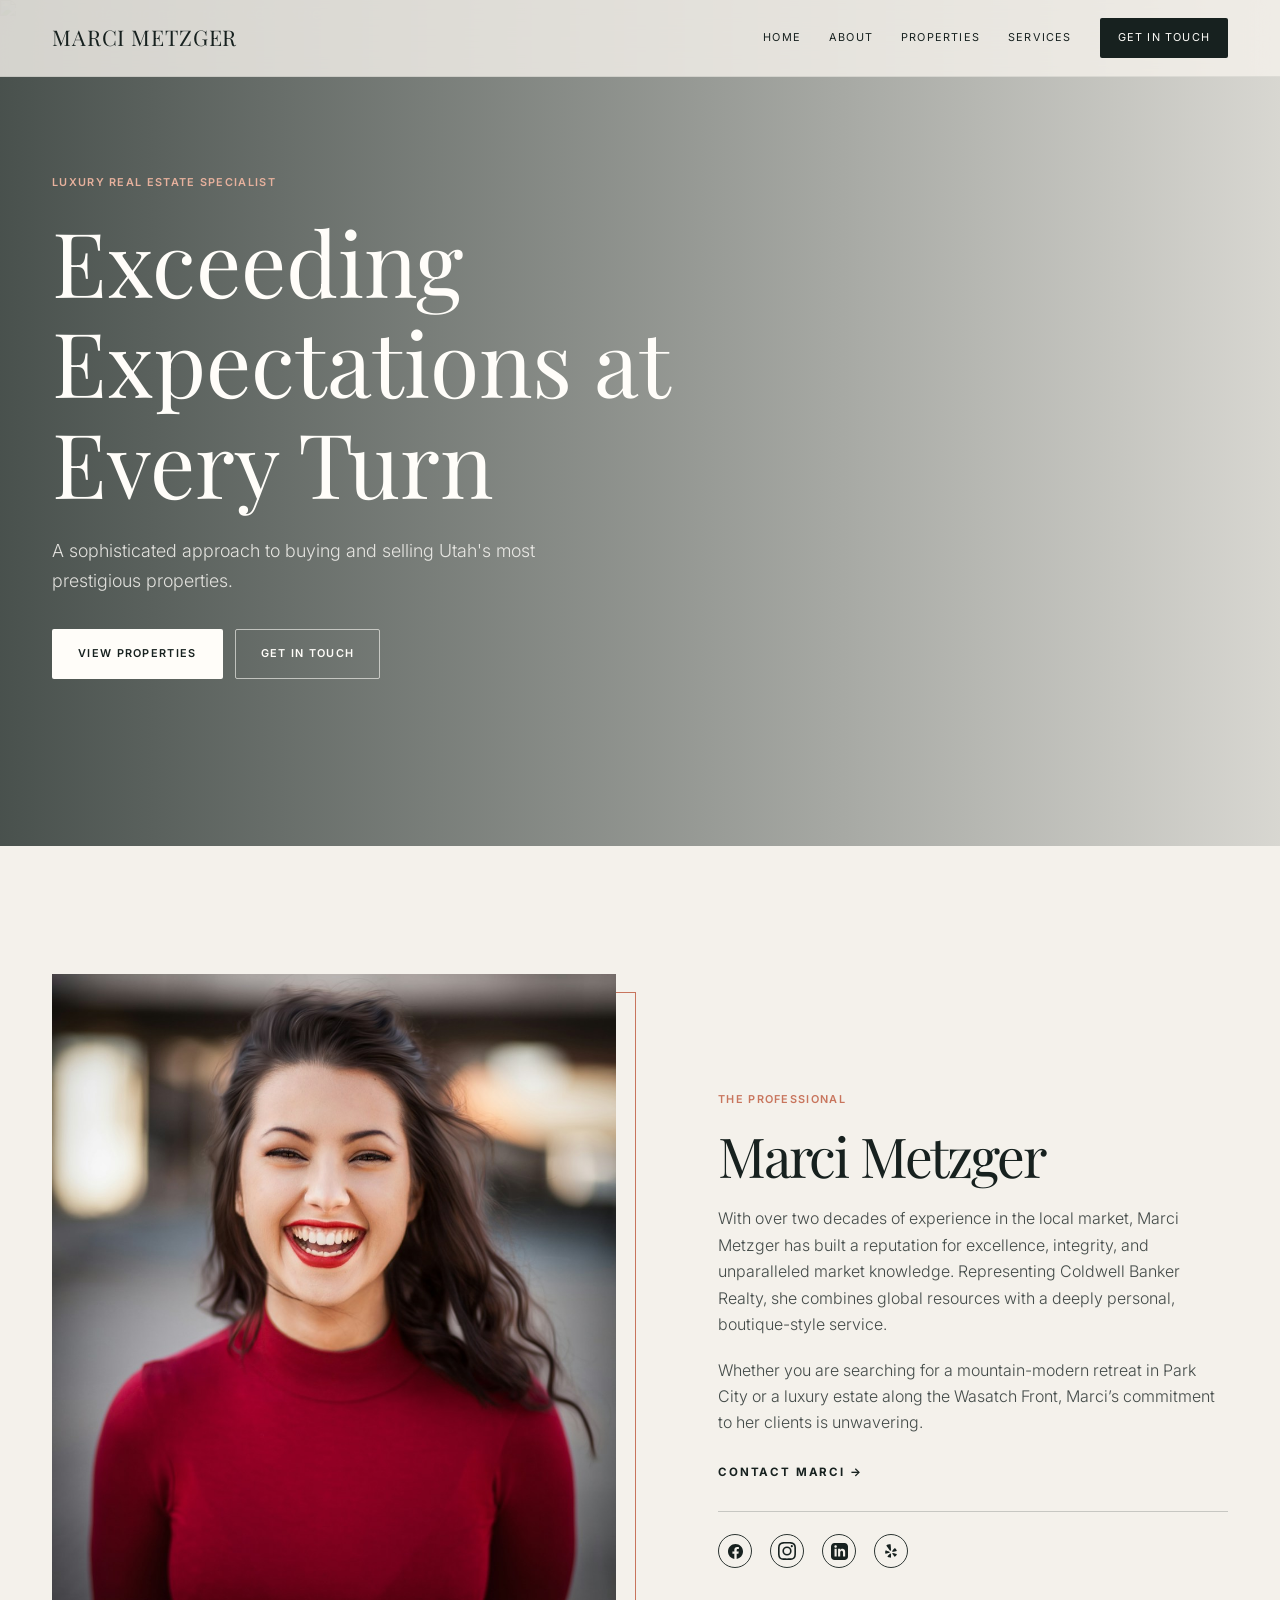
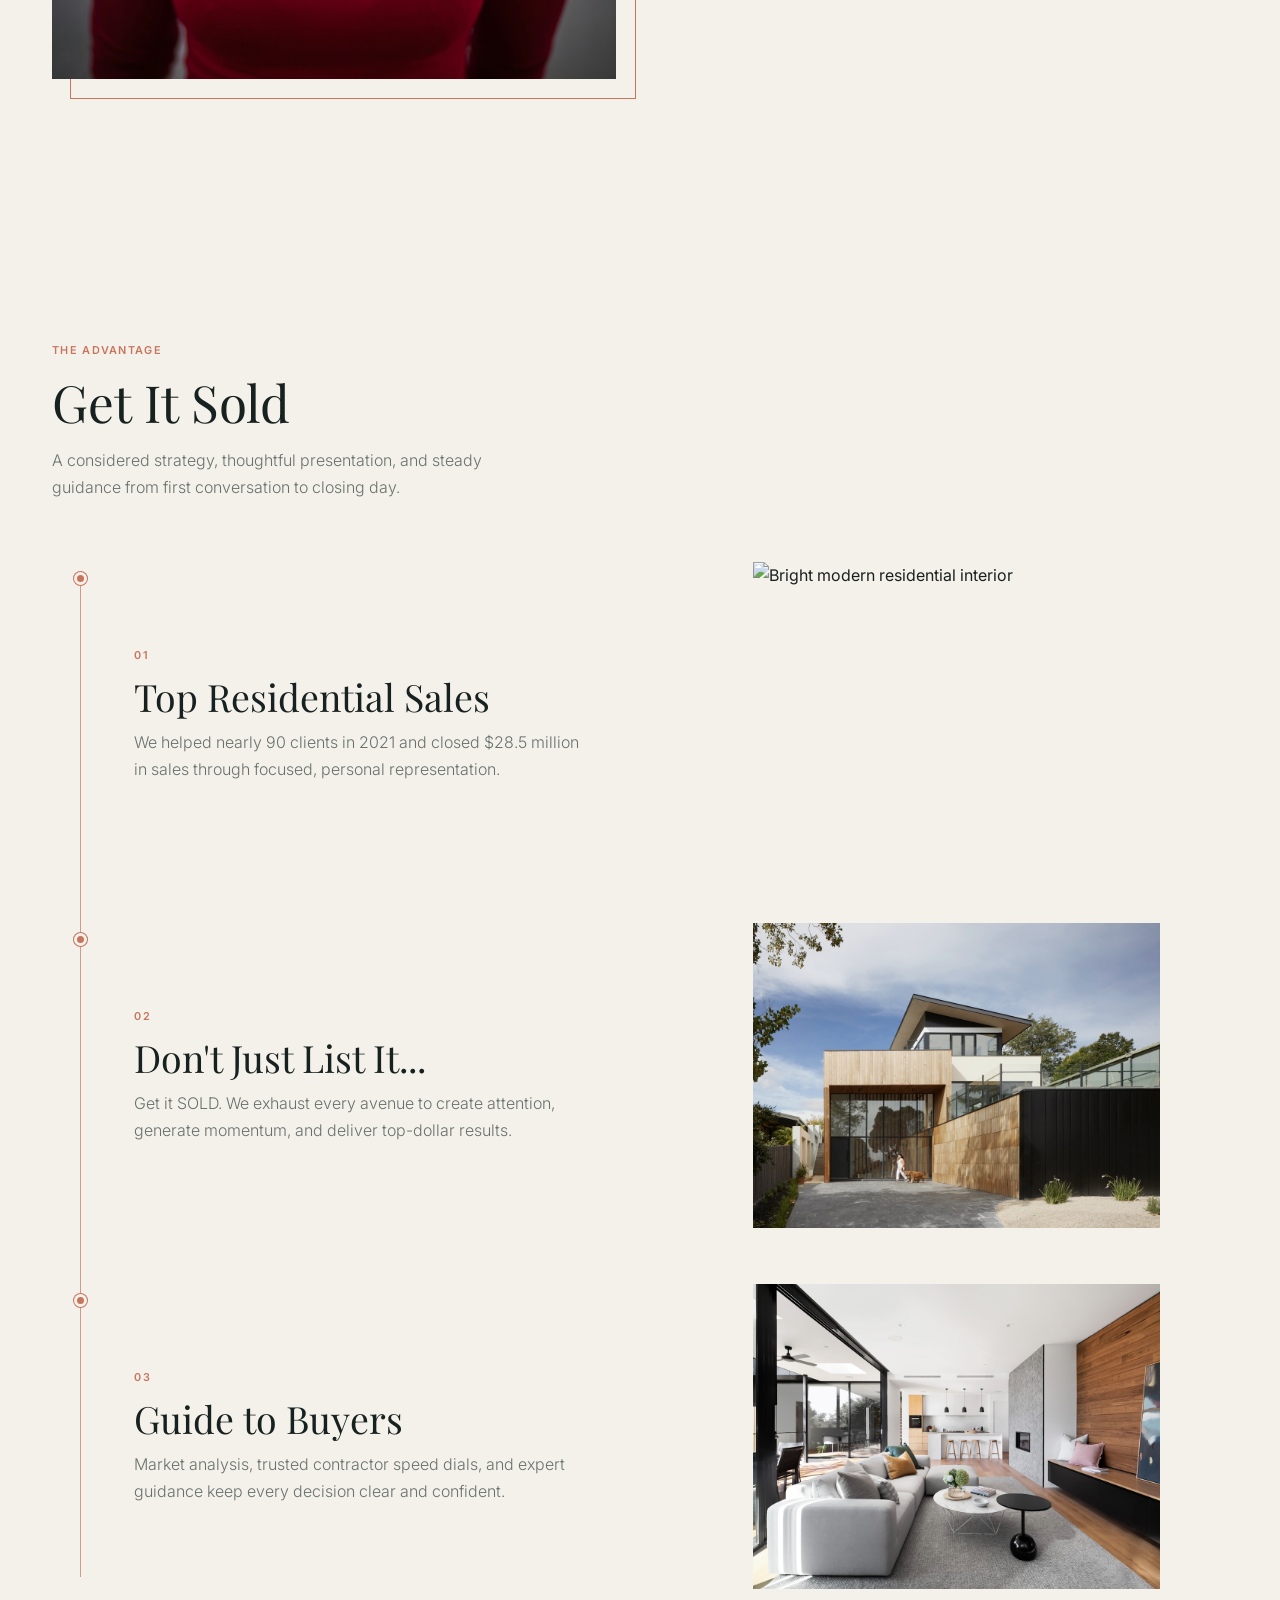
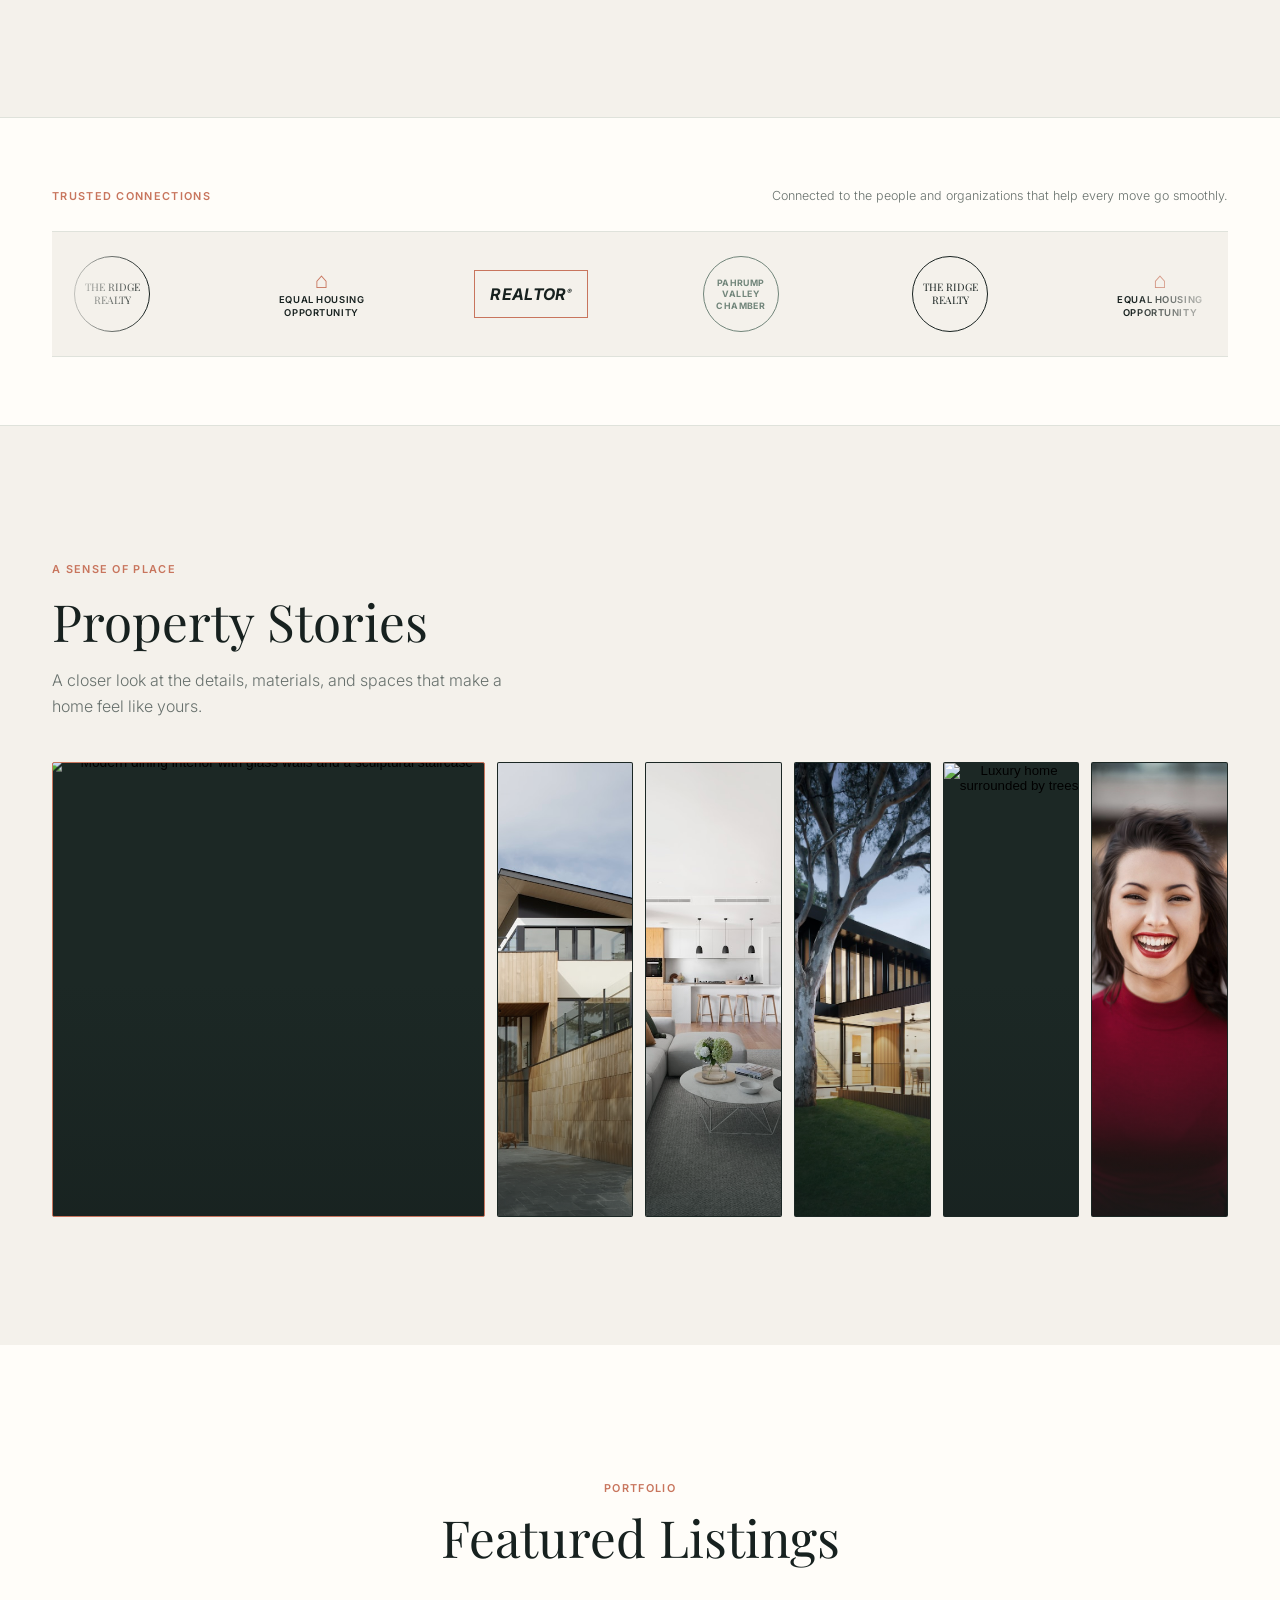
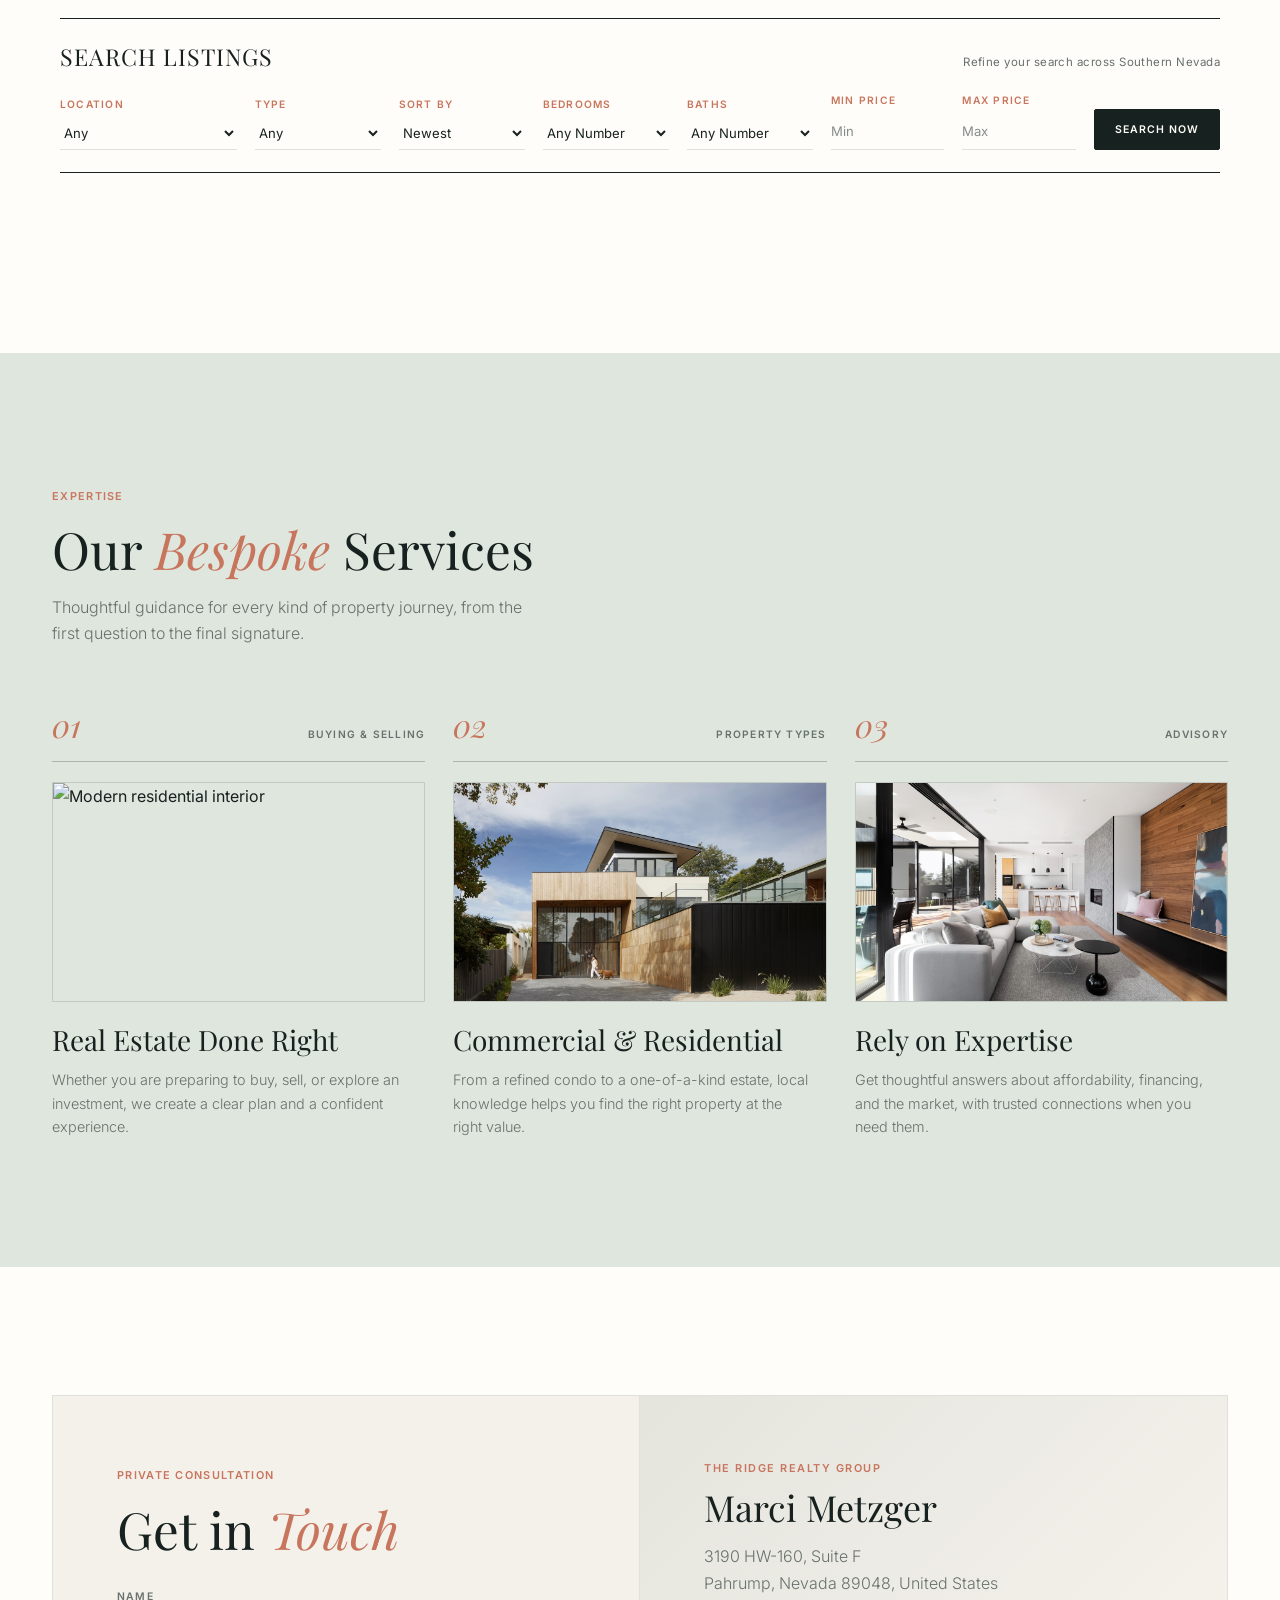
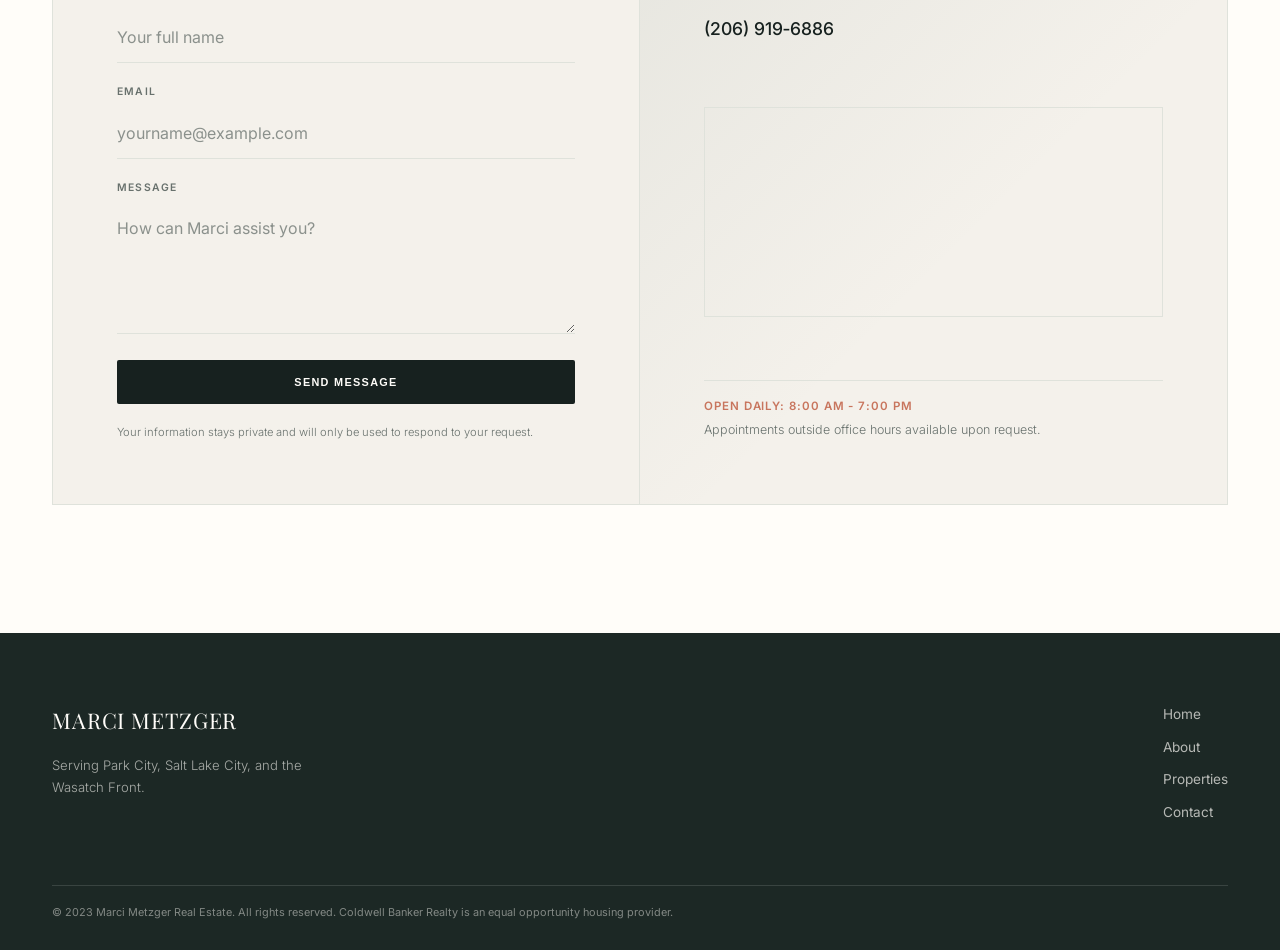
==== Marci_Metziger.html @ cb9097eb "Initial HTML CSS JS structure" ====
<!DOCTYPE html>
<html lang="en">
<head>
    <meta charset="UTF-8">
    <meta name="viewport" content="width=device-width, initial-scale=1.0">
    <title>Marci Metzger | Luxury Real Estate Professional</title>

    <!-- Fonts -->
    <link rel="preconnect" href="https://fonts.googleapis.com">
    <link rel="preconnect" href="https://fonts.gstatic.com" crossorigin>
    <link href="https://fonts.googleapis.com/css2?family=Inter:wght@300;400;500&family=Playfair+Display:ital,wght@0,400;0,600;1,400&display=swap" rel="stylesheet">
    <link rel="stylesheet" href="Style.css">
</head>
<body>

    <!-- Navigation -->
    <nav aria-label="Primary navigation">
        <div class="container">
            <a href="#" class="logo">MARCI METZGER</a>
            <div class="nav-links">
                <a href="#home">Home</a>
                <a href="#about">About</a>
                <a href="#properties">Properties</a>
                <a href="#services">Services</a>
                <a href="#contact" class="btn-nav">Get in Touch</a>
            </div>
            <div class="mobile-toggle">☰</div>
        </div>
    </nav>

    <!-- Hero Section -->
    <section id="home" class="hero">
        <img class="hero-image" src="Asset/marci-hero.jpg" alt="Luxury modern home surrounded by trees" title="Luxury modern home">
        <div class="container">
            <div class="hero-content">
                <span class="uppercase">Luxury Real Estate Specialist</span>
                <h1>Exceeding Expectations at Every Turn</h1>
                <p>A sophisticated approach to buying and selling Utah's most prestigious properties.</p>
                <div class="hero-btns">
                    <a href="#properties" class="btn btn-primary">View Properties</a>
                    <a href="#contact" class="btn btn-outline">Get in Touch</a>
                </div>
            </div>
        </div>
    </section>

    <!-- About Section -->
    <section id="about">
        <div class="container">
            <div class="grid about-grid">
                <div class="about-image">
                    <img src="Asset/marci-portrait.jpg" alt="Professional portrait of Marci Metzger" title="Marci Metzger, luxury real estate professional">
                </div>
                <div class="about-text">
                    <span class="uppercase taupe-text">The Professional</span>
                    <h2 class="about-heading">Marci Metzger</h2>
                    <p>With over two decades of experience in the local market, Marci Metzger has built a reputation for excellence, integrity, and unparalleled market knowledge. Representing Coldwell Banker Realty, she combines global resources with a deeply personal, boutique-style service.</p>
                    <p>Whether you are searching for a mountain-modern retreat in Park City or a luxury estate along the Wasatch Front, Marci’s commitment to her clients is unwavering.</p>
                    <a href="#contact" class="contact-link">Contact Marci <span aria-hidden="true">→</span></a>

                    <div class="social-links" aria-label="Social media links">
                        <a href="https://www.facebook.com/MarciHomes" class="social-link facebook" aria-label="Facebook" target="_blank" rel="noreferrer">
                            <svg viewBox="0 0 24 24" aria-hidden="true"><path d="M12 0C5.373 0 0 5.373 0 12c0 5.99 4.388 10.954 10.125 11.854v-8.385H7.078v-3.47h3.047V9.356c0-3.007 1.792-4.669 4.533-4.669 1.312 0 2.686.235 2.686.235v2.953H15.83c-1.491 0-1.956.925-1.956 1.874v2.25h3.328l-.532 3.47h-2.796v8.385C19.612 22.954 24 17.99 24 12c0-6.627-5.373-12-12-12z"/></svg>
                        </a>
                        <a href="https://www.instagram.com/marcimetzger_theridge/" class="social-link instagram" aria-label="Instagram" target="_blank" rel="noreferrer">
                            <svg viewBox="0 0 24 24" aria-hidden="true"><path d="M12 2.163c3.204 0 3.584.012 4.85.07 3.252.148 4.771 1.691 4.919 4.919.058 1.265.069 1.645.069 4.849 0 3.205-.012 3.584-.069 4.849-.149 3.225-1.664 4.771-4.919 4.919-1.266.058-1.644.07-4.85.07-3.204 0-3.584-.012-4.849-.07-3.26-.149-4.771-1.699-4.919-4.92-.058-1.265-.07-1.644-.07-4.849 0-3.204.013-3.583.07-4.849.149-3.227 1.664-4.771 4.919-4.919 1.266-.057 1.645-.069 4.849-.069zM12 0C8.741 0 8.333.014 7.053.072 2.695.272.273 2.69.073 7.052.014 8.333 0 8.741 0 12c0 3.259.014 3.668.072 4.948.2 4.358 2.618 6.78 6.98 6.98 1.281.058 1.689.072 4.948.072 3.259 0 3.668-.014 4.948-.072 4.354-.2 6.782-2.618 6.979-6.98.059-1.28.073-1.689.073-4.948 0-3.259-.014-3.667-.072-4.947-.196-4.354-2.617-6.78-6.979-6.98C15.668.014 15.259 0 12 0zm0 5.838a6.162 6.162 0 100 12.324 6.162 6.162 0 000-12.324zM12 16a4 4 0 110-8 4 4 0 010 8zm6.406-11.845a1.44 1.44 0 100 2.881 1.44 1.44 0 000-2.881z"/></svg>
                        </a>
                        <a href="https://www.linkedin.com/in/marci-metzger-30642496/" class="social-link linkedin" aria-label="LinkedIn" target="_blank" rel="noreferrer">
                            <svg viewBox="0 0 24 24" aria-hidden="true"><path d="M19 0h-14c-2.761 0-5 2.239-5 5v14c0 2.761 2.239 5 5 5h14c2.762 0 5-2.239 5-5v-14c0-2.761-2.238-5-5-5zm-11 19h-3v-11h3v11zm-1.5-12.268c-.966 0-1.75-.79-1.75-1.764s.784-1.764 1.75-1.764 1.75.79 1.75 1.764-.783 1.764-1.75 1.764zm13.5 12.268h-3v-5.604c0-3.368-4-3.113-4 0v5.604h-3v-11h3v1.765c1.396-2.586 7-2.777 7 2.476v6.759z"/></svg>
                        </a>
                        <a href="https://www.yelp.com/biz/xr3yQN_m2SgO0R_7S6p62w" class="social-link yelp" aria-label="Yelp" target="_blank" rel="noreferrer">
                            <svg viewBox="0 0 24 24" aria-hidden="true"><path d="M9.988 14.158c-.037.01-3.983 1.134-4.224 1.134-.554-.029-.674-.515-.726-.99a6.35 6.35 0 0 1 .011-1.487c.07-.596.201-1.431.883-1.396.175 0 2.447.822 4.11 1.41.624.215.679 1.136-.054 1.33zm2.112-3.616c.065 1.213-.93 1.54-1.722.454L6.501 5.663c-.055-.21.011-.394.193-.553.57-.523 3.626-1.263 4.432-1.082.273.06.441.194.503.4.048.263.42 5.314.47 6.114zm-.051 5.232c0 .146.007 3.696-.062 3.857-.084.19-.256.308-.522.356-.368.054-.988-.06-1.86-.34-.803-.257-2.068-.682-1.798-1.349.102-.219 1.874-1.994 2.82-2.971.437-.483 1.45-.175 1.422.447zm6.572-3.74c-.204.118-4.041.896-4.307.972l.01-.02c-.66.15-1.29-.586-.85-1.098.136-.117 2.404-2.933 2.656-3.08.19-.113.412-.12.667-.018.671.28 2.01 2.003 2.094 2.686-.004.092.044.371-.27.558zm.368 4.15c-.098.654-1.623 2.33-2.327 2.571-.251.083-.47.064-.645-.063-.183-.111-2.254-3.083-2.367-3.248-.398-.514.248-1.263.933-1.054 0 0 4.03 1.133 4.184 1.25.19.131.262.312.222.544z"/></svg>
                        </a>
                    </div>
                </div>
            </div>
        </div>
    </section>

    <!-- Selling Guide Section -->
    <section id="selling-guide" class="selling-guide">
        <div class="container">
            <div class="selling-guide-heading">
                <span class="uppercase">The Advantage</span>
                <h2>Get It Sold</h2>
                <p>A considered strategy, thoughtful presentation, and steady guidance from first conversation to closing day.</p>
            </div>

            <div class="selling-timeline">
                <article class="selling-step">
                    <div class="selling-marker" aria-hidden="true"></div>
                    <div class="selling-copy">
                        <span class="selling-number">01</span>
                        <h3>Top Residential Sales</h3>
                        <p>We helped nearly 90 clients in 2021 and closed $28.5 million in sales through focused, personal representation.</p>
                    </div>
                    <img class="selling-image" src="Asset/property-park-city.jpg" alt="Bright modern residential interior">
                </article>

                <article class="selling-step">
                    <div class="selling-marker" aria-hidden="true"></div>
                    <div class="selling-copy">
                        <span class="selling-number">02</span>
                        <h3>Don't Just List It...</h3>
                        <p>Get it SOLD. We exhaust every avenue to create attention, generate momentum, and deliver top-dollar results.</p>
                    </div>
                    <img class="selling-image" src="Asset/property-deer-valley.jpg" alt="Modern home exterior with warm wood details">
                </article>

                <article class="selling-step">
                    <div class="selling-marker" aria-hidden="true"></div>
                    <div class="selling-copy">
                        <span class="selling-number">03</span>
                        <h3>Guide to Buyers</h3>
                        <p>Market analysis, trusted contractor speed dials, and expert guidance keep every decision clear and confident.</p>
                    </div>
                    <img class="selling-image" src="Asset/property-salt-lake.jpg" alt="Refined open-plan living room">
                </article>
            </div>
        </div>
    </section>

    <!-- Affiliations Marquee -->
    <section class="affiliations" aria-label="Professional affiliations">
        <div class="container">
            <div class="affiliations-heading">
                <span class="uppercase">Trusted Connections</span>
                <p>Connected to the people and organizations that help every move go smoothly.</p>
            </div>
            <div class="marquee-wrapper">
                <div class="marquee-track">
                    <div class="logo-item"><span class="logo-ridge">THE RIDGE<br>REALTY</span></div>
                    <div class="logo-item"><span class="logo-eho"><span class="eho-mark">⌂</span>EQUAL HOUSING<br>OPPORTUNITY</span></div>
                    <div class="logo-item"><span class="logo-realtor">REALTOR<sup>®</sup></span></div>
                    <div class="logo-item"><span class="logo-chamber">PAHRUMP<br>VALLEY<br>CHAMBER</span></div>

                    <div class="logo-item" aria-hidden="true"><span class="logo-ridge">THE RIDGE<br>REALTY</span></div>
                    <div class="logo-item" aria-hidden="true"><span class="logo-eho"><span class="eho-mark">⌂</span>EQUAL HOUSING<br>OPPORTUNITY</span></div>
                    <div class="logo-item" aria-hidden="true"><span class="logo-realtor">REALTOR<sup>®</sup></span></div>
                    <div class="logo-item" aria-hidden="true"><span class="logo-chamber">PAHRUMP<br>VALLEY<br>CHAMBER</span></div>
                </div>
            </div>
        </div>
    </section>

    <!-- Property Gallery -->
    <section class="property-gallery" aria-labelledby="gallery-title">
        <div class="container">
            <div class="gallery-heading">
                <span class="uppercase">A Sense Of Place</span>
                <h2 id="gallery-title">Property Stories</h2>
                <p>A closer look at the details, materials, and spaces that make a home feel like yours.</p>
            </div>

            <div class="gallery-accordion">
                <button class="gallery-card is-active" type="button" aria-expanded="true" aria-label="Show modern dining interior">
                    <img src="Asset/property-park-city.jpg" alt="Modern dining interior with glass walls and a sculptural staircase">
                </button>
                <button class="gallery-card" type="button" aria-expanded="false" aria-label="Show modern home exterior">
                    <img src="Asset/property-deer-valley.jpg" alt="Modern home exterior with wood cladding and glass railings">
                </button>
                <button class="gallery-card" type="button" aria-expanded="false" aria-label="Show open plan living room">
                    <img src="Asset/property-salt-lake.jpg" alt="Bright open plan living room with warm wood accents">
                </button>
                <button class="gallery-card" type="button" aria-expanded="false" aria-label="Show a refined property detail">
                    <img src="Asset/sample-property.jpg" alt="Refined residential property detail">
                </button>
                <button class="gallery-card" type="button" aria-expanded="false" aria-label="Show a luxury home surrounded by trees">
                    <img src="Asset/marci-hero.jpg" alt="Luxury home surrounded by trees">
                </button>
                <button class="gallery-card" type="button" aria-expanded="false" aria-label="Show Marci Metzger">
                    <img src="Asset/marci-portrait.jpg" alt="Professional portrait of Marci Metzger">
                </button>
            </div>
        </div>
    </section>

    <!-- Properties Section -->
    <section id="properties" class="properties-section">
        <div class="container">
            <div class="section-heading">
                <span class="uppercase">Portfolio</span>
                <h2>Featured Listings</h2>
            </div>
            <form class="editorial-search">
                <div class="editorial-header">
                    <h3>Search Listings</h3>
                    <span class="search-note">Refine your search across Southern Nevada</span>
                </div>

                <div class="editorial-grid">
                    <div class="ed-field ed-location">
                        <label for="location">Location</label>
                        <select id="location" name="location">
                            <option value="">Any</option>
                            <option>Alamo</option><option>Alton</option><option>Amargosa Valley</option>
                            <option>Beatty</option><option>Beryl</option><option>Blue Diamond</option>
                            <option>Boulder City</option><option>Brian Head</option><option>Cal Nev Ari</option>
                            <option>Caliente</option><option>Cold Creek</option><option>Crystal</option>
                            <option>Duck Creek Village</option><option>Dyer</option><option>Elko</option>
                            <option>Ely</option><option>Goldfield</option><option>Goodsprings</option>
                            <option>Hatch</option><option>Henderson</option><option>Indian Springs</option>
                            <option>Jean</option><option>Las Vegas</option><option>Laughlin</option>
                            <option>Logandale</option><option>Manhattan</option><option>Mc Gill</option>
                            <option>Mesquite</option><option>Moapa</option><option>Mount Charleston</option>
                            <option>Mountain Springs</option><option>North Las Vegas</option><option>Other</option>
                            <option>Overton</option><option>Pahrump</option><option>Palm Gardens</option>
                            <option>Panaca</option><option>Parowan</option><option>Pioche</option>
                            <option>Round Mountain</option><option>Sandy Valley</option><option>Searchlight</option>
                            <option>Tonopah</option>
                        </select>
                    </div>

                    <div class="ed-field">
                        <label for="type">Type</label>
                        <select id="type" name="type">
                            <option value="">Any</option>
                            <option>Land</option><option>Residential Lease</option>
                            <option>High Rise</option><option>Residential</option>
                        </select>
                    </div>

                    <div class="ed-field">
                        <label for="sort">Sort By</label>
                        <select id="sort" name="sort">
                            <option>Newest</option><option>Oldest</option>
                            <option>Least Expensive to Most</option><option>Most Expensive to Least</option>
                            <option>Bedrooms (Low to High)</option><option>Bedrooms (High to Low)</option>
                            <option>Bathrooms (Low to High)</option><option>Bathrooms (High to Low)</option>
                        </select>
                    </div>

                    <div class="ed-field">
                        <label for="bedrooms">Bedrooms</label>
                        <select id="bedrooms" name="bedrooms">
                            <option value="">Any Number</option>
                            <option>Studio</option><option>1+</option><option>2+</option>
                            <option>3+</option><option>4+</option><option>5+</option><option>6+</option>
                        </select>
                    </div>

                    <div class="ed-field">
                        <label for="baths">Baths</label>
                        <select id="baths" name="baths">
                            <option value="">Any Number</option>
                            <option>1+</option><option>2+</option><option>3+</option>
                            <option>4+</option><option>5+</option><option>6+</option>
                        </select>
                    </div>

                    <div class="ed-field">
                        <label for="min-price">Min Price</label>
                        <input id="min-price" name="min-price" type="text" inputmode="numeric" placeholder="Min">
                    </div>

                    <div class="ed-field">
                        <label for="max-price">Max Price</label>
                        <input id="max-price" name="max-price" type="text" inputmode="numeric" placeholder="Max">
                    </div>

                    <div class="ed-field ed-action">
                        <button class="ed-btn" type="submit">Search Now</button>
                    </div>
                </div>
            </form>
        </div>
    </section>

    <!-- Services Section -->
    <section id="services" class="services">
        <div class="container">
            <div class="services-heading">
                <span class="uppercase">Expertise</span>
                <h2>Our <em>Bespoke</em> Services</h2>
                <p>Thoughtful guidance for every kind of property journey, from the first question to the final signature.</p>
            </div>
            <div class="services-grid">
                <article class="service-item">
                    <div class="service-number">01 <span>Buying &amp; Selling</span></div>
                    <div class="service-image"><img src="Asset/property-park-city.jpg" alt="Modern residential interior"></div>
                    <h3>Real Estate Done Right</h3>
                    <p>Whether you are preparing to buy, sell, or explore an investment, we create a clear plan and a confident experience.</p>
                </article>
                <article class="service-item">
                    <div class="service-number">02 <span>Property Types</span></div>
                    <div class="service-image"><img src="Asset/property-deer-valley.jpg" alt="Distinctive modern residential property exterior"></div>
                    <h3>Commercial &amp; Residential</h3>
                    <p>From a refined condo to a one-of-a-kind estate, local knowledge helps you find the right property at the right value.</p>
                </article>
                <article class="service-item">
                    <div class="service-number">03 <span>Advisory</span></div>
                    <div class="service-image"><img src="Asset/property-salt-lake.jpg" alt="Bright open-plan living room"></div>
                    <h3>Rely on Expertise</h3>
                    <p>Get thoughtful answers about affordability, financing, and the market, with trusted connections when you need them.</p>
                </article>
            </div>
        </div>
    </section>

    <!-- Contact Section -->
    <section id="contact" class="contact-section">
        <div class="container">
            <div class="contact-wrapper">
                <div class="contact-form-panel">
                    <span class="uppercase contact-kicker">Private Consultation</span>
                    <h2 class="contact-heading">Get in <em>Touch</em></h2>
                    <form class="contact-form" action="#" method="post">
                        <div class="contact-field">
                            <label for="contact-name">Name</label>
                            <input type="text" id="contact-name" name="name" placeholder="Your full name" required>
                        </div>
                        <div class="contact-field">
                            <label for="contact-email">Email</label>
                            <input type="email" id="contact-email" name="email" placeholder="yourname@example.com" required>
                        </div>
                        <div class="contact-field">
                            <label for="contact-message">Message</label>
                            <textarea id="contact-message" name="message" rows="4" placeholder="How can Marci assist you?"></textarea>
                        </div>
                        <button class="btn submit-button" type="submit">Send Message</button>
                        <p class="form-note">Your information stays private and will only be used to respond to your request.</p>
                    </form>
                </div>

                <div class="contact-info">
                    <div>
                        <p class="agency-title">The Ridge Realty Group</p>
                        <h3 class="agent-name">Marci Metzger</h3>
                        <p class="address-text">3190 HW-160, Suite F<br>Pahrump, Nevada 89048, United States</p>
                        <a href="tel:2069196886" class="phone-text">(206)&nbsp;919&#8209;6886</a>
                    </div>
                    <iframe class="map-frame" src="https://www.google.com/maps/embed?pb=!1m18!1m12!1m3!1d3220.508544838634!2d-115.98188152358824!3d36.17852610251147!2m3!1f0!2f0!3f0!3m2!1i1024!2i768!4f13.1!3m3!1m2!1s0x80c634c44f51e0db%3A0xa22b826efd7990c6!2s3190%20NV-160%20f%2C%20Pahrump%2C%20NV%2089048%2C%20USA!5e0!3m2!1sen!2s!4v1710000000000!5m2!1sen!2s" allowfullscreen="" loading="lazy" referrerpolicy="no-referrer-when-downgrade" title="Map showing The Ridge Realty Group office"></iframe>
                    <div class="hours-block">
                        <p class="hours-title">Open Daily: 8:00 AM - 7:00 PM</p>
                        <p class="hours-desc">Appointments outside office hours available upon request.</p>
                    </div>
                </div>
            </div>
        </div>
    </section>

    <!-- Footer -->
    <footer>
        <div class="container">
            <div class="footer-content">
                <div>
                    <a href="#" class="logo footer-logo">MARCI METZGER</a>
                    <p class="footer-description">Serving Park City, Salt Lake City, and the Wasatch Front.</p>
                </div>
                <div class="footer-links">
                    <a href="#home">Home</a>
                    <a href="#about">About</a>
                    <a href="#properties">Properties</a>
                    <a href="#contact">Contact</a>
                </div>
            </div>
            <div class="copyright">
                &copy; 2023 Marci Metzger Real Estate. All rights reserved. Coldwell Banker Realty is an equal opportunity housing provider.
            </div>
        </div>
    </footer>

    <script src="navigation.js"></script>
    <script src="gallery.js"></script>
</body>
</html>
---- Style.css ----
:root {
    --canvas: #f4f1eb;
    --paper: #fffdf9;
    --ink: #17211f;
    --muted: #68716d;
    --sage: #71857a;
    --terracotta: #c8755d;
    --line: #dfe2db;
    --dark: #1c2825;
    --transition: 240ms ease;
}

* { margin: 0; padding: 0; box-sizing: border-box; }
html { scroll-behavior: smooth; }
body { font-family: 'Inter', sans-serif; background: var(--canvas); color: var(--ink); line-height: 1.65; -webkit-font-smoothing: antialiased; }
h1, h2, h3 { font-family: 'Playfair Display', serif; font-weight: 400; line-height: 1.12; }
h2 { font-size: clamp(2.2rem, 4vw, 3.8rem); }
p { font-weight: 300; font-size: 1rem; color: var(--muted); }
.uppercase { text-transform: uppercase; letter-spacing: 0.12em; font-size: 0.68rem; font-weight: 600; }
.container { max-width: 1240px; margin: 0 auto; padding: 0 32px; }
section { padding: clamp(76px, 10vw, 140px) 0; }
.grid { display: grid; gap: 32px; }

/* Navigation */
nav { position: fixed; top: 0; width: 100%; padding: 18px 0; background: rgba(244, 241, 235, 0.82); backdrop-filter: blur(18px); z-index: 1000; border-bottom: 1px solid rgba(23, 33, 31, 0.08); }
nav .container { display: flex; justify-content: space-between; align-items: center; }
.logo { font-family: 'Playfair Display', serif; font-size: 1.35rem; text-decoration: none; color: var(--ink); letter-spacing: 0.04em; }
.nav-links { display: flex; gap: 28px; align-items: center; }
.nav-links a { text-decoration: none; color: var(--ink); font-size: 0.68rem; text-transform: uppercase; letter-spacing: 0.11em; transition: color var(--transition); }
.nav-links a:hover { color: var(--terracotta); }
.btn-nav { background: var(--ink); color: var(--paper) !important; padding: 11px 18px; border-radius: 2px; }
.btn-nav:hover { background: var(--terracotta); }

/* Hero */
.hero { min-height: 720px; height: 94vh; display: flex; align-items: center; position: relative; overflow: hidden; color: var(--paper); margin-bottom: 0; }
.hero::after { content: ''; position: absolute; inset: 0; background: linear-gradient(90deg, rgba(13, 25, 22, 0.74), rgba(13, 25, 22, 0.12)); }
.hero-image { position: absolute; inset: 0; width: 100%; height: 100%; object-fit: cover; }
.hero .container { position: relative; z-index: 1; width: 100%; }
.hero-content { max-width: 760px; }
.hero .uppercase { color: #e7b19d; }
.hero h1 { max-width: 680px; font-size: clamp(3rem, 7vw, 6.8rem); margin: 18px 0 24px; }
.hero p { max-width: 500px; color: rgba(255, 253, 249, 0.82); font-size: 1.12rem; margin-bottom: 34px; }
.hero-btns { display: flex; gap: 12px; }

/* Buttons */
.btn { display: inline-block; padding: 15px 25px; text-decoration: none; text-transform: uppercase; letter-spacing: 0.12em; font-size: 0.68rem; font-weight: 600; transition: background var(--transition), color var(--transition), transform var(--transition); cursor: pointer; border: 1px solid transparent; border-radius: 2px; }
.btn:hover { transform: translateY(-2px); }
.btn-primary { background: var(--paper); color: var(--ink); }
.btn-primary:hover { background: var(--terracotta); color: var(--paper); }
.btn-outline { border-color: rgba(255, 253, 249, 0.6); color: var(--paper); }
.btn-outline:hover { background: var(--paper); color: var(--ink); }

/* About */
.about-grid { grid-template-columns: minmax(0, 1.05fr) minmax(0, 0.95fr); align-items: center; gap: clamp(48px, 8vw, 112px); }
.about-image { position: relative; }
.about-image img { display: block; width: 100%; aspect-ratio: 4 / 5; object-fit: cover; }
.about-image::after { content: ''; position: absolute; top: 18px; left: 18px; width: 100%; height: 100%; border: 1px solid var(--terracotta); z-index: -1; }
.taupe-text { color: var(--terracotta); }
.about-heading { font-size: clamp(3rem, 4.3vw, 5.3rem); margin: 18px 0 24px; line-height: 0.96; letter-spacing: -0.04em; }
.about-text { max-width: 760px; }
.about-text p { max-width: 720px; font-size: 1rem; line-height: 1.65; margin-bottom: 1.2rem; color: rgba(23, 33, 31, 0.8); }
.contact-link { display: inline-block; margin-top: 8px; color: var(--ink); font-size: 0.72rem; font-weight: 700; letter-spacing: 0.16em; text-transform: uppercase; text-decoration: none; transition: color var(--transition); }
.contact-link:hover { color: var(--terracotta); }
.social-links {
    display: flex;
    align-items: center;
    gap: 18px;
    margin-top: 28px;
    padding-top: 22px;
    border-top: 1px solid rgba(23, 33, 31, 0.2);
}
.social-link {
    display: inline-flex;
    align-items: center;
    justify-content: center;
    width: 34px;
    height: 34px;
    border: 1.5px solid rgba(23, 33, 31, 0.9);
    border-radius: 50%;
    background: transparent;
    color: var(--ink);
    text-decoration: none;
    transition: transform var(--transition), opacity var(--transition), border-color var(--transition), color var(--transition);
}
.social-link svg {
    width: 18px;
    height: 18px;
    fill: currentColor;
    display: block;
}
.social-link:hover {
    transform: translateY(-1px);
    opacity: 0.72;
    border-color: rgba(23, 33, 31, 0.9);
}
.social-link.facebook svg { width: 15px; height: 15px; }
.social-link.instagram svg { width: 18px; height: 18px; }
.social-link.linkedin svg { width: 17px; height: 17px; }
.social-link.yelp svg { width: 20px; height: 20px; }

/* Selling Guide */
.selling-guide { background: var(--canvas); }
.selling-guide-heading { max-width: 570px; margin-bottom: 62px; }
.selling-guide-heading .uppercase { color: var(--terracotta); }
.selling-guide-heading h2 { margin: 13px 0 16px; }
.selling-guide-heading p { max-width: 480px; }
.selling-timeline { position: relative; max-width: 1080px; margin-left: 28px; padding-left: 54px; }
.selling-timeline::before { content: ''; position: absolute; top: 12px; bottom: 12px; left: 0; width: 1px; background: var(--terracotta); opacity: 0.7; }
.selling-step { position: relative; display: grid; grid-template-columns: minmax(0, 1fr) minmax(240px, 0.75fr); gap: clamp(32px, 6vw, 82px); align-items: center; padding: 0 0 56px; }
.selling-step:last-child { padding-bottom: 0; }
.selling-marker { position: absolute; top: 10px; left: -60px; width: 13px; height: 13px; border: 3px solid var(--canvas); border-radius: 50%; background: var(--terracotta); box-shadow: 0 0 0 1px var(--terracotta); }
.selling-copy { max-width: 510px; }
.selling-number { display: block; color: var(--terracotta); font-size: 0.68rem; font-weight: 600; letter-spacing: 0.14em; margin-bottom: 10px; }
.selling-copy h3 { font-size: clamp(1.7rem, 3vw, 2.35rem); margin-bottom: 12px; }
.selling-copy p { max-width: 460px; }
.selling-image { display: block; width: 100%; aspect-ratio: 4 / 3; object-fit: cover; filter: saturate(0.8); }

/* Affiliations Marquee */
.affiliations { overflow: hidden; padding: 68px 0; background: var(--paper); border-top: 1px solid var(--line); border-bottom: 1px solid var(--line); }
.affiliations-heading { display: flex; justify-content: space-between; align-items: baseline; gap: 28px; margin-bottom: 24px; }
.affiliations-heading .uppercase { color: var(--terracotta); }
.affiliations-heading p { font-size: 0.78rem; text-align: right; }
.marquee-wrapper { position: relative; overflow: hidden; padding: 24px 0; border-top: 1px solid var(--line); border-bottom: 1px solid var(--line); background: var(--canvas); }
.marquee-wrapper::before, .marquee-wrapper::after { content: ''; position: absolute; top: 0; z-index: 2; width: 96px; height: 100%; pointer-events: none; }
.marquee-wrapper::before { left: 0; background: linear-gradient(to right, var(--canvas), rgba(244, 241, 235, 0)); }
.marquee-wrapper::after { right: 0; background: linear-gradient(to left, var(--canvas), rgba(244, 241, 235, 0)); }
.marquee-track { display: flex; width: max-content; gap: clamp(50px, 7vw, 100px); align-items: center; animation: affiliations-scroll 24s linear infinite; }
.marquee-wrapper:hover .marquee-track { animation-play-state: paused; }
.logo-item { display: flex; flex-shrink: 0; align-items: center; justify-content: center; min-width: 120px; transition: transform var(--transition); }
.logo-item:hover { transform: scale(1.06); }
.logo-ridge { display: flex; align-items: center; justify-content: center; width: 76px; height: 76px; border: 1px solid var(--ink); border-radius: 50%; color: var(--ink); font-family: 'Playfair Display', serif; font-size: 0.65rem; line-height: 1.25; text-align: center; }
.logo-eho { display: flex; flex-direction: column; align-items: center; color: var(--ink); font-size: 0.59rem; font-weight: 600; letter-spacing: 0.06em; line-height: 1.35; text-align: center; }
.eho-mark { color: var(--terracotta); font-size: 1.4rem; line-height: 1; margin-bottom: 3px; }
.logo-realtor { padding: 10px 15px; border: 1px solid var(--terracotta); color: var(--ink); font-size: 1rem; font-style: italic; font-weight: 700; letter-spacing: 0.02em; }
.logo-realtor sup { font-size: 0.45em; }
.logo-chamber { display: flex; align-items: center; justify-content: center; width: 76px; height: 76px; border: 1px solid var(--sage); border-radius: 50%; color: var(--sage); font-size: 0.55rem; font-weight: 700; line-height: 1.3; text-align: center; letter-spacing: 0.05em; }
@keyframes affiliations-scroll { from { transform: translateX(0); } to { transform: translateX(-50%); } }

/* Property Gallery */
.property-gallery { background: var(--canvas); }
.gallery-heading { max-width: 570px; margin-bottom: 42px; }
.gallery-heading .uppercase { color: var(--terracotta); }
.gallery-heading h2 { margin: 13px 0 16px; }
.gallery-heading p { max-width: 470px; }
.gallery-accordion { display: flex; gap: 12px; height: 455px; width: 100%; }
.gallery-card { position: relative; flex: 1; overflow: hidden; min-width: 0; padding: 0; border: 1px solid rgba(23, 33, 31, 0.16); border-radius: 2px; background: var(--dark); cursor: pointer; transition: flex 500ms cubic-bezier(0.16, 1, 0.3, 1), border-color var(--transition); }
.gallery-card::after { content: ''; position: absolute; inset: 0; background: linear-gradient(to top, rgba(23, 33, 31, 0.68), transparent 52%); pointer-events: none; }
.gallery-card.is-active, .gallery-card:hover { flex: 3.2; border-color: var(--terracotta); }
.gallery-card img { display: block; width: 100%; height: 100%; object-fit: cover; filter: saturate(0.82); transition: transform 500ms ease, filter 500ms ease; }
.gallery-card:hover img, .gallery-card.is-active img { transform: scale(1.035); filter: saturate(1); }

/* Properties */
.properties-section { background: var(--paper); }
.section-heading { text-align: center; margin-bottom: 52px; }
.section-heading .uppercase { color: var(--terracotta); }
.section-heading h2 { margin-top: 10px; }
.editorial-search { max-width: 1160px; margin: 0 auto 52px; padding: 25px 0 22px; border-top: 1px solid var(--ink); border-bottom: 1px solid var(--ink); }
.editorial-header { display: flex; justify-content: space-between; align-items: baseline; gap: 24px; margin-bottom: 22px; }
.editorial-header h3 { font-size: 1.45rem; letter-spacing: 0.04em; text-transform: uppercase; }
.search-note { color: var(--muted); font-size: 0.72rem; letter-spacing: 0.04em; }
.editorial-grid { display: grid; grid-template-columns: minmax(170px, 1.4fr) repeat(4, minmax(115px, 1fr)) repeat(2, minmax(105px, 0.9fr)) minmax(125px, 1fr); gap: 18px; align-items: end; }
.ed-field label { display: block; color: var(--terracotta); font-size: 0.64rem; font-weight: 600; letter-spacing: 0.12em; line-height: 1.2; margin-bottom: 7px; text-transform: uppercase; }
.ed-field select, .ed-field input { width: 100%; min-width: 0; padding: 7px 0; border: 0; border-bottom: 1px solid var(--line); border-radius: 0; outline: none; background: transparent; color: var(--ink); font: inherit; font-size: 0.82rem; }
.ed-field select { cursor: pointer; }
.ed-field select:focus, .ed-field input:focus { border-color: var(--terracotta); }
.ed-field input::placeholder { color: var(--muted); opacity: 0.8; }
.ed-btn { width: 100%; padding: 11px 12px; border: 1px solid var(--ink); border-radius: 2px; background: var(--ink); color: var(--paper); cursor: pointer; font: inherit; font-size: 0.66rem; font-weight: 600; letter-spacing: 0.1em; text-transform: uppercase; transition: background var(--transition), color var(--transition), transform var(--transition); }
.ed-btn:hover { background: var(--terracotta); border-color: var(--terracotta); transform: translateY(-2px); }
.property-grid { grid-template-columns: repeat(auto-fit, minmax(280px, 1fr)); gap: 20px; }
.card { overflow: hidden; background: var(--canvas); border: 1px solid var(--line); transition: transform var(--transition), box-shadow var(--transition); }
.card:hover { transform: translateY(-7px); box-shadow: 0 18px 38px rgba(23, 33, 31, 0.12); }
.card-img { display: block; width: 100%; height: 280px; object-fit: cover; transition: transform 500ms ease; }
.card:hover .card-img { transform: scale(1.04); }
.card-body { padding: 24px 24px 26px; }
.card-body h3 { font-size: 1.55rem; margin: 9px 0 4px; }
.card-body > p { color: var(--ink); font-weight: 500; }
.card-meta { display: flex; justify-content: space-between; border-top: 1px solid var(--line); margin-top: 20px; padding-top: 15px; color: var(--sage); font-size: 0.72rem; font-weight: 600; letter-spacing: 0.06em; }
.property-location { color: var(--terracotta); }

/* Services */
.services { background: #dfe6de; }
.services-heading { max-width: 620px; margin-bottom: 52px; }
.services-heading .uppercase { color: var(--terracotta); }
.services-heading h2 { margin: 13px 0 16px; }
.services-heading h2 em { color: var(--terracotta); font-style: italic; }
.services-heading p { max-width: 500px; }
.services-grid { display: grid; grid-template-columns: repeat(3, minmax(0, 1fr)); gap: 28px; }
.service-item { min-width: 0; }
.service-number { display: flex; justify-content: space-between; align-items: baseline; padding-bottom: 10px; border-bottom: 1px solid rgba(23, 33, 31, 0.25); color: var(--terracotta); font-family: 'Playfair Display', serif; font-size: 2rem; font-style: italic; }
.service-number span { color: var(--muted); font-family: 'Inter', sans-serif; font-size: 0.64rem; font-style: normal; font-weight: 600; letter-spacing: 0.12em; text-transform: uppercase; }
.service-image { height: 220px; margin: 20px 0 22px; overflow: hidden; border: 1px solid rgba(23, 33, 31, 0.14); }
.service-image img { display: block; width: 100%; height: 100%; object-fit: cover; filter: saturate(0.82); transition: transform 500ms ease, filter 500ms ease; }
.service-item:hover .service-image img { transform: scale(1.05); filter: saturate(1); }
.service-item h3 { font-size: 1.75rem; margin-bottom: 12px; }
.service-item p { max-width: 360px; font-size: 0.9rem; }

/* Contact */
.contact-section { background: var(--paper); }
.contact-wrapper { display: grid; grid-template-columns: minmax(0, 1fr) minmax(0, 1fr); border: 1px solid var(--line); background: var(--canvas); }
.contact-form-panel, .contact-info { padding: clamp(34px, 5vw, 64px); }
.contact-form-panel { border-right: 1px solid var(--line); }
.contact-kicker, .agency-title, .hours-title { color: var(--terracotta); }
.contact-heading { font-size: clamp(2.6rem, 4vw, 4rem); margin: 14px 0 30px; }
.contact-heading em { color: var(--terracotta); font-style: italic; }
.contact-form { display: flex; flex-direction: column; gap: 20px; }
.contact-field { display: flex; flex-direction: column; gap: 7px; }
.contact-field label { color: var(--muted); font-size: 0.65rem; font-weight: 600; letter-spacing: 0.12em; text-transform: uppercase; }
.contact-field input, .contact-field textarea { width: 100%; padding: 12px 0; border: 0; border-bottom: 1px solid var(--line); border-radius: 0; outline: none; background: transparent; color: var(--ink); font: inherit; resize: vertical; }
.contact-field input:focus, .contact-field textarea:focus { border-color: var(--terracotta); }
.contact-field input::placeholder, .contact-field textarea::placeholder { color: var(--muted); opacity: 0.75; }
.submit-button { width: 100%; margin-top: 6px; background: var(--ink); color: var(--paper); }
.submit-button:hover { background: var(--terracotta); }
.form-note { font-size: 0.7rem; line-height: 1.5; }
.contact-info { display: flex; flex-direction: column; justify-content: space-between; gap: 34px; background: linear-gradient(135deg, rgba(113, 133, 122, 0.12), transparent 60%); }
.agency-title { font-size: 0.68rem; font-weight: 600; letter-spacing: 0.14em; text-transform: uppercase; }
.agent-name { margin: 9px 0 4px; font-size: 2.25rem; }
.address-text { margin-top: 16px; line-height: 1.65; }
.phone-text { display: inline-block; margin-top: 18px; color: var(--ink); font-size: 1.1rem; font-weight: 500; text-decoration: none; transition: color var(--transition); }
.phone-text:hover { color: var(--terracotta); }
.map-frame { width: 100%; height: 210px; border: 1px solid var(--line); }
.hours-block { padding-top: 16px; border-top: 1px solid var(--line); }
.hours-title { font-size: 0.72rem; font-weight: 600; letter-spacing: 0.08em; text-transform: uppercase; }
.hours-desc { margin-top: 4px; font-size: 0.78rem; }

/* Footer */
footer { padding: 70px 0 28px; background: var(--dark); color: var(--paper); }
.footer-content { display: flex; justify-content: space-between; align-items: flex-start; gap: 32px; }
.footer-links a { display: block; color: var(--paper); text-decoration: none; margin-bottom: 10px; opacity: 0.68; font-size: 0.85rem; transition: opacity var(--transition); }
.footer-links a:hover { opacity: 1; }
.footer-logo { color: var(--paper); }
.footer-description { max-width: 280px; margin-top: 16px; color: rgba(255, 253, 249, 0.62); font-size: 0.82rem; }
.copyright { margin-top: 52px; padding-top: 18px; border-top: 1px solid rgba(255,255,255,0.13); color: rgba(255, 253, 249, 0.45); font-size: 0.68rem; }

/* Mobile Menu */
.mobile-toggle { display: none; cursor: pointer; color: var(--ink); font-size: 1.4rem; }

@media (max-width: 992px) {
    .about-grid { grid-template-columns: 1fr; }
    .about-image { max-width: 680px; }
    .selling-step { grid-template-columns: minmax(0, 1fr) minmax(190px, 0.72fr); gap: 32px; }
    .services-grid { grid-template-columns: 1fr; gap: 44px; }
    .service-image { max-width: 560px; }
    .contact-wrapper { grid-template-columns: 1fr; }
    .contact-form-panel { border-right: 0; border-bottom: 1px solid var(--line); }
    .affiliations-heading { display: block; }
    .affiliations-heading p { margin-top: 8px; text-align: left; }
    .nav-links { display: none; }
    .nav-links.active { display: flex; flex-direction: column; position: absolute; top: 100%; left: 0; width: 100%; padding: 22px 32px 28px; background: rgba(244, 241, 235, 0.98); align-items: flex-start; border-bottom: 1px solid var(--line); }
    .mobile-toggle { display: block; }
    .editorial-grid { grid-template-columns: repeat(4, minmax(130px, 1fr)); }
    .ed-location { grid-column: span 2; }
    .ed-action { grid-column: span 2; }
}

@media (max-width: 600px) {
    .container { padding: 0 20px; }
    nav { padding: 15px 0; }
    .hero { min-height: 680px; height: 90vh; }
    .hero h1 { font-size: clamp(2.8rem, 14vw, 4.4rem); }
    .hero-btns { flex-direction: column; align-items: flex-start; }
    .hero-btns .btn { text-align: center; width: 190px; }
    .about-image::after { top: 12px; left: 12px; }
    .selling-guide-heading { margin-bottom: 44px; }
    .selling-timeline { margin-left: 8px; padding-left: 32px; }
    .selling-step { display: block; padding-bottom: 44px; }
    .selling-marker { left: -39px; }
    .selling-copy { margin-bottom: 22px; }
    .affiliations { padding: 54px 0; }
    .marquee-track { gap: 42px; animation-duration: 20s; }
    .gallery-heading { margin-bottom: 32px; }
    .gallery-accordion { height: auto; flex-direction: column; gap: 10px; }
    .gallery-card, .gallery-card.is-active, .gallery-card:hover { flex: none; width: 100%; height: 130px; }
    .gallery-card.is-active, .gallery-card:hover { height: 275px; }
    .card-img { height: 240px; }
    .contact-form { padding: 24px 20px; }
    .footer-content { flex-direction: column; }
    .editorial-header { display: block; }
    .search-note { display: block; margin-top: 7px; }
    .editorial-grid { grid-template-columns: repeat(2, minmax(0, 1fr)); gap: 18px 20px; }
    .ed-location, .ed-action { grid-column: span 2; }
}
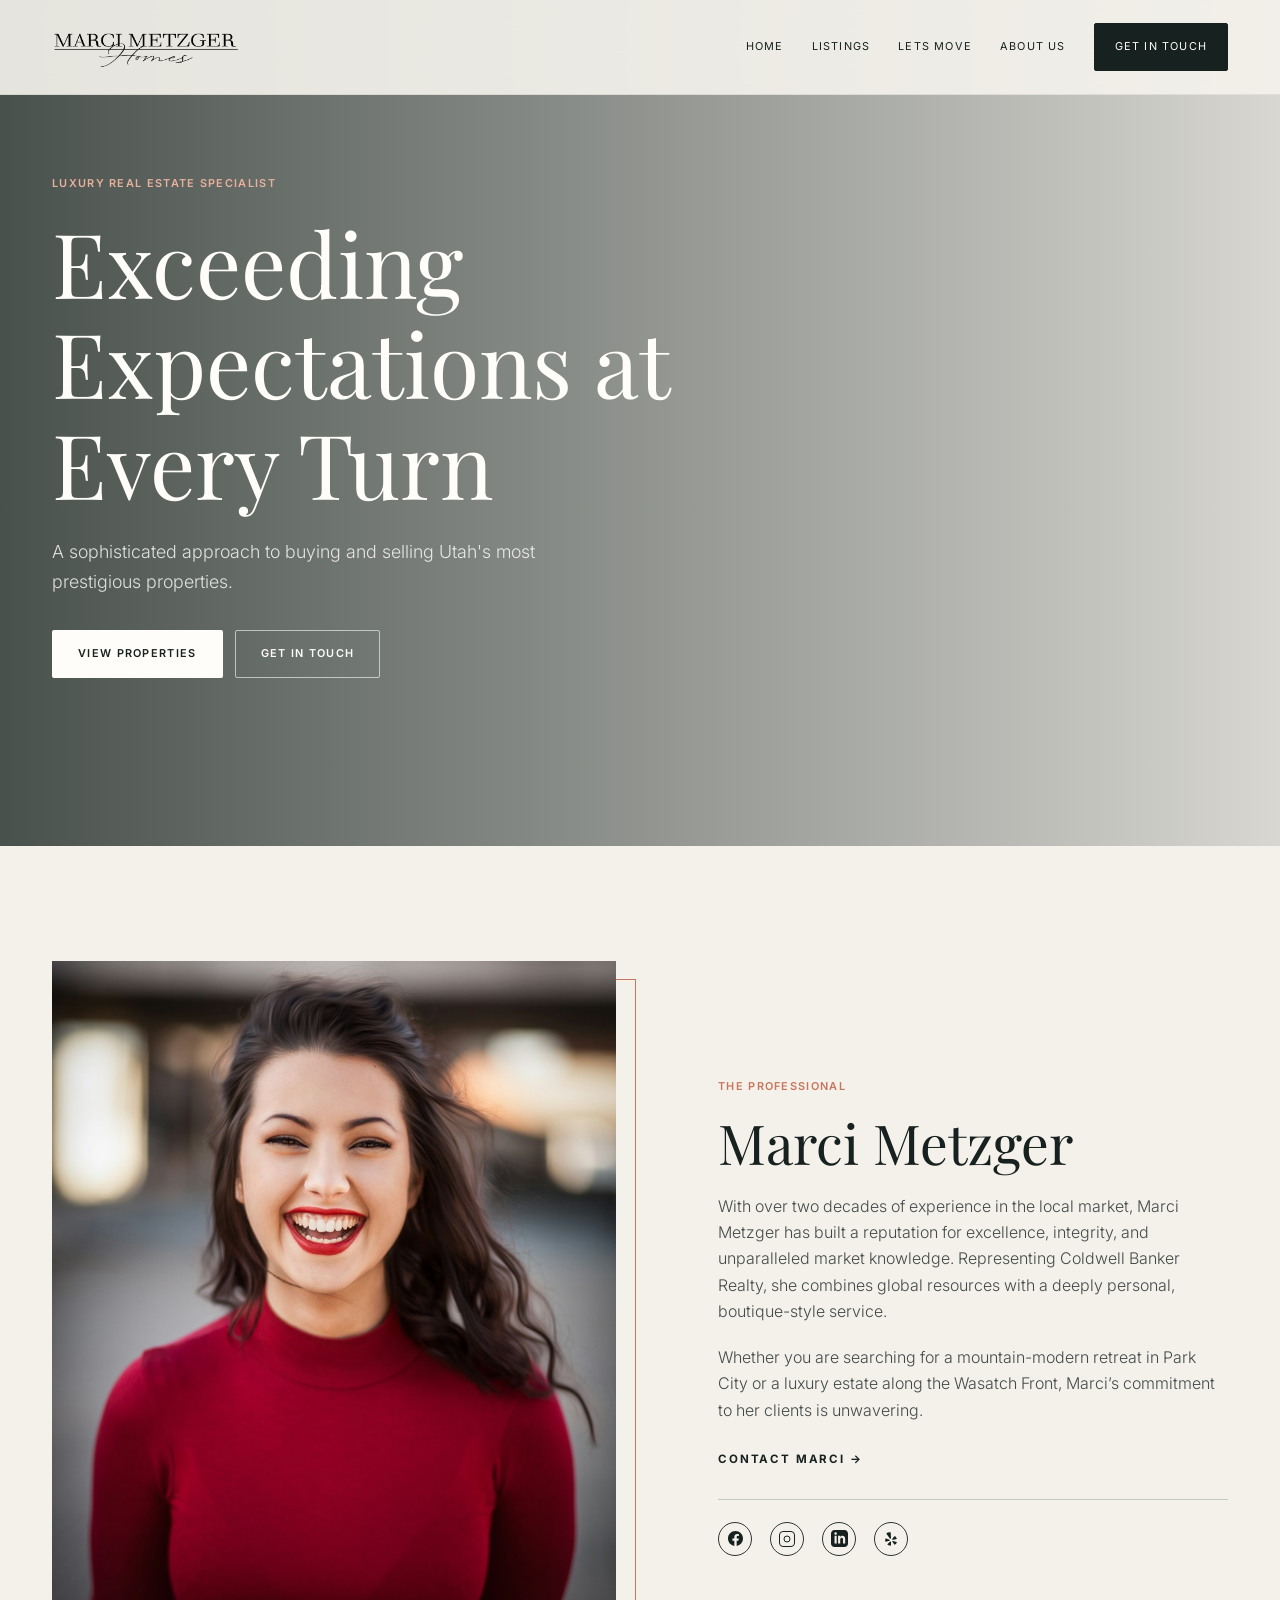
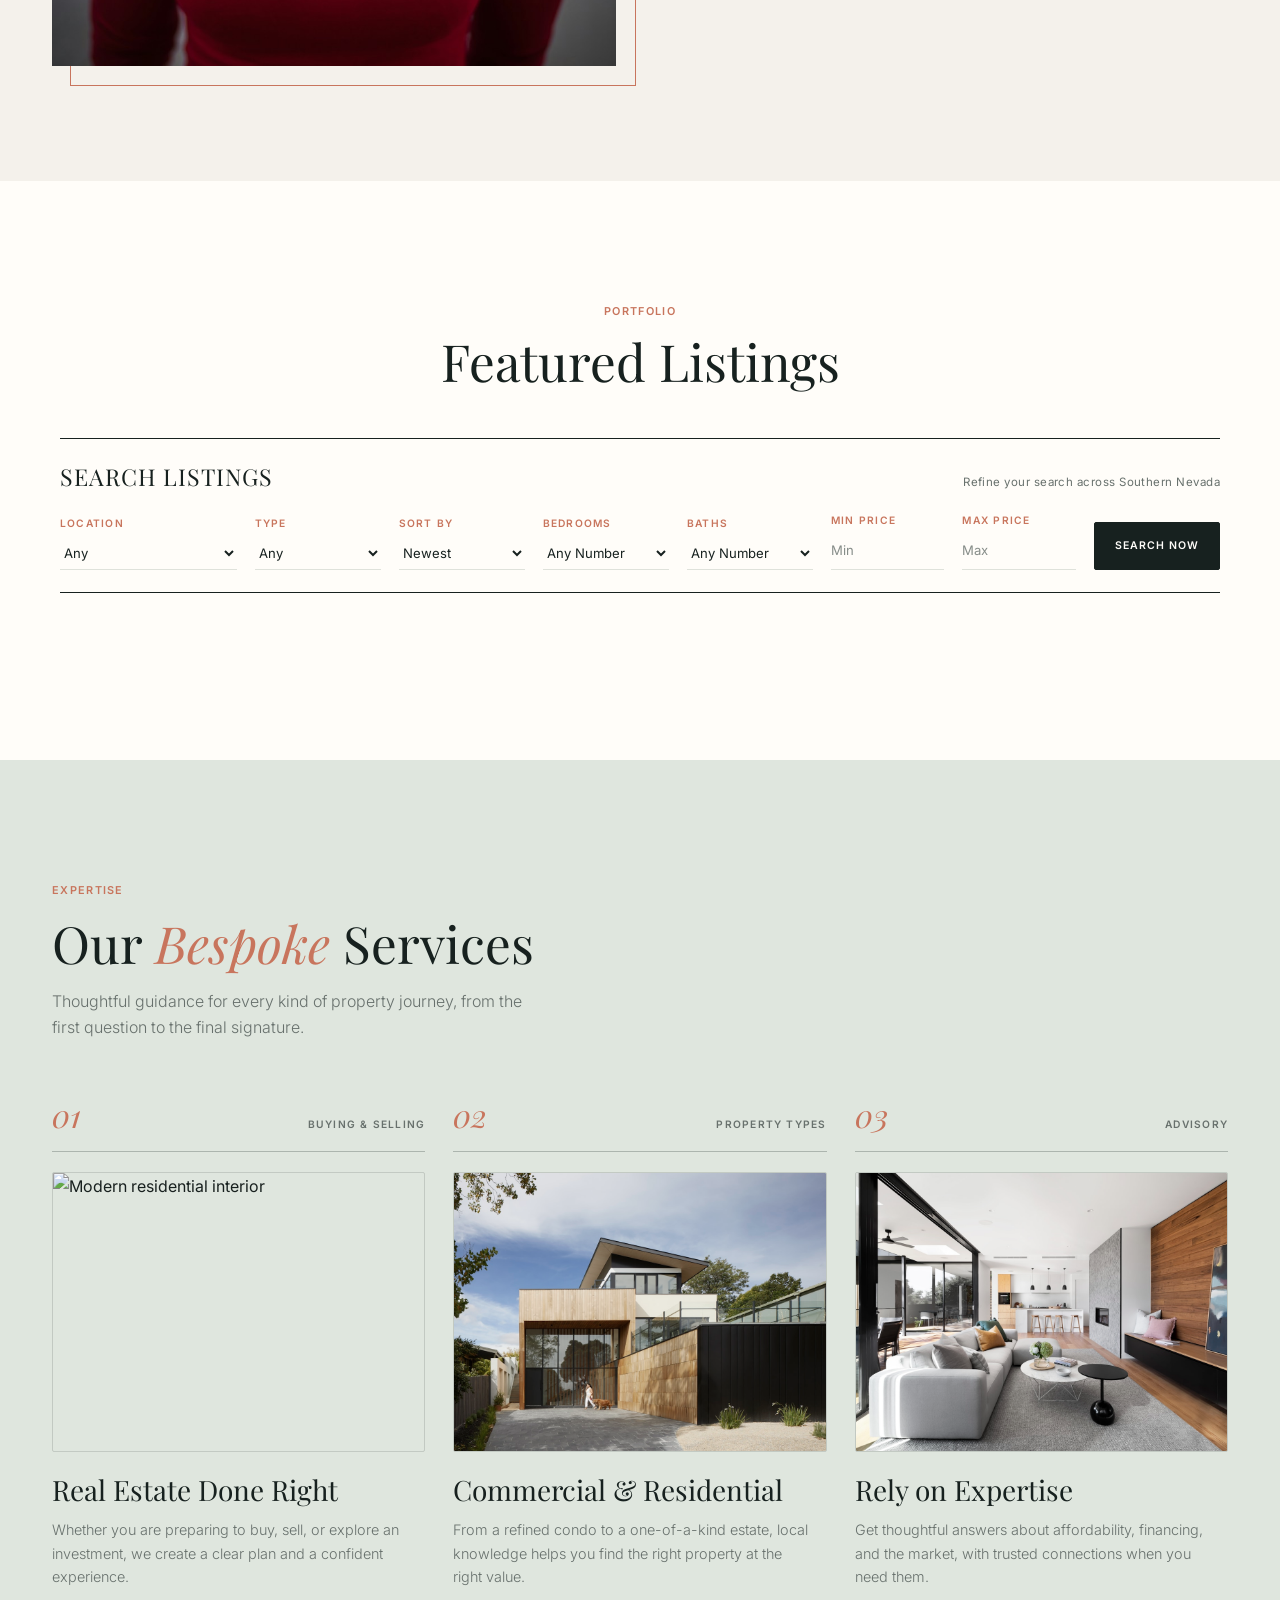
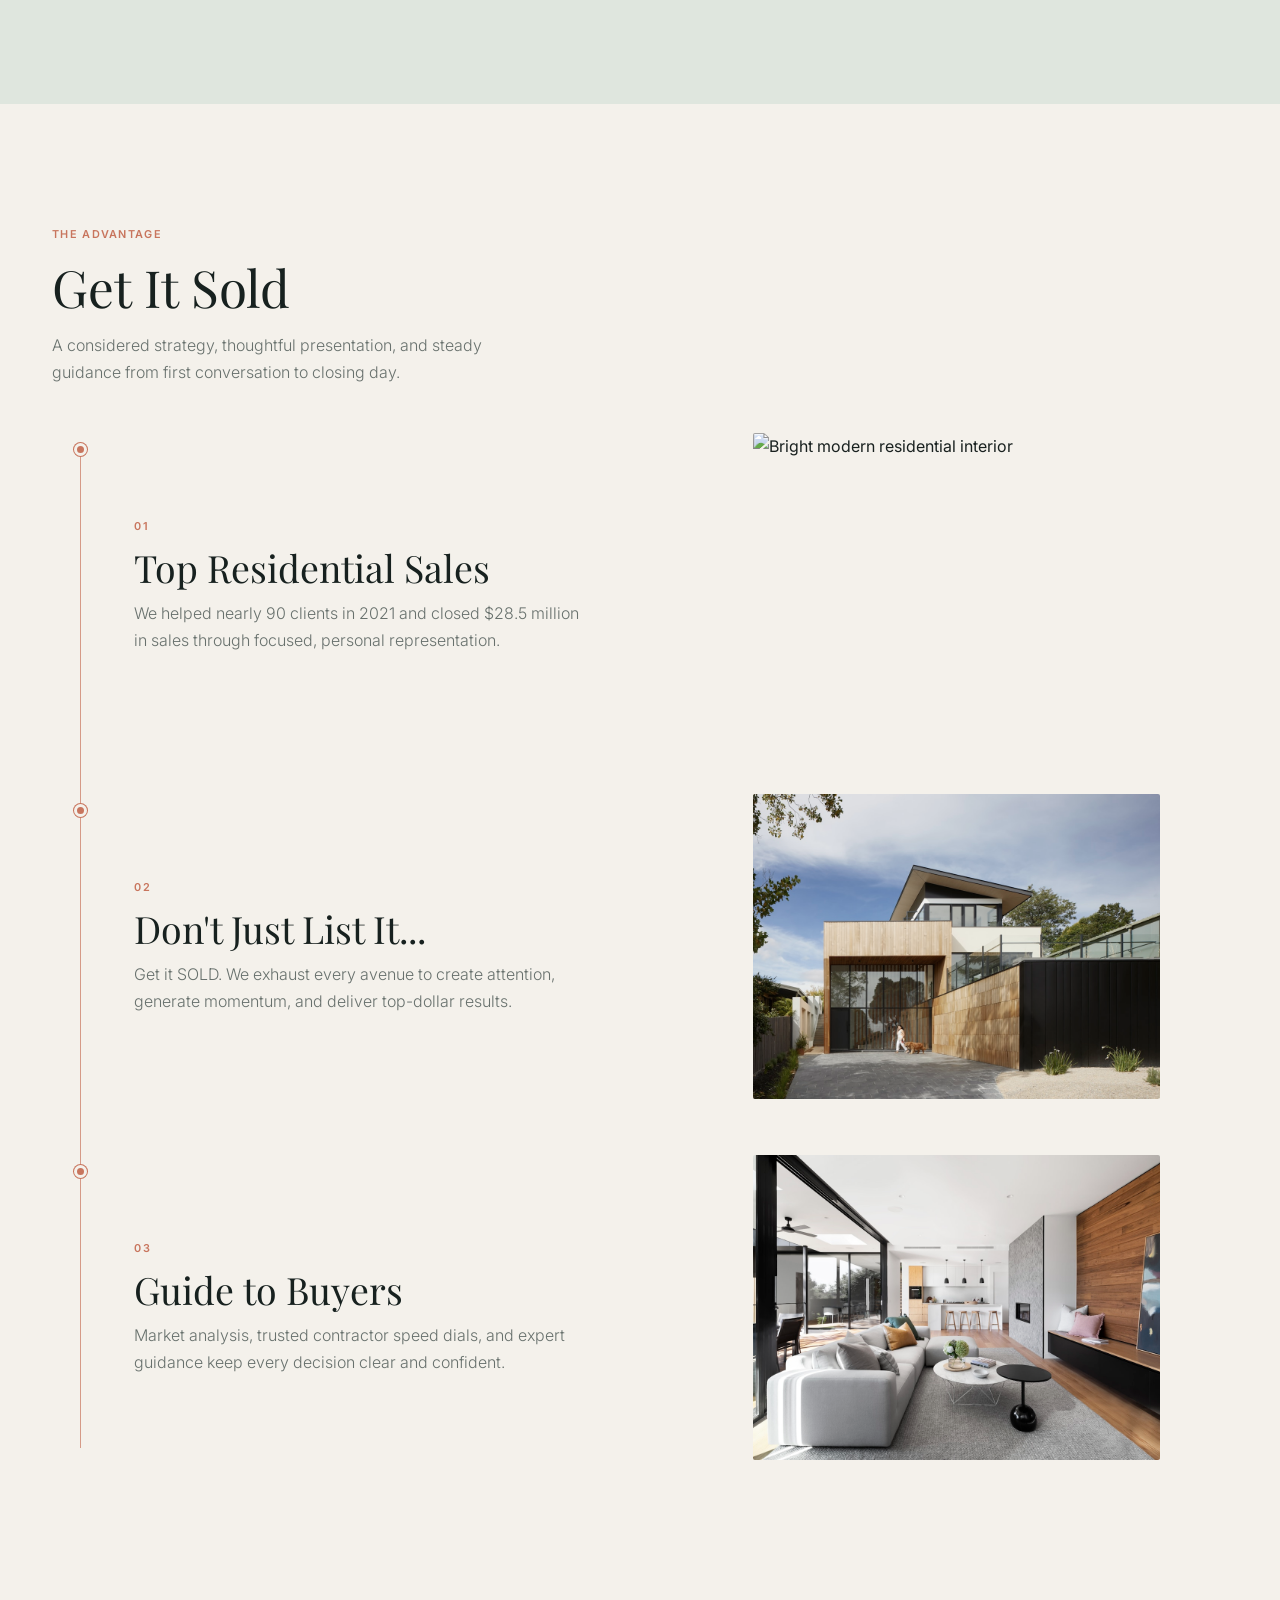
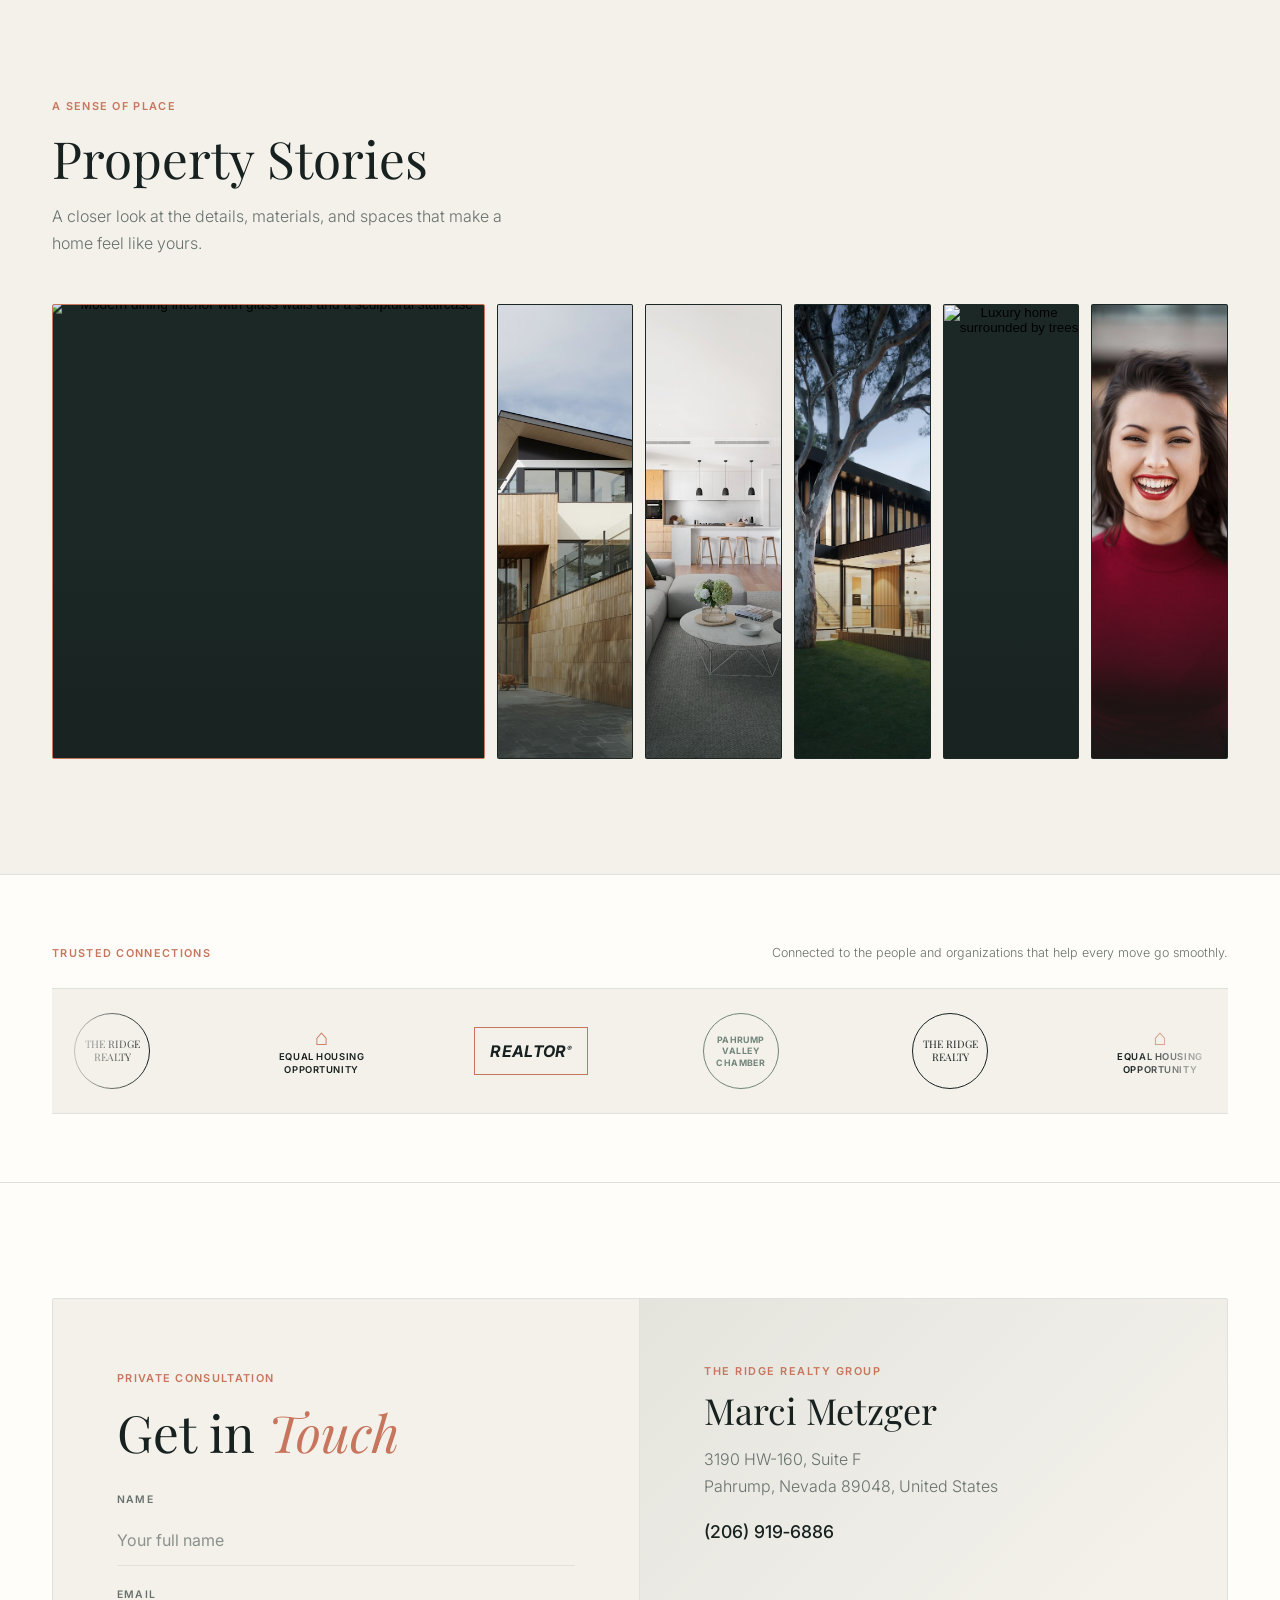
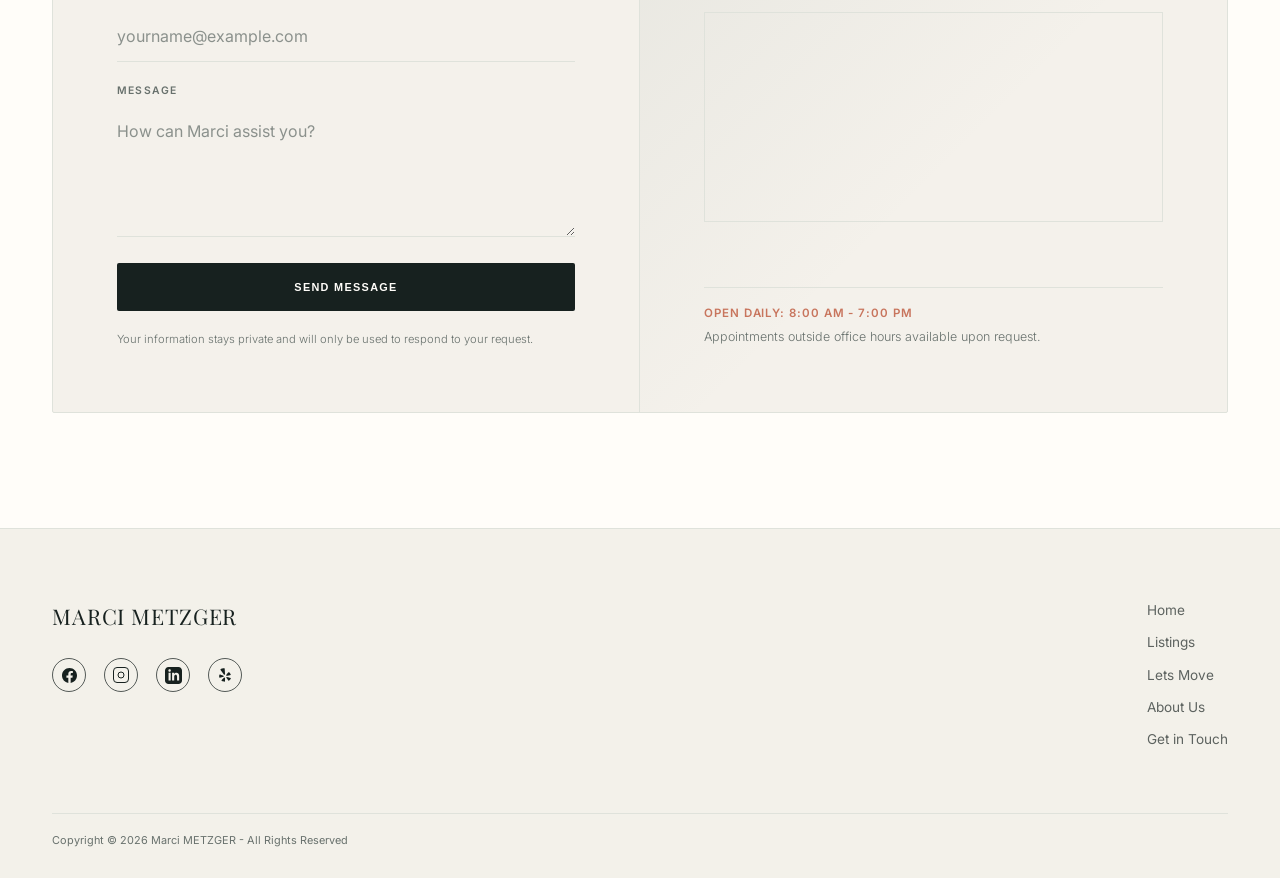
==== commit 37f15321: "Nav var logo and footer updated" ====
--- a/Marci_Metziger.html
+++ b/Marci_Metziger.html
@@ -16,13 +16,15 @@
     <!-- Navigation -->
     <nav aria-label="Primary navigation">
         <div class="container">
-            <a href="#" class="logo">MARCI METZGER</a>
+            <a href="#" class="logo" aria-label="Marci Metzger home">
+                <img src="Asset/logo.png" alt="Marci Metzger Homes">
+            </a>
             <div class="nav-links">
-                <a href="#home">Home</a>
-                <a href="#about">About</a>
-                <a href="#properties">Properties</a>
-                <a href="#services">Services</a>
-                <a href="#contact" class="btn-nav">Get in Touch</a>
+                <a href="#">Home</a>
+                <a href="#">Listings</a>
+                <a href="#">Lets Move</a>
+                <a href="#">About Us</a>
+                <a href="#" class="btn-nav">Get in Touch</a>
             </div>
             <div class="mobile-toggle">☰</div>
         </div>
@@ -73,104 +75,6 @@
                         </a>
                     </div>
                 </div>
-            </div>
-        </div>
-    </section>
-
-    <!-- Selling Guide Section -->
-    <section id="selling-guide" class="selling-guide">
-        <div class="container">
-            <div class="selling-guide-heading">
-                <span class="uppercase">The Advantage</span>
-                <h2>Get It Sold</h2>
-                <p>A considered strategy, thoughtful presentation, and steady guidance from first conversation to closing day.</p>
-            </div>
-
-            <div class="selling-timeline">
-                <article class="selling-step">
-                    <div class="selling-marker" aria-hidden="true"></div>
-                    <div class="selling-copy">
-                        <span class="selling-number">01</span>
-                        <h3>Top Residential Sales</h3>
-                        <p>We helped nearly 90 clients in 2021 and closed $28.5 million in sales through focused, personal representation.</p>
-                    </div>
-                    <img class="selling-image" src="Asset/property-park-city.jpg" alt="Bright modern residential interior">
-                </article>
-
-                <article class="selling-step">
-                    <div class="selling-marker" aria-hidden="true"></div>
-                    <div class="selling-copy">
-                        <span class="selling-number">02</span>
-                        <h3>Don't Just List It...</h3>
-                        <p>Get it SOLD. We exhaust every avenue to create attention, generate momentum, and deliver top-dollar results.</p>
-                    </div>
-                    <img class="selling-image" src="Asset/property-deer-valley.jpg" alt="Modern home exterior with warm wood details">
-                </article>
-
-                <article class="selling-step">
-                    <div class="selling-marker" aria-hidden="true"></div>
-                    <div class="selling-copy">
-                        <span class="selling-number">03</span>
-                        <h3>Guide to Buyers</h3>
-                        <p>Market analysis, trusted contractor speed dials, and expert guidance keep every decision clear and confident.</p>
-                    </div>
-                    <img class="selling-image" src="Asset/property-salt-lake.jpg" alt="Refined open-plan living room">
-                </article>
-            </div>
-        </div>
-    </section>
-
-    <!-- Affiliations Marquee -->
-    <section class="affiliations" aria-label="Professional affiliations">
-        <div class="container">
-            <div class="affiliations-heading">
-                <span class="uppercase">Trusted Connections</span>
-                <p>Connected to the people and organizations that help every move go smoothly.</p>
-            </div>
-            <div class="marquee-wrapper">
-                <div class="marquee-track">
-                    <div class="logo-item"><span class="logo-ridge">THE RIDGE<br>REALTY</span></div>
-                    <div class="logo-item"><span class="logo-eho"><span class="eho-mark">⌂</span>EQUAL HOUSING<br>OPPORTUNITY</span></div>
-                    <div class="logo-item"><span class="logo-realtor">REALTOR<sup>®</sup></span></div>
-                    <div class="logo-item"><span class="logo-chamber">PAHRUMP<br>VALLEY<br>CHAMBER</span></div>
-
-                    <div class="logo-item" aria-hidden="true"><span class="logo-ridge">THE RIDGE<br>REALTY</span></div>
-                    <div class="logo-item" aria-hidden="true"><span class="logo-eho"><span class="eho-mark">⌂</span>EQUAL HOUSING<br>OPPORTUNITY</span></div>
-                    <div class="logo-item" aria-hidden="true"><span class="logo-realtor">REALTOR<sup>®</sup></span></div>
-                    <div class="logo-item" aria-hidden="true"><span class="logo-chamber">PAHRUMP<br>VALLEY<br>CHAMBER</span></div>
-                </div>
-            </div>
-        </div>
-    </section>
-
-    <!-- Property Gallery -->
-    <section class="property-gallery" aria-labelledby="gallery-title">
-        <div class="container">
-            <div class="gallery-heading">
-                <span class="uppercase">A Sense Of Place</span>
-                <h2 id="gallery-title">Property Stories</h2>
-                <p>A closer look at the details, materials, and spaces that make a home feel like yours.</p>
-            </div>
-
-            <div class="gallery-accordion">
-                <button class="gallery-card is-active" type="button" aria-expanded="true" aria-label="Show modern dining interior">
-                    <img src="Asset/property-park-city.jpg" alt="Modern dining interior with glass walls and a sculptural staircase">
-                </button>
-                <button class="gallery-card" type="button" aria-expanded="false" aria-label="Show modern home exterior">
-                    <img src="Asset/property-deer-valley.jpg" alt="Modern home exterior with wood cladding and glass railings">
-                </button>
-                <button class="gallery-card" type="button" aria-expanded="false" aria-label="Show open plan living room">
-                    <img src="Asset/property-salt-lake.jpg" alt="Bright open plan living room with warm wood accents">
-                </button>
-                <button class="gallery-card" type="button" aria-expanded="false" aria-label="Show a refined property detail">
-                    <img src="Asset/sample-property.jpg" alt="Refined residential property detail">
-                </button>
-                <button class="gallery-card" type="button" aria-expanded="false" aria-label="Show a luxury home surrounded by trees">
-                    <img src="Asset/marci-hero.jpg" alt="Luxury home surrounded by trees">
-                </button>
-                <button class="gallery-card" type="button" aria-expanded="false" aria-label="Show Marci Metzger">
-                    <img src="Asset/marci-portrait.jpg" alt="Professional portrait of Marci Metzger">
-                </button>
             </div>
         </div>
     </section>
@@ -297,6 +201,104 @@
         </div>
     </section>
 
+    <!-- Selling Guide Section -->
+    <section id="selling-guide" class="selling-guide">
+        <div class="container">
+            <div class="selling-guide-heading">
+                <span class="uppercase">The Advantage</span>
+                <h2>Get It Sold</h2>
+                <p>A considered strategy, thoughtful presentation, and steady guidance from first conversation to closing day.</p>
+            </div>
+
+            <div class="selling-timeline">
+                <article class="selling-step">
+                    <div class="selling-marker" aria-hidden="true"></div>
+                    <div class="selling-copy">
+                        <span class="selling-number">01</span>
+                        <h3>Top Residential Sales</h3>
+                        <p>We helped nearly 90 clients in 2021 and closed $28.5 million in sales through focused, personal representation.</p>
+                    </div>
+                    <img class="selling-image" src="Asset/property-park-city.jpg" alt="Bright modern residential interior">
+                </article>
+
+                <article class="selling-step">
+                    <div class="selling-marker" aria-hidden="true"></div>
+                    <div class="selling-copy">
+                        <span class="selling-number">02</span>
+                        <h3>Don't Just List It...</h3>
+                        <p>Get it SOLD. We exhaust every avenue to create attention, generate momentum, and deliver top-dollar results.</p>
+                    </div>
+                    <img class="selling-image" src="Asset/property-deer-valley.jpg" alt="Modern home exterior with warm wood details">
+                </article>
+
+                <article class="selling-step">
+                    <div class="selling-marker" aria-hidden="true"></div>
+                    <div class="selling-copy">
+                        <span class="selling-number">03</span>
+                        <h3>Guide to Buyers</h3>
+                        <p>Market analysis, trusted contractor speed dials, and expert guidance keep every decision clear and confident.</p>
+                    </div>
+                    <img class="selling-image" src="Asset/property-salt-lake.jpg" alt="Refined open-plan living room">
+                </article>
+            </div>
+        </div>
+    </section>
+
+    <!-- Property Gallery -->
+    <section class="property-gallery" aria-labelledby="gallery-title">
+        <div class="container">
+            <div class="gallery-heading">
+                <span class="uppercase">A Sense Of Place</span>
+                <h2 id="gallery-title">Property Stories</h2>
+                <p>A closer look at the details, materials, and spaces that make a home feel like yours.</p>
+            </div>
+
+            <div class="gallery-accordion">
+                <button class="gallery-card is-active" type="button" aria-expanded="true" aria-label="Show modern dining interior">
+                    <img src="Asset/property-park-city.jpg" alt="Modern dining interior with glass walls and a sculptural staircase">
+                </button>
+                <button class="gallery-card" type="button" aria-expanded="false" aria-label="Show modern home exterior">
+                    <img src="Asset/property-deer-valley.jpg" alt="Modern home exterior with wood cladding and glass railings">
+                </button>
+                <button class="gallery-card" type="button" aria-expanded="false" aria-label="Show open plan living room">
+                    <img src="Asset/property-salt-lake.jpg" alt="Bright open plan living room with warm wood accents">
+                </button>
+                <button class="gallery-card" type="button" aria-expanded="false" aria-label="Show a refined property detail">
+                    <img src="Asset/sample-property.jpg" alt="Refined residential property detail">
+                </button>
+                <button class="gallery-card" type="button" aria-expanded="false" aria-label="Show a luxury home surrounded by trees">
+                    <img src="Asset/marci-hero.jpg" alt="Luxury home surrounded by trees">
+                </button>
+                <button class="gallery-card" type="button" aria-expanded="false" aria-label="Show Marci Metzger">
+                    <img src="Asset/marci-portrait.jpg" alt="Professional portrait of Marci Metzger">
+                </button>
+            </div>
+        </div>
+    </section>
+
+    <!-- Affiliations Marquee -->
+    <section class="affiliations" aria-label="Professional affiliations">
+        <div class="container">
+            <div class="affiliations-heading">
+                <span class="uppercase">Trusted Connections</span>
+                <p>Connected to the people and organizations that help every move go smoothly.</p>
+            </div>
+            <div class="marquee-wrapper">
+                <div class="marquee-track">
+                    <div class="logo-item"><span class="logo-ridge">THE RIDGE<br>REALTY</span></div>
+                    <div class="logo-item"><span class="logo-eho"><span class="eho-mark">⌂</span>EQUAL HOUSING<br>OPPORTUNITY</span></div>
+                    <div class="logo-item"><span class="logo-realtor">REALTOR<sup>®</sup></span></div>
+                    <div class="logo-item"><span class="logo-chamber">PAHRUMP<br>VALLEY<br>CHAMBER</span></div>
+
+                    <div class="logo-item" aria-hidden="true"><span class="logo-ridge">THE RIDGE<br>REALTY</span></div>
+                    <div class="logo-item" aria-hidden="true"><span class="logo-eho"><span class="eho-mark">⌂</span>EQUAL HOUSING<br>OPPORTUNITY</span></div>
+                    <div class="logo-item" aria-hidden="true"><span class="logo-realtor">REALTOR<sup>®</sup></span></div>
+                    <div class="logo-item" aria-hidden="true"><span class="logo-chamber">PAHRUMP<br>VALLEY<br>CHAMBER</span></div>
+                </div>
+            </div>
+        </div>
+    </section>
+
     <!-- Contact Section -->
     <section id="contact" class="contact-section">
         <div class="container">
@@ -345,17 +347,31 @@
             <div class="footer-content">
                 <div>
                     <a href="#" class="logo footer-logo">MARCI METZGER</a>
-                    <p class="footer-description">Serving Park City, Salt Lake City, and the Wasatch Front.</p>
+                    <nav class="social-links footer-social-links" aria-label="Footer social media links">
+                        <a href="https://www.facebook.com/MarciHomes" class="social-link facebook" aria-label="Facebook" target="_blank" rel="noreferrer">
+                            <svg viewBox="0 0 24 24" aria-hidden="true"><path d="M12 0C5.373 0 0 5.373 0 12c0 5.99 4.388 10.954 10.125 11.854v-8.385H7.078v-3.47h3.047V9.356c0-3.007 1.792-4.669 4.533-4.669 1.312 0 2.686.235 2.686.235v2.953H15.83c-1.491 0-1.956.925-1.956 1.874v2.25h3.328l-.532 3.47h-2.796v8.385C19.612 22.954 24 17.99 24 12c0-6.627-5.373-12-12-12z"/></svg>
+                        </a>
+                        <a href="https://www.instagram.com/marcimetzger_theridge/" class="social-link instagram" aria-label="Instagram" target="_blank" rel="noreferrer">
+                            <svg viewBox="0 0 24 24" aria-hidden="true"><path d="M12 2.163c3.204 0 3.584.012 4.85.07 3.252.148 4.771 1.691 4.919 4.919.058 1.265.069 1.645.069 4.849 0 3.205-.012 3.584-.069 4.849-.149 3.225-1.664 4.771-4.919 4.919-1.266.058-1.644.07-4.85.07-3.204 0-3.584-.012-4.849-.07-3.26-.149-4.771-1.699-4.919-4.92-.058-1.28-.07-1.644-.07-4.849 0-3.204.013-3.583.07-4.849.149-3.227 1.664-4.771 4.919-4.919 1.266-.057 1.645-.069 4.849-.069zM12 0C8.741 0 8.333.014 7.053.072 2.695.272.273 2.69.073 7.052.014 8.333 0 8.741 0 12c0 3.259.014 3.668.072 4.948.2 4.358 2.618 6.78 6.98 6.98 1.281.058 1.689.072 4.948.072 3.259 0 3.668-.014 4.948-.072 4.354-.2 6.782-2.618-6.98-6.98-.059-1.28-.073-1.689-.073-4.948 0-3.259.014-3.667-.072-4.947-.196-4.354-2.617-6.78-6.979-6.98C15.668.014 15.259 0 12 0zm0 5.838a6.162 6.162 0 100 12.324 6.162 6.162 0 000-12.324zM12 16a4 4 0 110-8 4 4 0 010 8zm6.406-11.845a1.44 1.44 0 100 2.881 1.44 1.44 0 000-2.881z"/></svg>
+                        </a>
+                        <a href="https://www.linkedin.com/in/marci-metzger-30642496/" class="social-link linkedin" aria-label="LinkedIn" target="_blank" rel="noreferrer">
+                            <svg viewBox="0 0 24 24" aria-hidden="true"><path d="M19 0h-14c-2.761 0-5 2.239-5 5v14c0 2.762 2.239 5 5 5h14c2.762 0 5-2.238 5-5v-14c0-2.761-2.238-5-5-5zm-11 19h-3v-11h3v11zm-1.5-12.268c-.966 0-1.75-.79-1.75-1.764s.784-1.764 1.75-1.764 1.75.79 1.75 1.764-.783 1.764-1.75 1.764zm13.5 12.268h-3v-5.604c0-3.368-4-3.113-4 0v5.604h-3v-11h3v1.765c1.396-2.586 7-2.777 7 2.476v6.759z"/></svg>
+                        </a>
+                        <a href="https://www.yelp.com/biz/xr3yQN_m2SgO0R_7S6p62w" class="social-link yelp" aria-label="Yelp" target="_blank" rel="noreferrer">
+                            <svg viewBox="0 0 24 24" aria-hidden="true"><path d="M9.988 14.158c-.037.01-3.983 1.134-4.224 1.134-.554-.029-.674-.515-.726-.99a6.35 6.35 0 0 1 .011-1.487c.07-.596.201-1.431.883-1.396.175 0 2.447.822 4.11 1.41.624.215.679 1.136-.054 1.33zm2.112-3.616c.065 1.213-.93 1.54-1.722.454L6.501 5.663c-.055-.21.011-.394.193-.553.57-.523 3.626-1.263 4.432-1.082.273.06.441.194.503.4.048.263.42 5.314.47 6.114zm-.051 5.232c0 .146.007 3.696-.062 3.857-.084.19-.256.308-.522.356-.368.054-.988-.06-1.86-.34-.803-.257-2.068-.682-1.798-1.349.102-.219 1.874-1.994 2.82-2.971.437-.483 1.45-.175 1.422.447zm6.572-3.74c-.204.118-4.041.896-4.307.972l.01-.02c-.66.15-1.29-.586-.85-1.098.136-.117 2.404-2.933 2.656-3.08.19-.113.412-.12.667-.018.671.28 2.01 2.003 2.094 2.686-.004.092.044.371-.27.558zm.368 4.15c-.098.654-1.623 2.33-2.327 2.571-.251.083-.47.064-.645-.063-.183-.111-2.254-3.083-2.367-3.248-.398-.514.248-1.263.933-1.054 0 0 4.03 1.133 4.184 1.25.19.131.262.312.222.544z"/></svg>
+                        </a>
+                    </nav>
                 </div>
                 <div class="footer-links">
                     <a href="#home">Home</a>
-                    <a href="#about">About</a>
-                    <a href="#properties">Properties</a>
-                    <a href="#contact">Contact</a>
+                    <a href="#properties">Listings</a>
+                    <a href="#contact">Lets Move</a>
+                    <a href="#about">About Us</a>
+                    <a href="#contact">Get in Touch</a>
                 </div>
             </div>
             <div class="copyright">
-                &copy; 2023 Marci Metzger Real Estate. All rights reserved. Coldwell Banker Realty is an equal opportunity housing provider.
+                Copyright &copy; 2026 Marci METZGER - All Rights Reserved
             </div>
         </div>
     </footer>
--- a/Style.css
+++ b/Style.css
@@ -4,32 +4,45 @@
     --ink: #17211f;
     --muted: #68716d;
     --sage: #71857a;
+    --sage-soft: #dfe6de;
     --terracotta: #c8755d;
+    --blush: #e7b19d;
     --line: #dfe2db;
     --dark: #1c2825;
+    --nav-background: rgba(244, 241, 235, 0.92);
+    --content-width: 1240px;
+    --gutter: 32px;
+    --section-space: clamp(84px, 9vw, 128px);
+    --heading-gap: 48px;
+    --control-height: 48px;
+    --radius: 2px;
     --transition: 240ms ease;
 }
 
 * { margin: 0; padding: 0; box-sizing: border-box; }
 html { scroll-behavior: smooth; }
-body { font-family: 'Inter', sans-serif; background: var(--canvas); color: var(--ink); line-height: 1.65; -webkit-font-smoothing: antialiased; }
+body { overflow-x: hidden; font-family: 'Inter', sans-serif; background: var(--canvas); color: var(--ink); line-height: 1.65; -webkit-font-smoothing: antialiased; }
 h1, h2, h3 { font-family: 'Playfair Display', serif; font-weight: 400; line-height: 1.12; }
 h2 { font-size: clamp(2.2rem, 4vw, 3.8rem); }
 p { font-weight: 300; font-size: 1rem; color: var(--muted); }
 .uppercase { text-transform: uppercase; letter-spacing: 0.12em; font-size: 0.68rem; font-weight: 600; }
-.container { max-width: 1240px; margin: 0 auto; padding: 0 32px; }
-section { padding: clamp(76px, 10vw, 140px) 0; }
+.container { width: 100%; max-width: var(--content-width); margin: 0 auto; padding: 0 var(--gutter); }
+section { padding: var(--section-space) 0; }
 .grid { display: grid; gap: 32px; }
+section h2 { letter-spacing: 0; }
+section :is(input, select, textarea, button, a):focus-visible { outline: 2px solid var(--terracotta); outline-offset: 4px; }
 
 /* Navigation */
-nav { position: fixed; top: 0; width: 100%; padding: 18px 0; background: rgba(244, 241, 235, 0.82); backdrop-filter: blur(18px); z-index: 1000; border-bottom: 1px solid rgba(23, 33, 31, 0.08); }
+nav { position: fixed; top: 0; width: 100%; padding: 18px 0; background: var(--nav-background); backdrop-filter: blur(18px); z-index: 1000; border-bottom: 1px solid rgba(23, 33, 31, 0.08); transition: transform var(--transition); }
+nav.nav-hidden { transform: translateY(-100%); }
 nav .container { display: flex; justify-content: space-between; align-items: center; }
 .logo { font-family: 'Playfair Display', serif; font-size: 1.35rem; text-decoration: none; color: var(--ink); letter-spacing: 0.04em; }
+.logo img { display: block; width: auto; height: 58px; max-width: 240px; object-fit: contain; }
 .nav-links { display: flex; gap: 28px; align-items: center; }
-.nav-links a { text-decoration: none; color: var(--ink); font-size: 0.68rem; text-transform: uppercase; letter-spacing: 0.11em; transition: color var(--transition); }
+.nav-links a { text-decoration: none; color: var(--ink); font-size: 0.68rem; text-transform: uppercase; letter-spacing: 0.11em; transition: color var(--transition), background var(--transition), border-color var(--transition), transform var(--transition); }
 .nav-links a:hover { color: var(--terracotta); }
-.btn-nav { background: var(--ink); color: var(--paper) !important; padding: 11px 18px; border-radius: 2px; }
-.btn-nav:hover { background: var(--terracotta); }
+.btn-nav { display: inline-flex; align-items: center; min-height: var(--control-height); background: var(--ink); color: var(--paper) !important; padding: 0 20px; border: 1px solid var(--ink); border-radius: var(--radius); }
+.btn-nav:hover { background: var(--terracotta); border-color: var(--terracotta); color: var(--paper) !important; transform: translateY(-2px); }
 
 /* Hero */
 .hero { min-height: 720px; height: 94vh; display: flex; align-items: center; position: relative; overflow: hidden; color: var(--paper); margin-bottom: 0; }
@@ -37,13 +50,13 @@
 .hero-image { position: absolute; inset: 0; width: 100%; height: 100%; object-fit: cover; }
 .hero .container { position: relative; z-index: 1; width: 100%; }
 .hero-content { max-width: 760px; }
-.hero .uppercase { color: #e7b19d; }
+.hero .uppercase { color: var(--blush); }
 .hero h1 { max-width: 680px; font-size: clamp(3rem, 7vw, 6.8rem); margin: 18px 0 24px; }
 .hero p { max-width: 500px; color: rgba(255, 253, 249, 0.82); font-size: 1.12rem; margin-bottom: 34px; }
 .hero-btns { display: flex; gap: 12px; }
 
 /* Buttons */
-.btn { display: inline-block; padding: 15px 25px; text-decoration: none; text-transform: uppercase; letter-spacing: 0.12em; font-size: 0.68rem; font-weight: 600; transition: background var(--transition), color var(--transition), transform var(--transition); cursor: pointer; border: 1px solid transparent; border-radius: 2px; }
+.btn { display: inline-flex; align-items: center; justify-content: center; min-height: var(--control-height); padding: 0 25px; text-decoration: none; text-transform: uppercase; letter-spacing: 0.12em; font-size: 0.68rem; font-weight: 600; transition: background var(--transition), color var(--transition), border-color var(--transition), transform var(--transition); cursor: pointer; border: 1px solid transparent; border-radius: var(--radius); }
 .btn:hover { transform: translateY(-2px); }
 .btn-primary { background: var(--paper); color: var(--ink); }
 .btn-primary:hover { background: var(--terracotta); color: var(--paper); }
@@ -56,7 +69,7 @@
 .about-image img { display: block; width: 100%; aspect-ratio: 4 / 5; object-fit: cover; }
 .about-image::after { content: ''; position: absolute; top: 18px; left: 18px; width: 100%; height: 100%; border: 1px solid var(--terracotta); z-index: -1; }
 .taupe-text { color: var(--terracotta); }
-.about-heading { font-size: clamp(3rem, 4.3vw, 5.3rem); margin: 18px 0 24px; line-height: 0.96; letter-spacing: -0.04em; }
+.about-heading { font-size: clamp(3rem, 4.3vw, 5.3rem); margin: 18px 0 24px; line-height: 0.96; }
 .about-text { max-width: 760px; }
 .about-text p { max-width: 720px; font-size: 1rem; line-height: 1.65; margin-bottom: 1.2rem; color: rgba(23, 33, 31, 0.8); }
 .contact-link { display: inline-block; margin-top: 8px; color: var(--ink); font-size: 0.72rem; font-weight: 700; letter-spacing: 0.16em; text-transform: uppercase; text-decoration: none; transition: color var(--transition); }
@@ -94,13 +107,16 @@
     border-color: rgba(23, 33, 31, 0.9);
 }
 .social-link.facebook svg { width: 15px; height: 15px; }
-.social-link.instagram svg { width: 18px; height: 18px; }
+.social-link.instagram { position: relative; }
+.social-link.instagram svg { display: none; }
+.social-link.instagram::before { content: ''; width: 14px; height: 14px; border: 1.6px solid currentColor; border-radius: 4px; }
+.social-link.instagram::after { content: ''; position: absolute; top: 50%; left: 50%; width: 5px; height: 5px; border: 1.5px solid currentColor; border-radius: 50%; transform: translate(-50%, -50%); }
 .social-link.linkedin svg { width: 17px; height: 17px; }
 .social-link.yelp svg { width: 20px; height: 20px; }
 
 /* Selling Guide */
 .selling-guide { background: var(--canvas); }
-.selling-guide-heading { max-width: 570px; margin-bottom: 62px; }
+.selling-guide-heading { max-width: 570px; margin-bottom: var(--heading-gap); }
 .selling-guide-heading .uppercase { color: var(--terracotta); }
 .selling-guide-heading h2 { margin: 13px 0 16px; }
 .selling-guide-heading p { max-width: 480px; }
@@ -113,7 +129,7 @@
 .selling-number { display: block; color: var(--terracotta); font-size: 0.68rem; font-weight: 600; letter-spacing: 0.14em; margin-bottom: 10px; }
 .selling-copy h3 { font-size: clamp(1.7rem, 3vw, 2.35rem); margin-bottom: 12px; }
 .selling-copy p { max-width: 460px; }
-.selling-image { display: block; width: 100%; aspect-ratio: 4 / 3; object-fit: cover; filter: saturate(0.8); }
+.selling-image { display: block; width: 100%; aspect-ratio: 4 / 3; object-fit: cover; filter: saturate(0.8); border-radius: var(--radius); }
 
 /* Affiliations Marquee */
 .affiliations { overflow: hidden; padding: 68px 0; background: var(--paper); border-top: 1px solid var(--line); border-bottom: 1px solid var(--line); }
@@ -138,12 +154,12 @@
 
 /* Property Gallery */
 .property-gallery { background: var(--canvas); }
-.gallery-heading { max-width: 570px; margin-bottom: 42px; }
+.gallery-heading { max-width: 570px; margin-bottom: var(--heading-gap); }
 .gallery-heading .uppercase { color: var(--terracotta); }
 .gallery-heading h2 { margin: 13px 0 16px; }
 .gallery-heading p { max-width: 470px; }
 .gallery-accordion { display: flex; gap: 12px; height: 455px; width: 100%; }
-.gallery-card { position: relative; flex: 1; overflow: hidden; min-width: 0; padding: 0; border: 1px solid rgba(23, 33, 31, 0.16); border-radius: 2px; background: var(--dark); cursor: pointer; transition: flex 500ms cubic-bezier(0.16, 1, 0.3, 1), border-color var(--transition); }
+.gallery-card { position: relative; flex: 1; overflow: hidden; min-width: 0; padding: 0; border: 1px solid rgba(23, 33, 31, 0.16); border-radius: var(--radius); background: var(--dark); cursor: pointer; transition: flex 500ms cubic-bezier(0.16, 1, 0.3, 1), border-color var(--transition); }
 .gallery-card::after { content: ''; position: absolute; inset: 0; background: linear-gradient(to top, rgba(23, 33, 31, 0.68), transparent 52%); pointer-events: none; }
 .gallery-card.is-active, .gallery-card:hover { flex: 3.2; border-color: var(--terracotta); }
 .gallery-card img { display: block; width: 100%; height: 100%; object-fit: cover; filter: saturate(0.82); transition: transform 500ms ease, filter 500ms ease; }
@@ -151,9 +167,10 @@
 
 /* Properties */
 .properties-section { background: var(--paper); }
-.section-heading { text-align: center; margin-bottom: 52px; }
+.section-heading { text-align: center; margin-bottom: var(--heading-gap); }
 .section-heading .uppercase { color: var(--terracotta); }
 .section-heading h2 { margin-top: 10px; }
+.section-heading .btn { margin-top: 24px; }
 .editorial-search { max-width: 1160px; margin: 0 auto 52px; padding: 25px 0 22px; border-top: 1px solid var(--ink); border-bottom: 1px solid var(--ink); }
 .editorial-header { display: flex; justify-content: space-between; align-items: baseline; gap: 24px; margin-bottom: 22px; }
 .editorial-header h3 { font-size: 1.45rem; letter-spacing: 0.04em; text-transform: uppercase; }
@@ -164,12 +181,12 @@
 .ed-field select { cursor: pointer; }
 .ed-field select:focus, .ed-field input:focus { border-color: var(--terracotta); }
 .ed-field input::placeholder { color: var(--muted); opacity: 0.8; }
-.ed-btn { width: 100%; padding: 11px 12px; border: 1px solid var(--ink); border-radius: 2px; background: var(--ink); color: var(--paper); cursor: pointer; font: inherit; font-size: 0.66rem; font-weight: 600; letter-spacing: 0.1em; text-transform: uppercase; transition: background var(--transition), color var(--transition), transform var(--transition); }
+.ed-btn { width: 100%; min-height: var(--control-height); padding: 0 12px; border: 1px solid var(--ink); border-radius: var(--radius); background: var(--ink); color: var(--paper); cursor: pointer; font: inherit; font-size: 0.66rem; font-weight: 600; letter-spacing: 0.1em; text-transform: uppercase; transition: background var(--transition), color var(--transition), border-color var(--transition), transform var(--transition); }
 .ed-btn:hover { background: var(--terracotta); border-color: var(--terracotta); transform: translateY(-2px); }
 .property-grid { grid-template-columns: repeat(auto-fit, minmax(280px, 1fr)); gap: 20px; }
-.card { overflow: hidden; background: var(--canvas); border: 1px solid var(--line); transition: transform var(--transition), box-shadow var(--transition); }
+.card { overflow: hidden; background: var(--canvas); border: 1px solid var(--line); border-radius: var(--radius); transition: transform var(--transition), box-shadow var(--transition); }
 .card:hover { transform: translateY(-7px); box-shadow: 0 18px 38px rgba(23, 33, 31, 0.12); }
-.card-img { display: block; width: 100%; height: 280px; object-fit: cover; transition: transform 500ms ease; }
+.card-img { display: block; width: 100%; aspect-ratio: 4 / 3; height: auto; object-fit: cover; transition: transform 500ms ease; }
 .card:hover .card-img { transform: scale(1.04); }
 .card-body { padding: 24px 24px 26px; }
 .card-body h3 { font-size: 1.55rem; margin: 9px 0 4px; }
@@ -178,8 +195,8 @@
 .property-location { color: var(--terracotta); }
 
 /* Services */
-.services { background: #dfe6de; }
-.services-heading { max-width: 620px; margin-bottom: 52px; }
+.services { background: var(--sage-soft); }
+.services-heading { max-width: 620px; margin-bottom: var(--heading-gap); }
 .services-heading .uppercase { color: var(--terracotta); }
 .services-heading h2 { margin: 13px 0 16px; }
 .services-heading h2 em { color: var(--terracotta); font-style: italic; }
@@ -188,7 +205,7 @@
 .service-item { min-width: 0; }
 .service-number { display: flex; justify-content: space-between; align-items: baseline; padding-bottom: 10px; border-bottom: 1px solid rgba(23, 33, 31, 0.25); color: var(--terracotta); font-family: 'Playfair Display', serif; font-size: 2rem; font-style: italic; }
 .service-number span { color: var(--muted); font-family: 'Inter', sans-serif; font-size: 0.64rem; font-style: normal; font-weight: 600; letter-spacing: 0.12em; text-transform: uppercase; }
-.service-image { height: 220px; margin: 20px 0 22px; overflow: hidden; border: 1px solid rgba(23, 33, 31, 0.14); }
+.service-image { aspect-ratio: 4 / 3; margin: 20px 0 22px; overflow: hidden; border: 1px solid rgba(23, 33, 31, 0.14); border-radius: var(--radius); }
 .service-image img { display: block; width: 100%; height: 100%; object-fit: cover; filter: saturate(0.82); transition: transform 500ms ease, filter 500ms ease; }
 .service-item:hover .service-image img { transform: scale(1.05); filter: saturate(1); }
 .service-item h3 { font-size: 1.75rem; margin-bottom: 12px; }
@@ -196,7 +213,7 @@
 
 /* Contact */
 .contact-section { background: var(--paper); }
-.contact-wrapper { display: grid; grid-template-columns: minmax(0, 1fr) minmax(0, 1fr); border: 1px solid var(--line); background: var(--canvas); }
+.contact-wrapper { display: grid; grid-template-columns: minmax(0, 1fr) minmax(0, 1fr); border: 1px solid var(--line); border-radius: var(--radius); background: var(--canvas); overflow: hidden; }
 .contact-form-panel, .contact-info { padding: clamp(34px, 5vw, 64px); }
 .contact-form-panel { border-right: 1px solid var(--line); }
 .contact-kicker, .agency-title, .hours-title { color: var(--terracotta); }
@@ -223,13 +240,16 @@
 .hours-desc { margin-top: 4px; font-size: 0.78rem; }
 
 /* Footer */
-footer { padding: 70px 0 28px; background: var(--dark); color: var(--paper); }
-.footer-content { display: flex; justify-content: space-between; align-items: flex-start; gap: 32px; }
-.footer-links a { display: block; color: var(--paper); text-decoration: none; margin-bottom: 10px; opacity: 0.68; font-size: 0.85rem; transition: opacity var(--transition); }
+footer { padding: 70px 0 28px; background: var(--nav-background); color: var(--ink); border-top: 1px solid var(--line); }
+.footer-content { position: relative; display: flex; justify-content: space-between; align-items: flex-start; gap: 32px; }
+.footer-links a { display: block; color: var(--ink); text-decoration: none; margin-bottom: 10px; opacity: 0.68; font-size: 0.85rem; transition: opacity var(--transition); }
 .footer-links a:hover { opacity: 1; }
-.footer-logo { color: var(--paper); }
-.footer-description { max-width: 280px; margin-top: 16px; color: rgba(255, 253, 249, 0.62); font-size: 0.82rem; }
-.copyright { margin-top: 52px; padding-top: 18px; border-top: 1px solid rgba(255,255,255,0.13); color: rgba(255, 253, 249, 0.45); font-size: 0.68rem; }
+.footer-logo { color: var(--ink); }
+.footer-description { max-width: 280px; margin-top: 16px; color: var(--muted); font-size: 0.82rem; }
+.footer-social-links { position: static; width: max-content; margin-top: 24px; padding: 0; border: 0; background: transparent; backdrop-filter: none; z-index: auto; }
+.footer-social-links .social-link { border-color: rgba(23, 33, 31, 0.72); color: var(--ink); }
+.footer-social-links .social-link:hover { border-color: var(--ink); color: var(--ink); }
+.copyright { margin-top: 52px; padding-top: 18px; border-top: 1px solid var(--line); color: var(--muted); font-size: 0.68rem; }
 
 /* Mobile Menu */
 .mobile-toggle { display: none; cursor: pointer; color: var(--ink); font-size: 1.4rem; }
@@ -245,7 +265,7 @@
     .affiliations-heading { display: block; }
     .affiliations-heading p { margin-top: 8px; text-align: left; }
     .nav-links { display: none; }
-    .nav-links.active { display: flex; flex-direction: column; position: absolute; top: 100%; left: 0; width: 100%; padding: 22px 32px 28px; background: rgba(244, 241, 235, 0.98); align-items: flex-start; border-bottom: 1px solid var(--line); }
+    .nav-links.active { display: flex; flex-direction: column; position: absolute; top: 100%; left: 0; width: 100%; padding: 22px var(--gutter) 28px; background: var(--nav-background); align-items: flex-start; border-bottom: 1px solid var(--line); }
     .mobile-toggle { display: block; }
     .editorial-grid { grid-template-columns: repeat(4, minmax(130px, 1fr)); }
     .ed-location { grid-column: span 2; }
@@ -253,8 +273,10 @@
 }
 
 @media (max-width: 600px) {
-    .container { padding: 0 20px; }
+    :root { --gutter: 20px; --section-space: clamp(68px, 16vw, 88px); --heading-gap: 36px; }
+    .container { padding: 0 var(--gutter); }
     nav { padding: 15px 0; }
+    .logo img { height: 42px; max-width: 180px; }
     .hero { min-height: 680px; height: 90vh; }
     .hero h1 { font-size: clamp(2.8rem, 14vw, 4.4rem); }
     .hero-btns { flex-direction: column; align-items: flex-start; }
@@ -267,13 +289,13 @@
     .selling-copy { margin-bottom: 22px; }
     .affiliations { padding: 54px 0; }
     .marquee-track { gap: 42px; animation-duration: 20s; }
-    .gallery-heading { margin-bottom: 32px; }
+    .gallery-heading { margin-bottom: var(--heading-gap); }
     .gallery-accordion { height: auto; flex-direction: column; gap: 10px; }
     .gallery-card, .gallery-card.is-active, .gallery-card:hover { flex: none; width: 100%; height: 130px; }
     .gallery-card.is-active, .gallery-card:hover { height: 275px; }
-    .card-img { height: 240px; }
-    .contact-form { padding: 24px 20px; }
+    .contact-form { padding: 0; }
     .footer-content { flex-direction: column; }
+    .footer-social-links { position: static; }
     .editorial-header { display: block; }
     .search-note { display: block; margin-top: 7px; }
     .editorial-grid { grid-template-columns: repeat(2, minmax(0, 1fr)); gap: 18px 20px; }
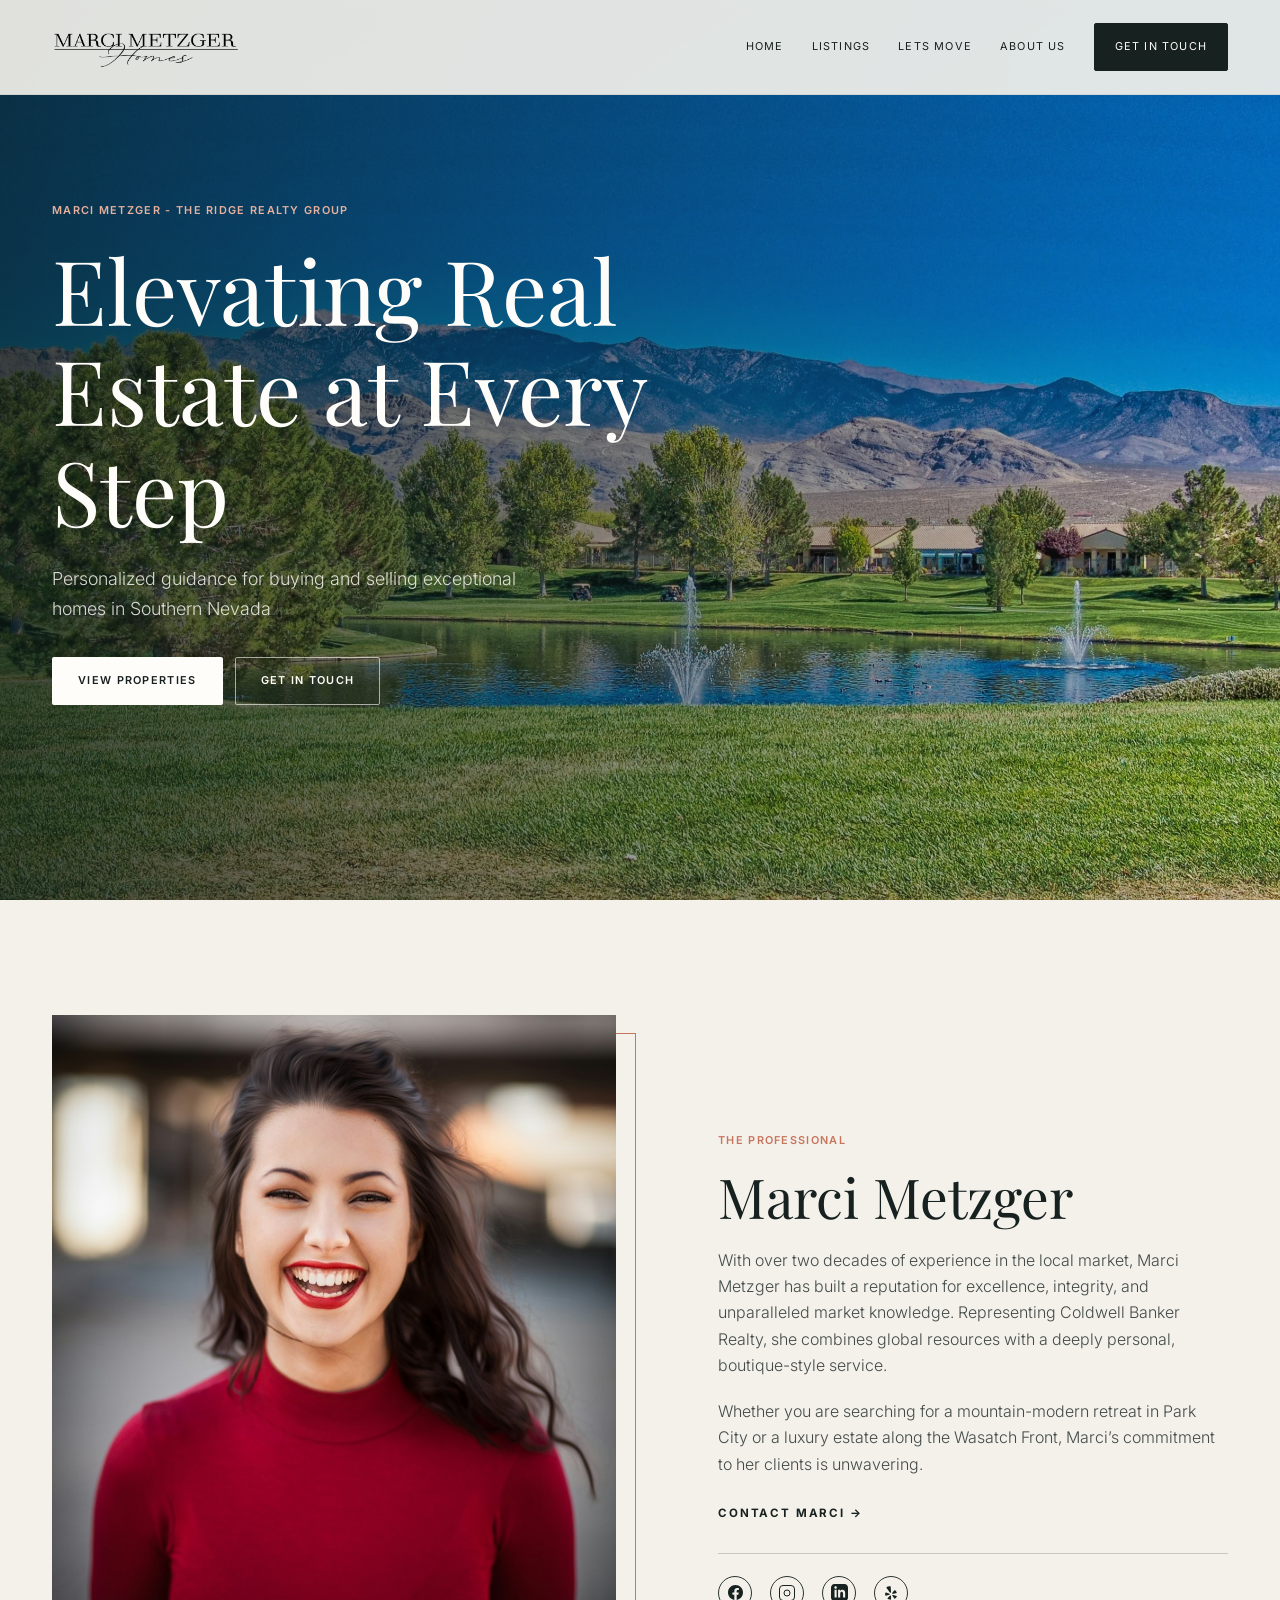
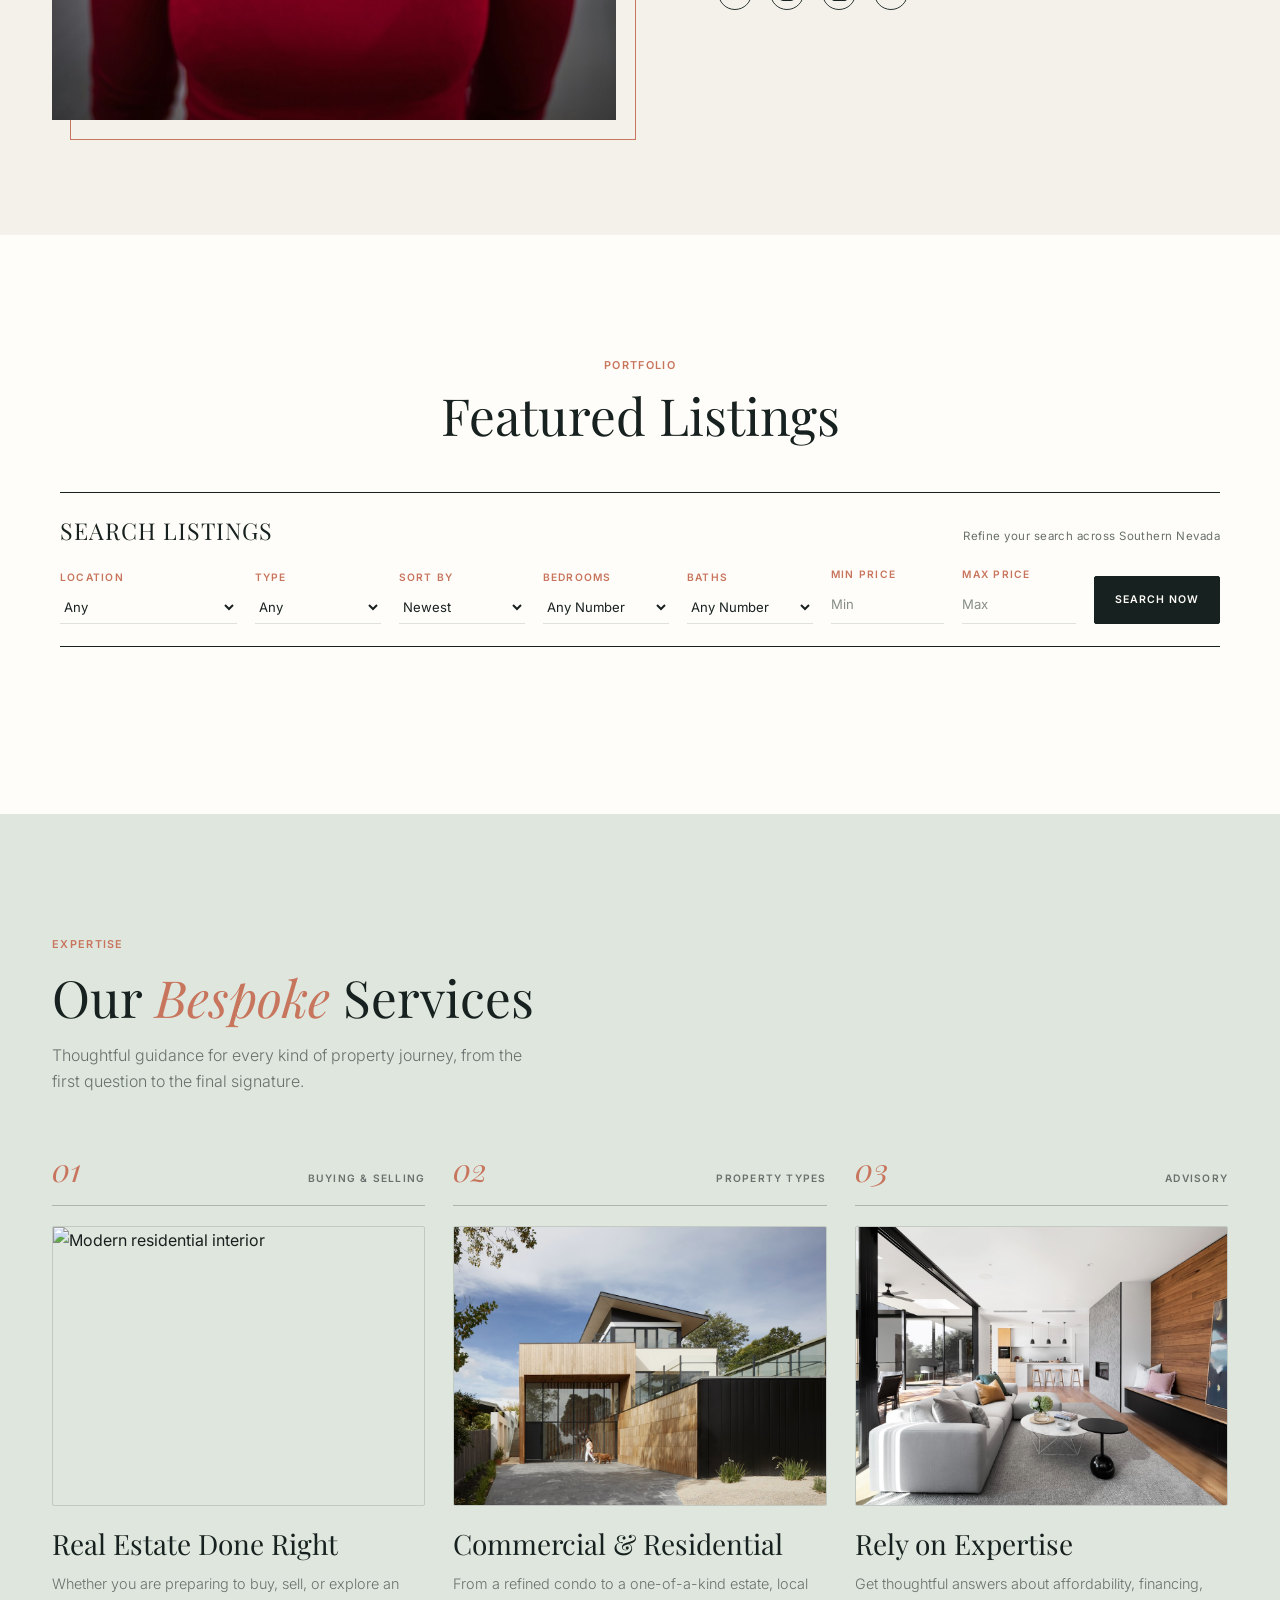
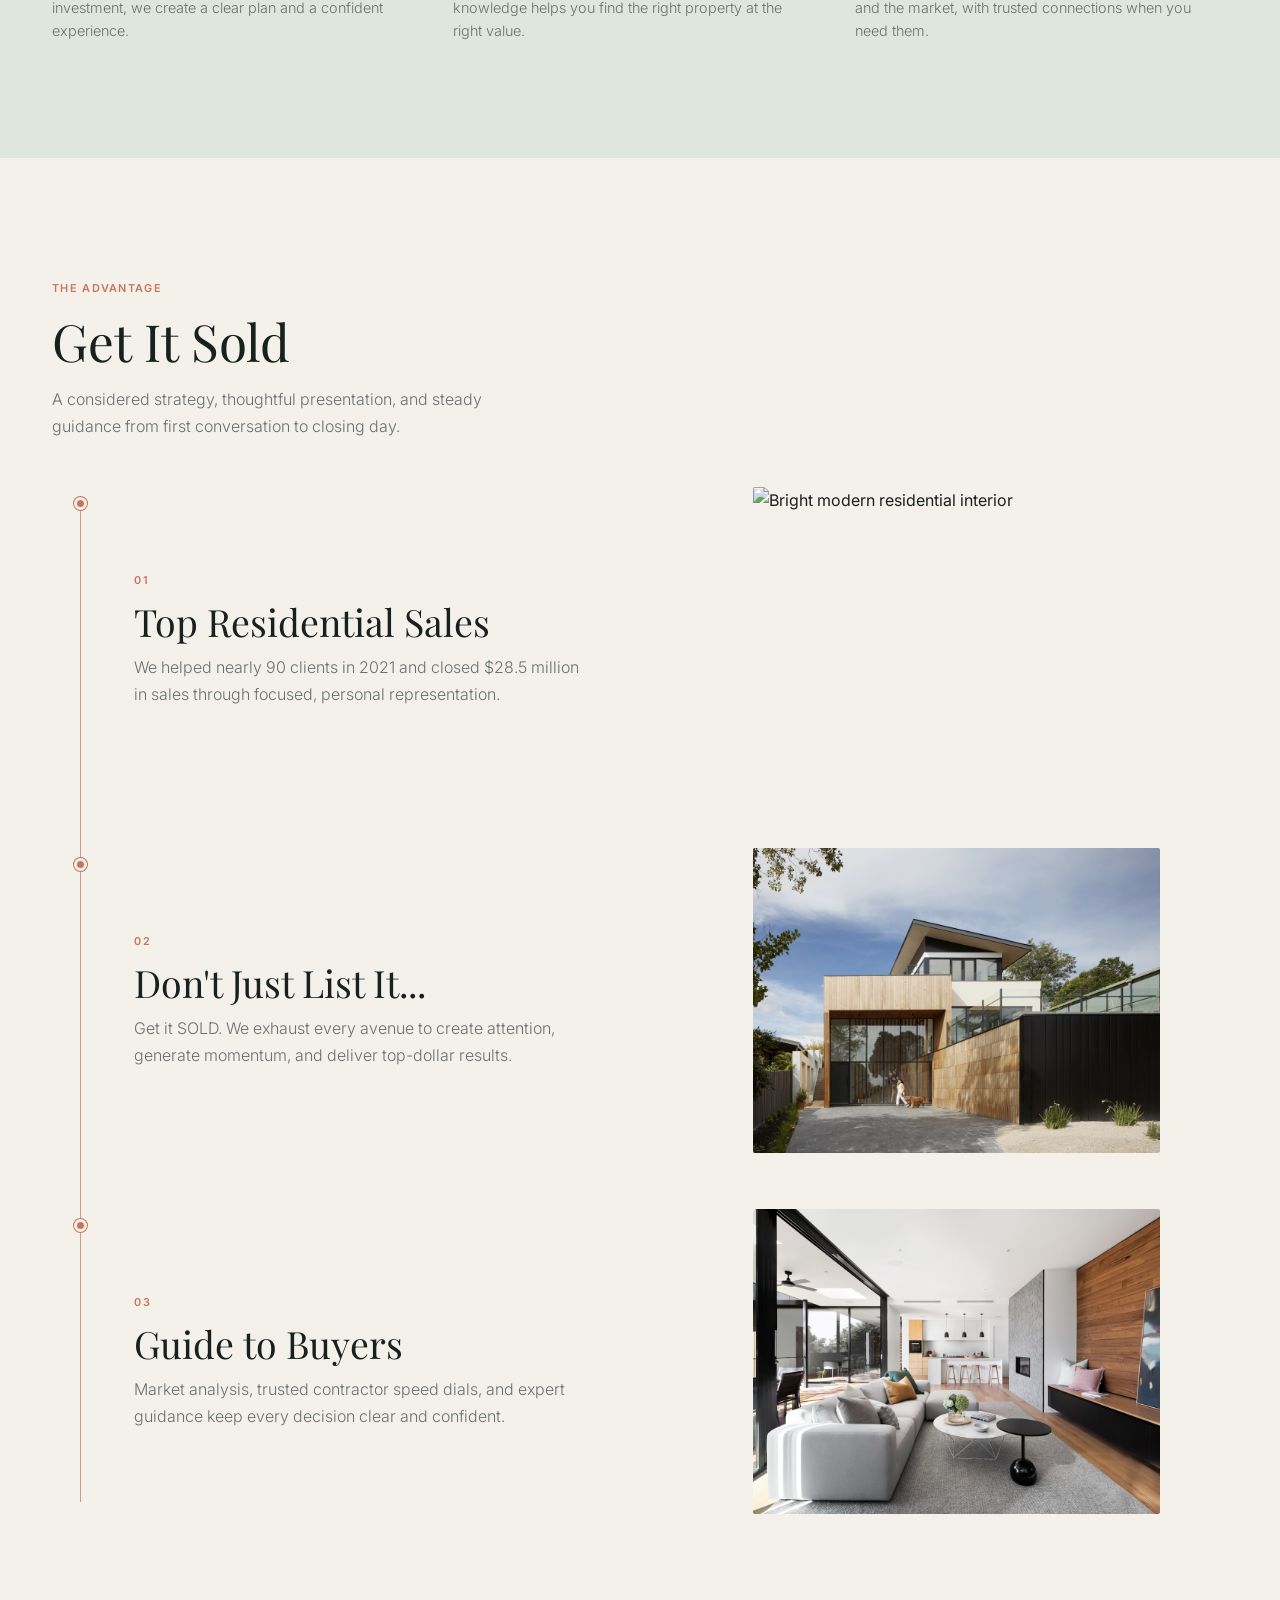
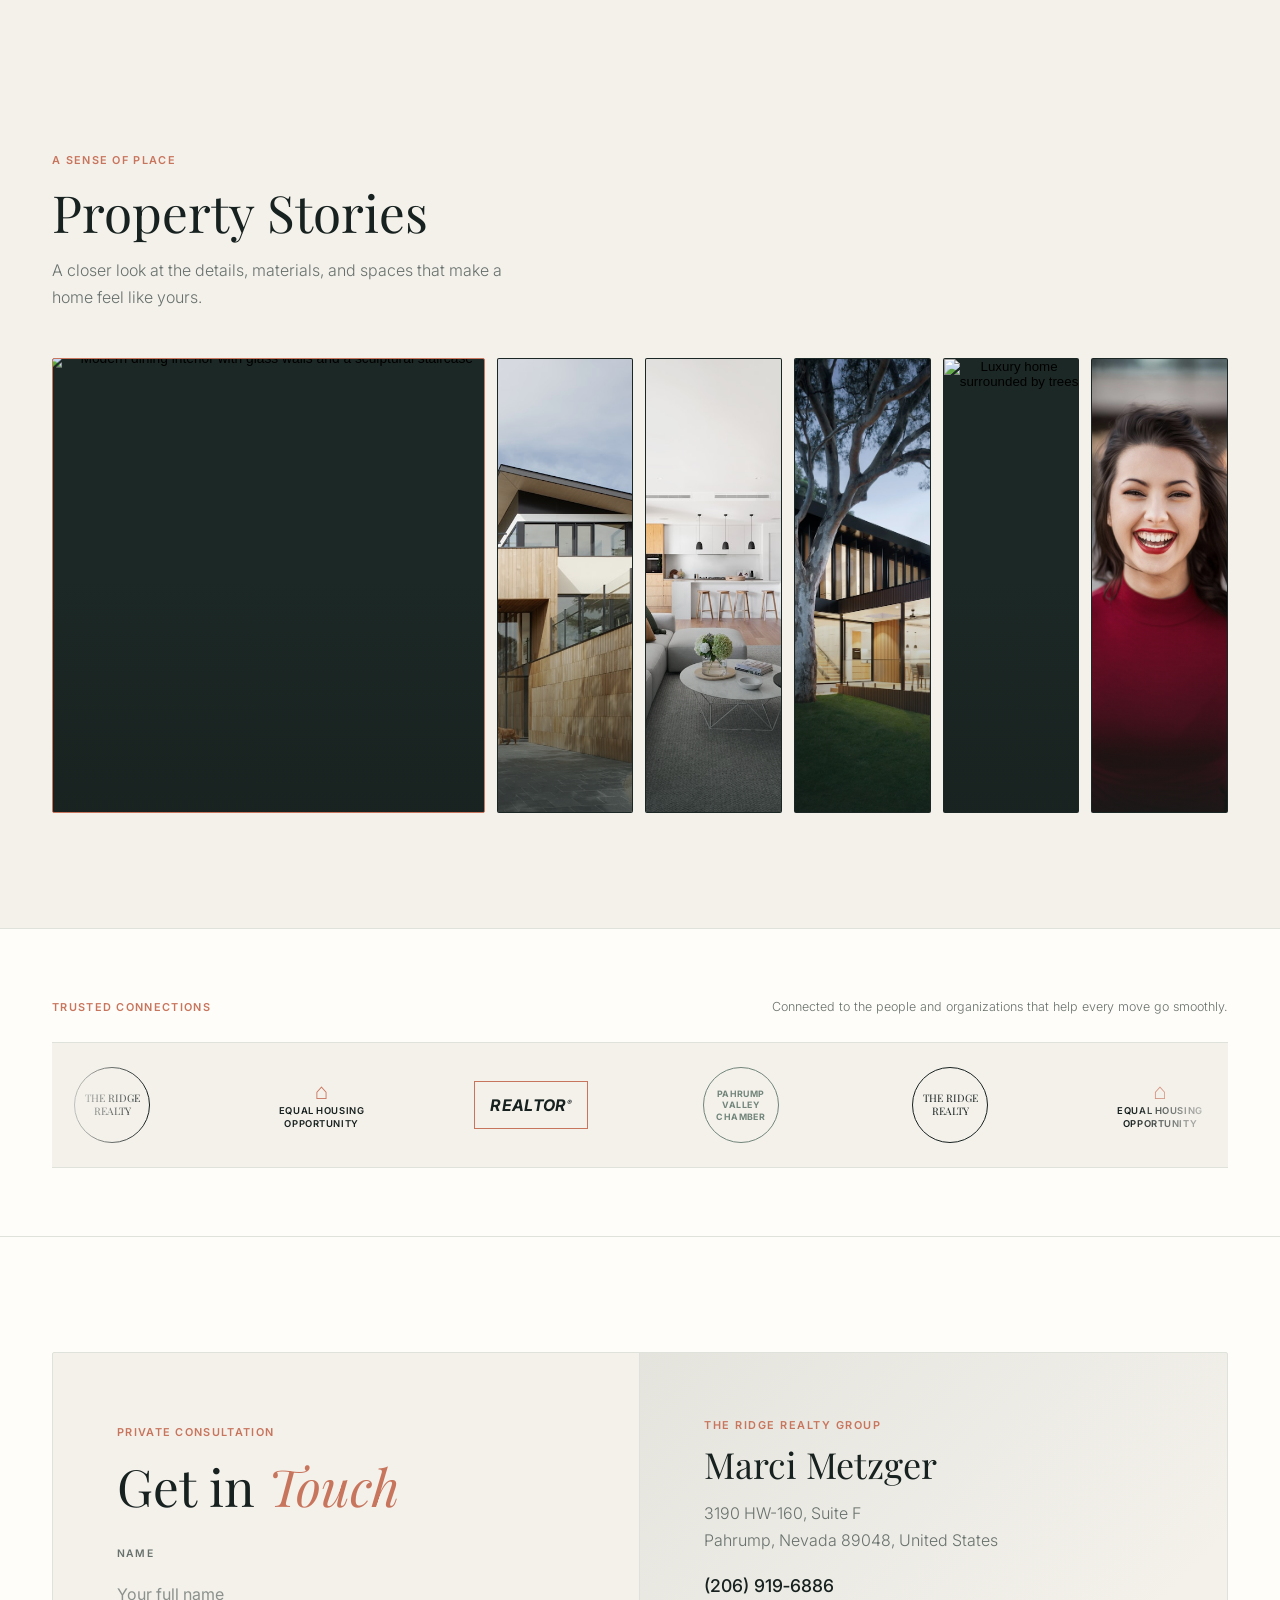
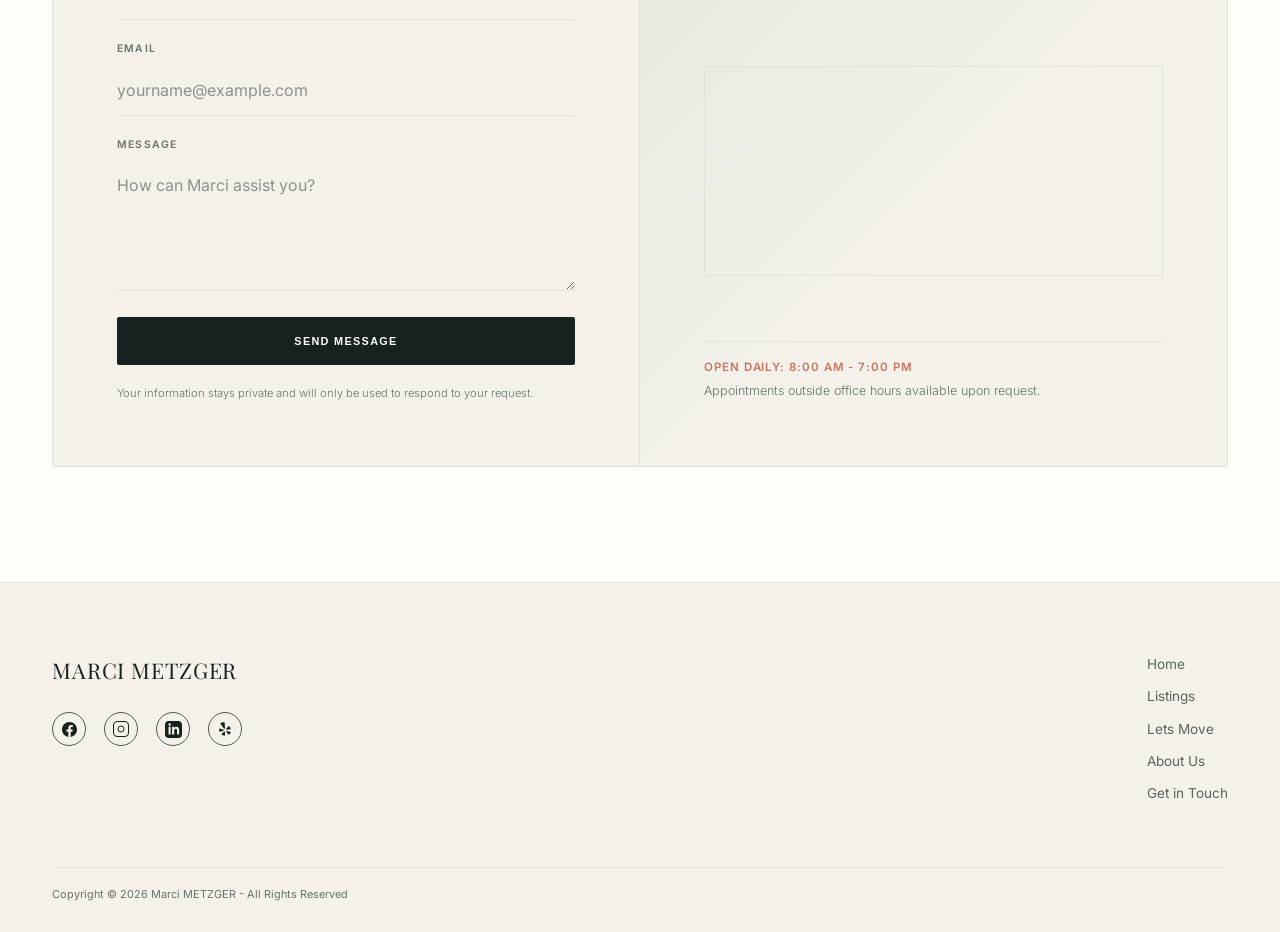
==== commit 5c4014ba: "Hero image txt added" ====
--- a/Marci_Metziger.html
+++ b/Marci_Metziger.html
@@ -32,12 +32,12 @@
 
     <!-- Hero Section -->
     <section id="home" class="hero">
-        <img class="hero-image" src="Asset/marci-hero.jpg" alt="Luxury modern home surrounded by trees" title="Luxury modern home">
+        <img class="hero-image" src="Asset/hero/mtn falls pond.webp" alt="Luxury modern home surrounded by trees" title="Luxury modern home">
         <div class="container">
             <div class="hero-content">
-                <span class="uppercase">Luxury Real Estate Specialist</span>
-                <h1>Exceeding Expectations at Every Turn</h1>
-                <p>A sophisticated approach to buying and selling Utah's most prestigious properties.</p>
+                <span class="uppercase">MARCI METZGER - THE RIDGE REALTY GROUP</span>
+                <h1>Elevating Real Estate at Every Step</h1>
+                <p>Personalized guidance for buying and selling exceptional homes in Southern Nevada</p>
                 <div class="hero-btns">
                     <a href="#properties" class="btn btn-primary">View Properties</a>
                     <a href="#contact" class="btn btn-outline">Get in Touch</a>
--- a/Style.css
+++ b/Style.css
@@ -45,7 +45,7 @@
 .btn-nav:hover { background: var(--terracotta); border-color: var(--terracotta); color: var(--paper) !important; transform: translateY(-2px); }
 
 /* Hero */
-.hero { min-height: 720px; height: 94vh; display: flex; align-items: center; position: relative; overflow: hidden; color: var(--paper); margin-bottom: 0; }
+.hero { min-height: 100vh; height: 100svh; display: flex; align-items: center; position: relative; overflow: hidden; color: var(--paper); margin-bottom: 0; }
 .hero::after { content: ''; position: absolute; inset: 0; background: linear-gradient(90deg, rgba(13, 25, 22, 0.74), rgba(13, 25, 22, 0.12)); }
 .hero-image { position: absolute; inset: 0; width: 100%; height: 100%; object-fit: cover; }
 .hero .container { position: relative; z-index: 1; width: 100%; }
@@ -277,7 +277,7 @@
     .container { padding: 0 var(--gutter); }
     nav { padding: 15px 0; }
     .logo img { height: 42px; max-width: 180px; }
-    .hero { min-height: 680px; height: 90vh; }
+    .hero { min-height: 100svh; height: 100svh; }
     .hero h1 { font-size: clamp(2.8rem, 14vw, 4.4rem); }
     .hero-btns { flex-direction: column; align-items: flex-start; }
     .hero-btns .btn { text-align: center; width: 190px; }
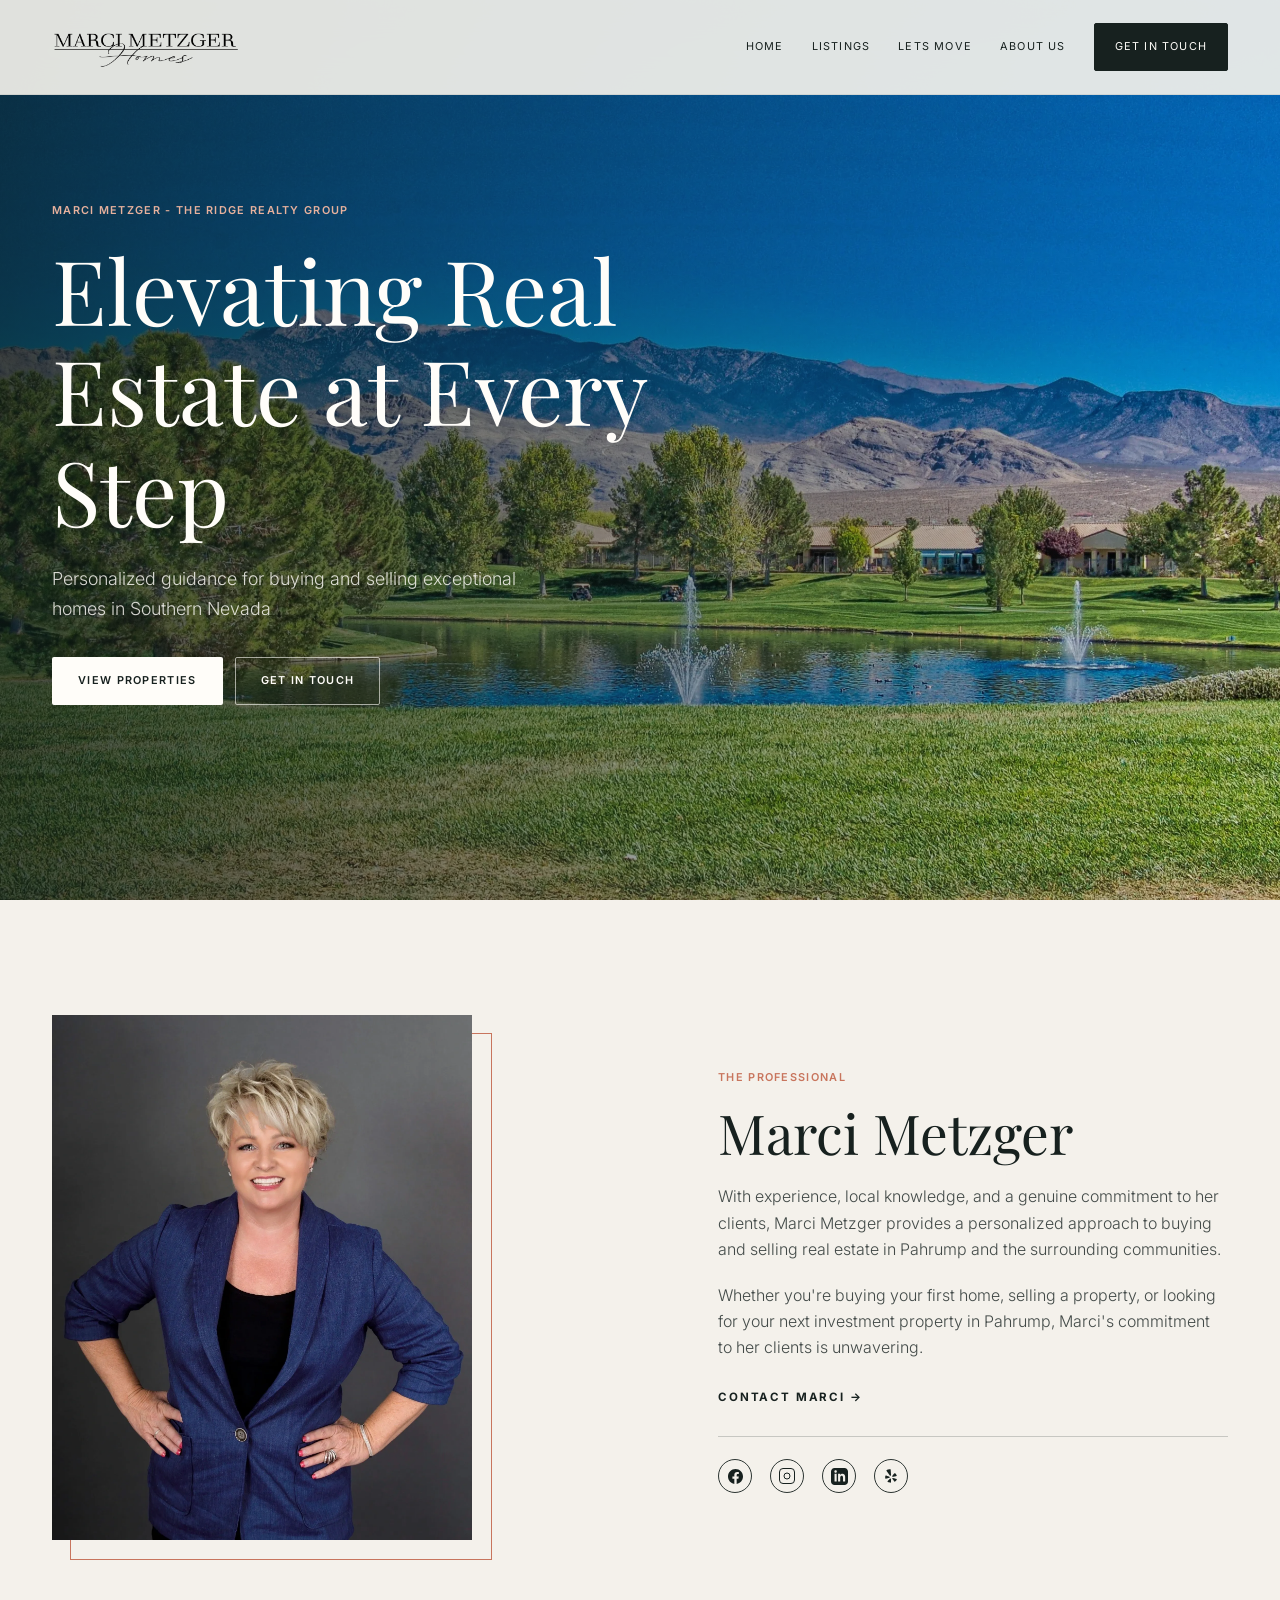
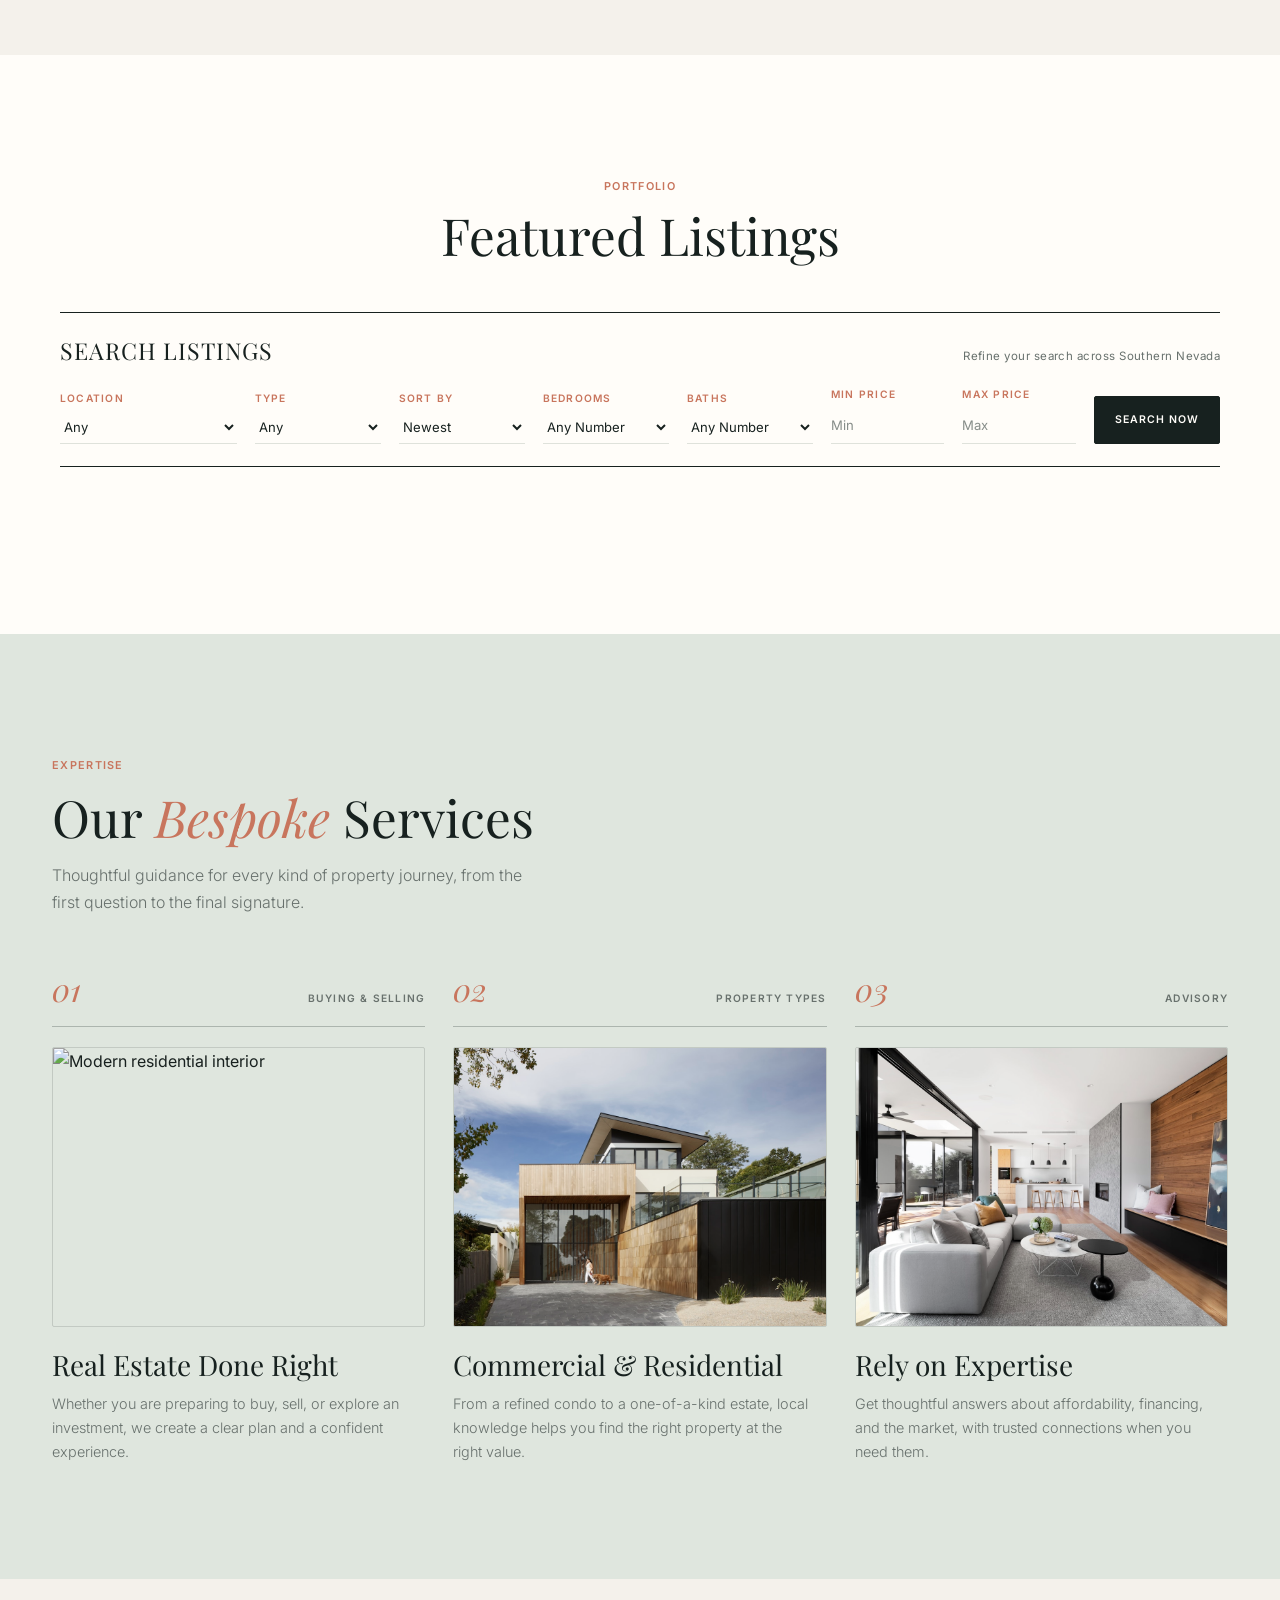
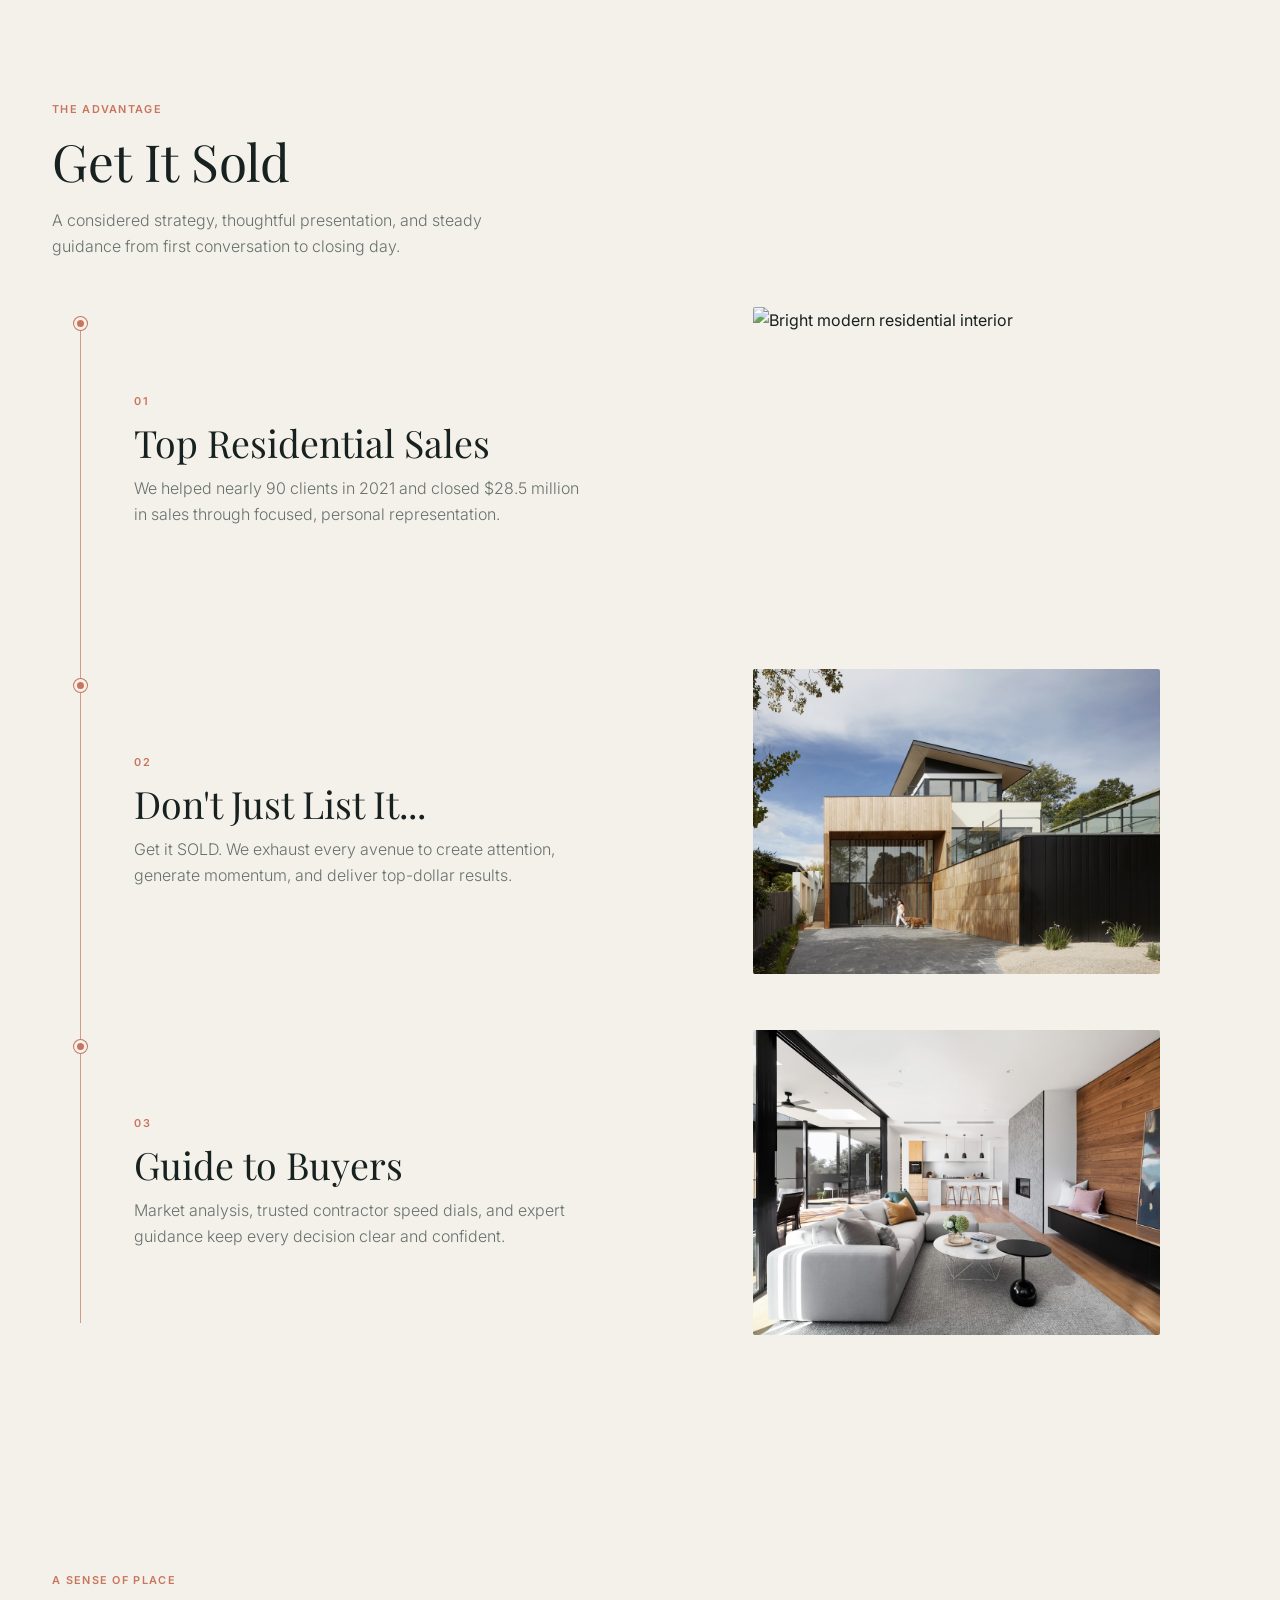
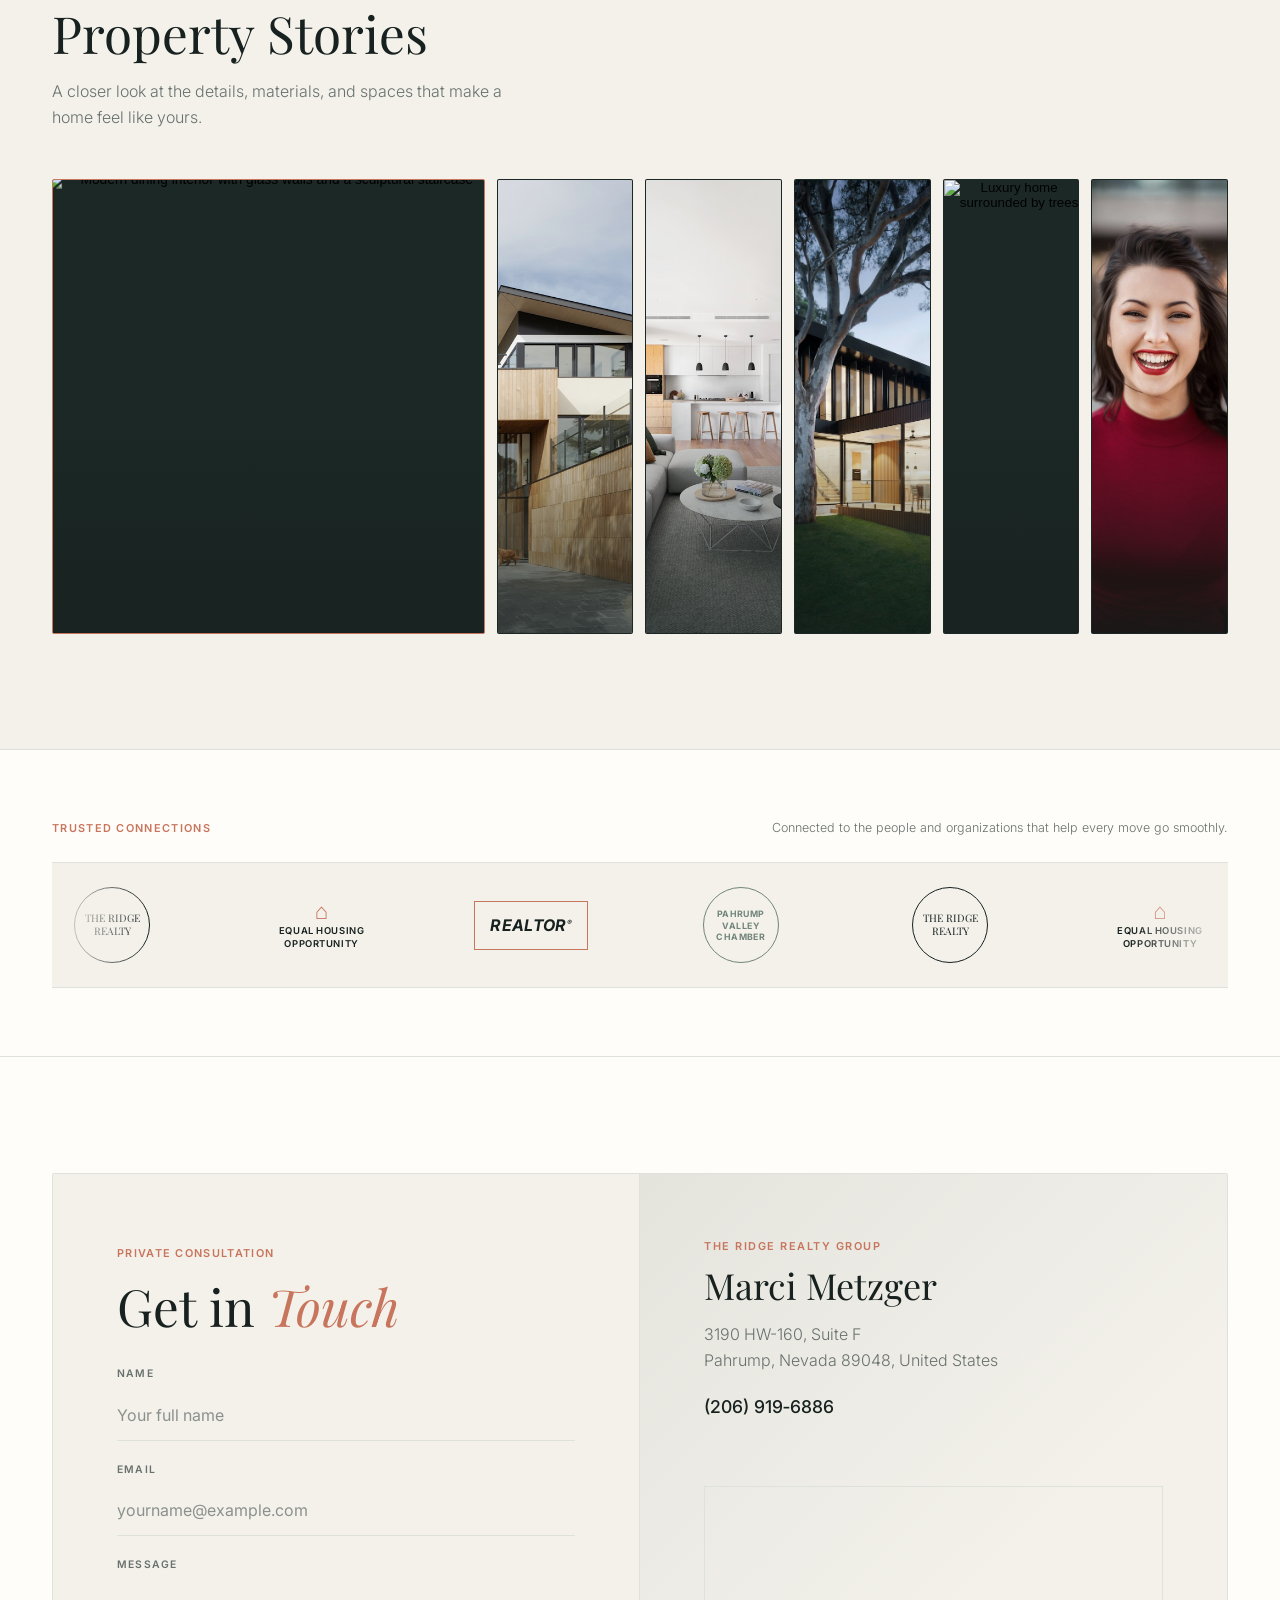
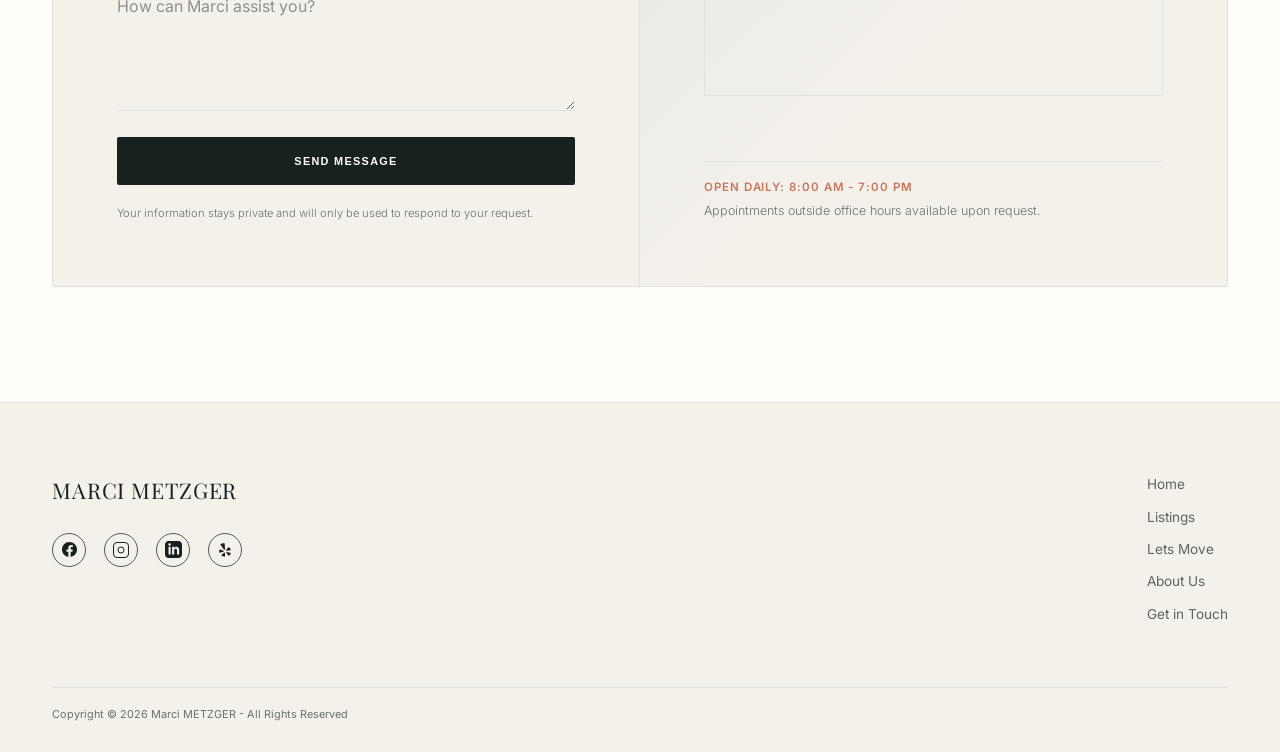
==== commit 8b2f96b4: "Added image and text_About" ====
--- a/Marci_Metziger.html
+++ b/Marci_Metziger.html
@@ -51,13 +51,13 @@
         <div class="container">
             <div class="grid about-grid">
                 <div class="about-image">
-                    <img src="Asset/marci-portrait.jpg" alt="Professional portrait of Marci Metzger" title="Marci Metzger, luxury real estate professional">
+                    <img src="Asset/Marci/photo-5db79f9.webp" alt="Professional portrait of Marci Metzger" title="Marci Metzger, luxury real estate professional">
                 </div>
                 <div class="about-text">
                     <span class="uppercase taupe-text">The Professional</span>
                     <h2 class="about-heading">Marci Metzger</h2>
-                    <p>With over two decades of experience in the local market, Marci Metzger has built a reputation for excellence, integrity, and unparalleled market knowledge. Representing Coldwell Banker Realty, she combines global resources with a deeply personal, boutique-style service.</p>
-                    <p>Whether you are searching for a mountain-modern retreat in Park City or a luxury estate along the Wasatch Front, Marci’s commitment to her clients is unwavering.</p>
+                    <p>With experience, local knowledge, and a genuine commitment to her clients, Marci Metzger provides a personalized approach to buying and selling real estate in Pahrump and the surrounding communities.</p>
+                    <p>Whether you're buying your first home, selling a property, or looking for your next investment property in Pahrump, Marci's commitment to her clients is unwavering.</p>
                     <a href="#contact" class="contact-link">Contact Marci <span aria-hidden="true">→</span></a>
 
                     <div class="social-links" aria-label="Social media links">
--- a/Style.css
+++ b/Style.css
@@ -65,7 +65,7 @@
 
 /* About */
 .about-grid { grid-template-columns: minmax(0, 1.05fr) minmax(0, 0.95fr); align-items: center; gap: clamp(48px, 8vw, 112px); }
-.about-image { position: relative; }
+.about-image { position: relative; width: 100%; max-width: 420px; }
 .about-image img { display: block; width: 100%; aspect-ratio: 4 / 5; object-fit: cover; }
 .about-image::after { content: ''; position: absolute; top: 18px; left: 18px; width: 100%; height: 100%; border: 1px solid var(--terracotta); z-index: -1; }
 .taupe-text { color: var(--terracotta); }
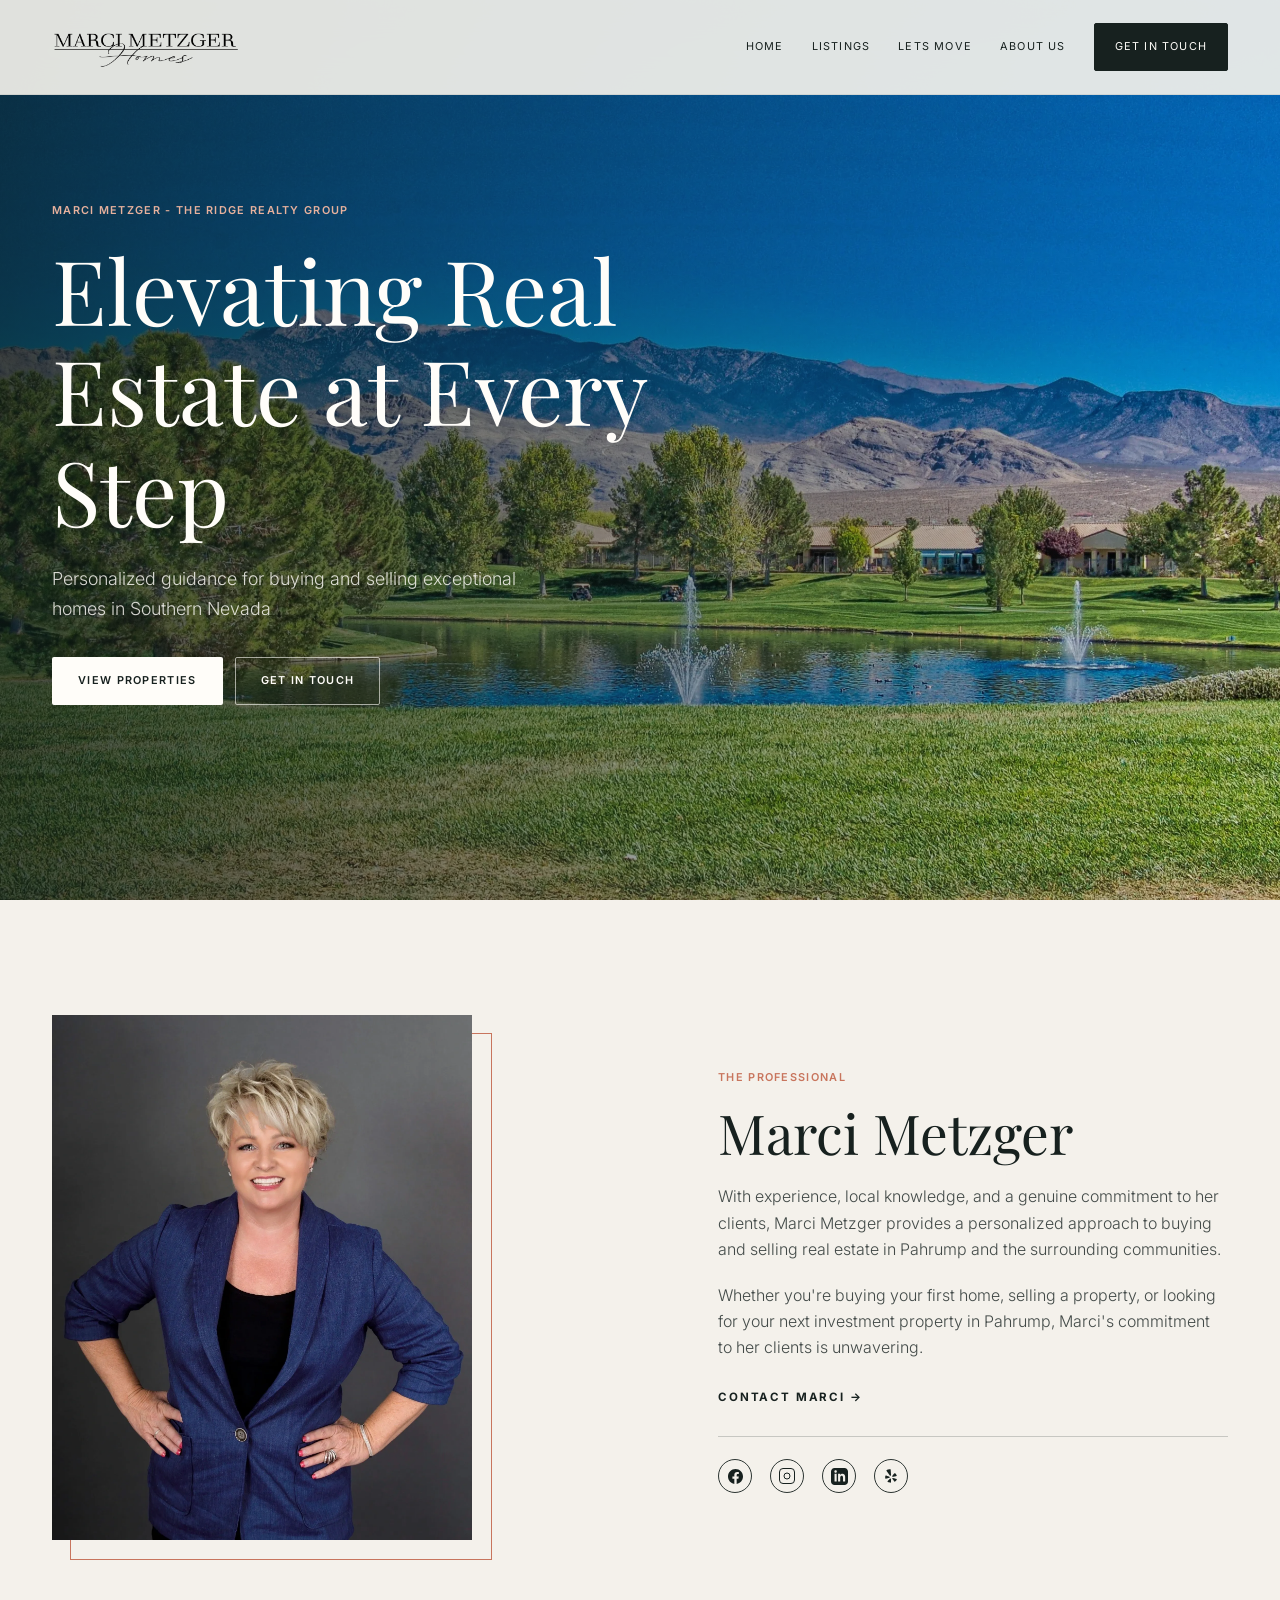
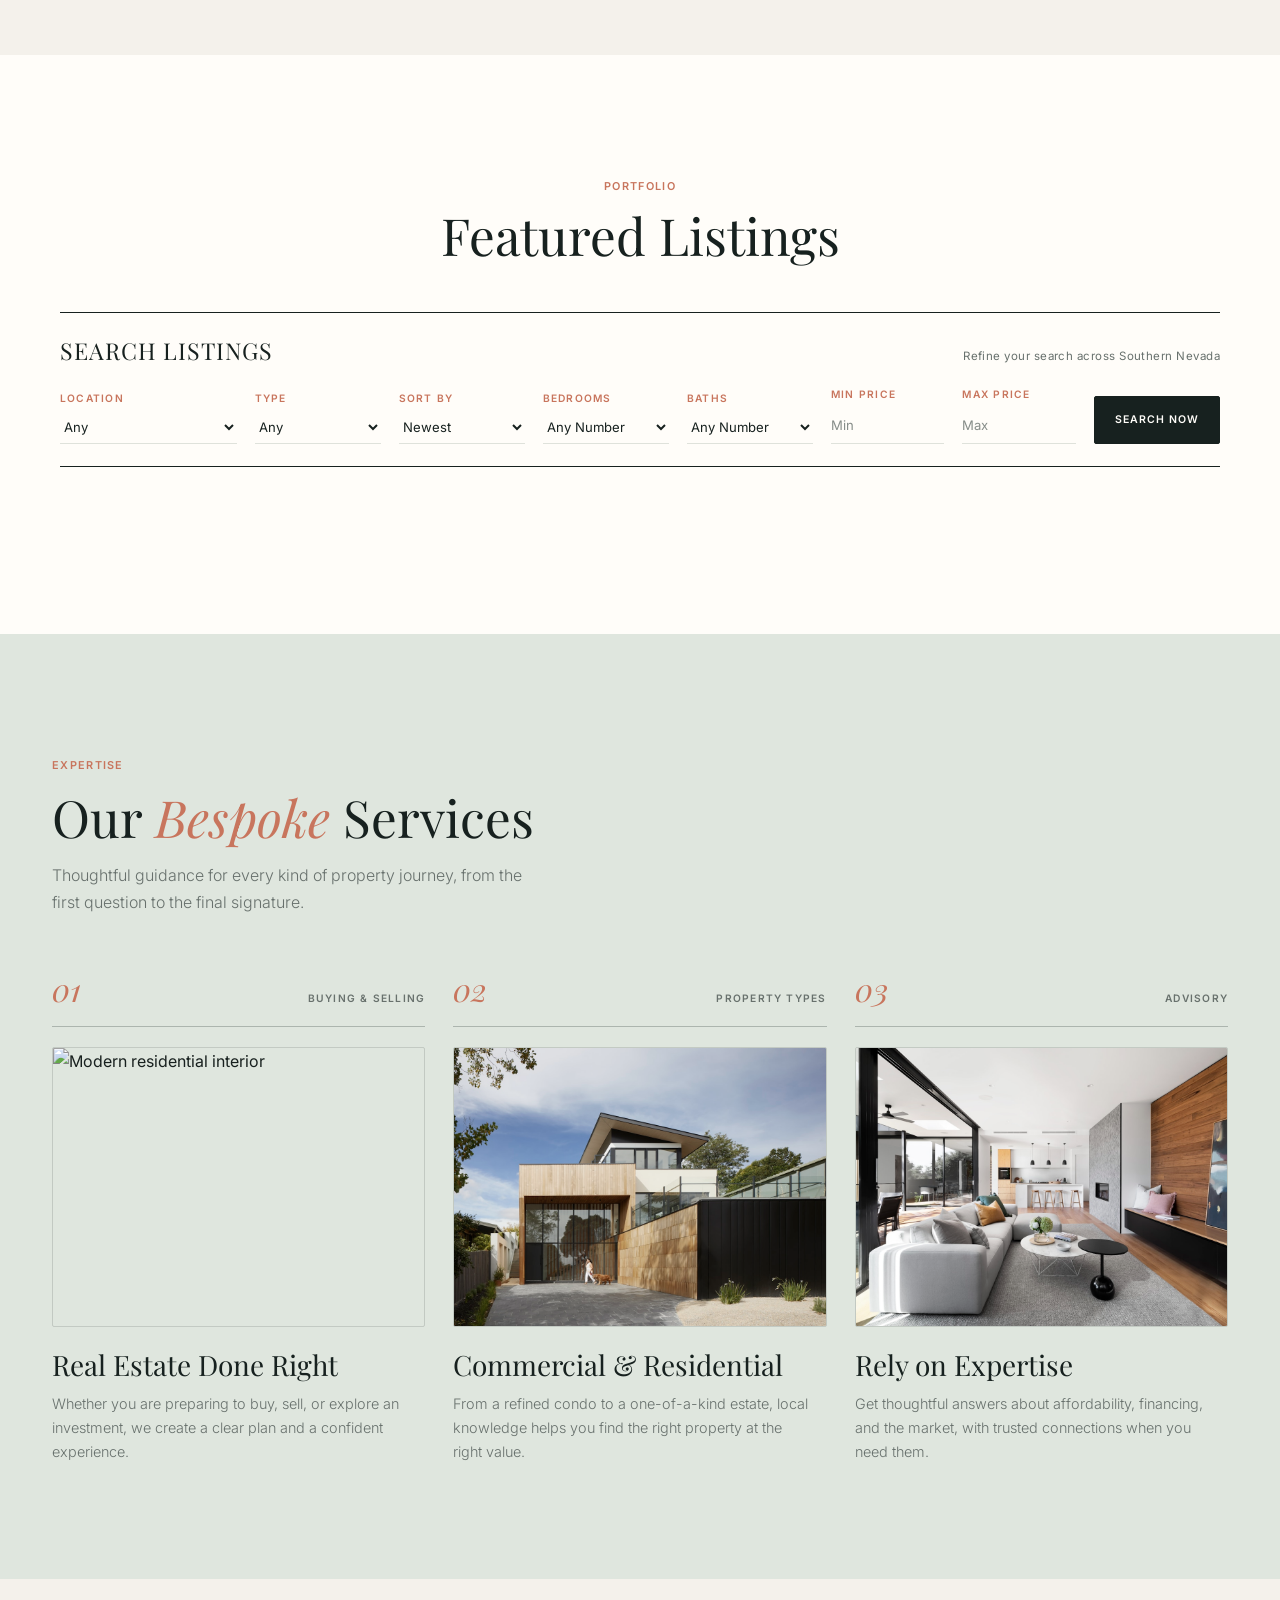
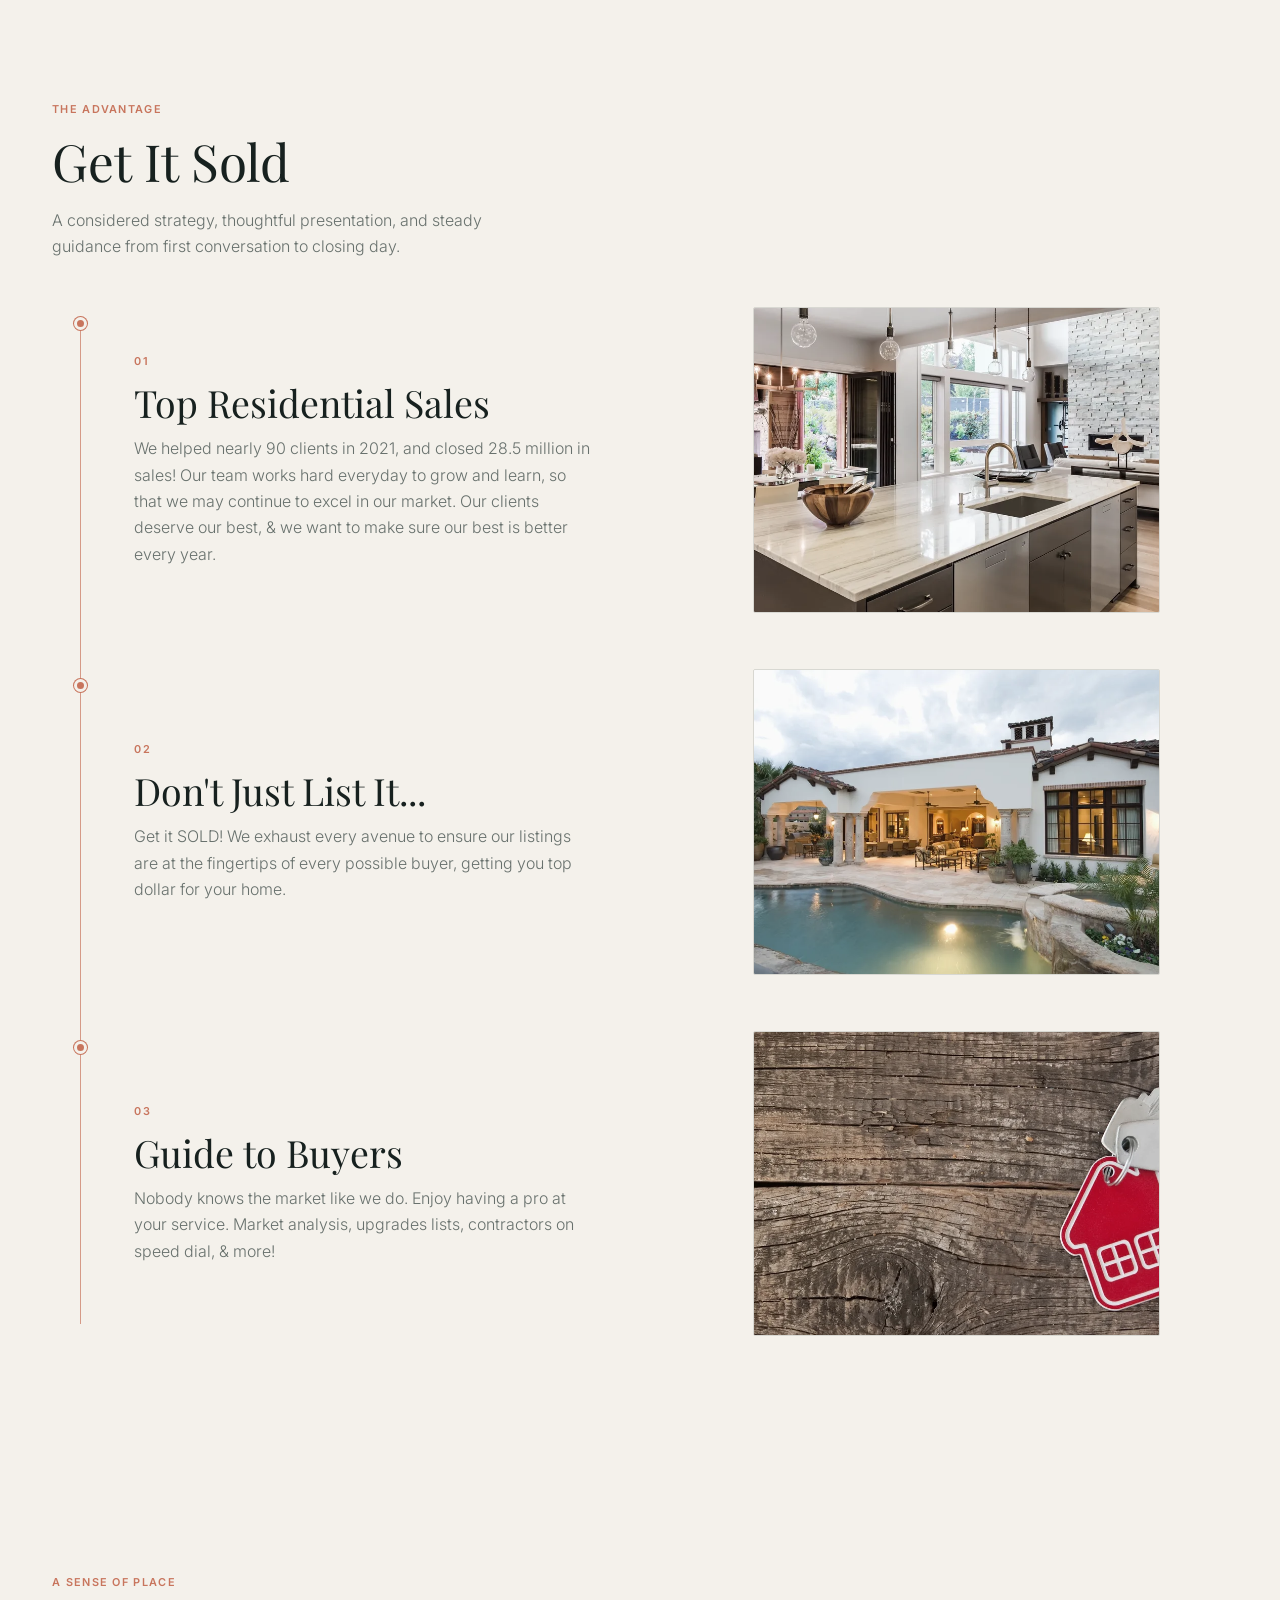
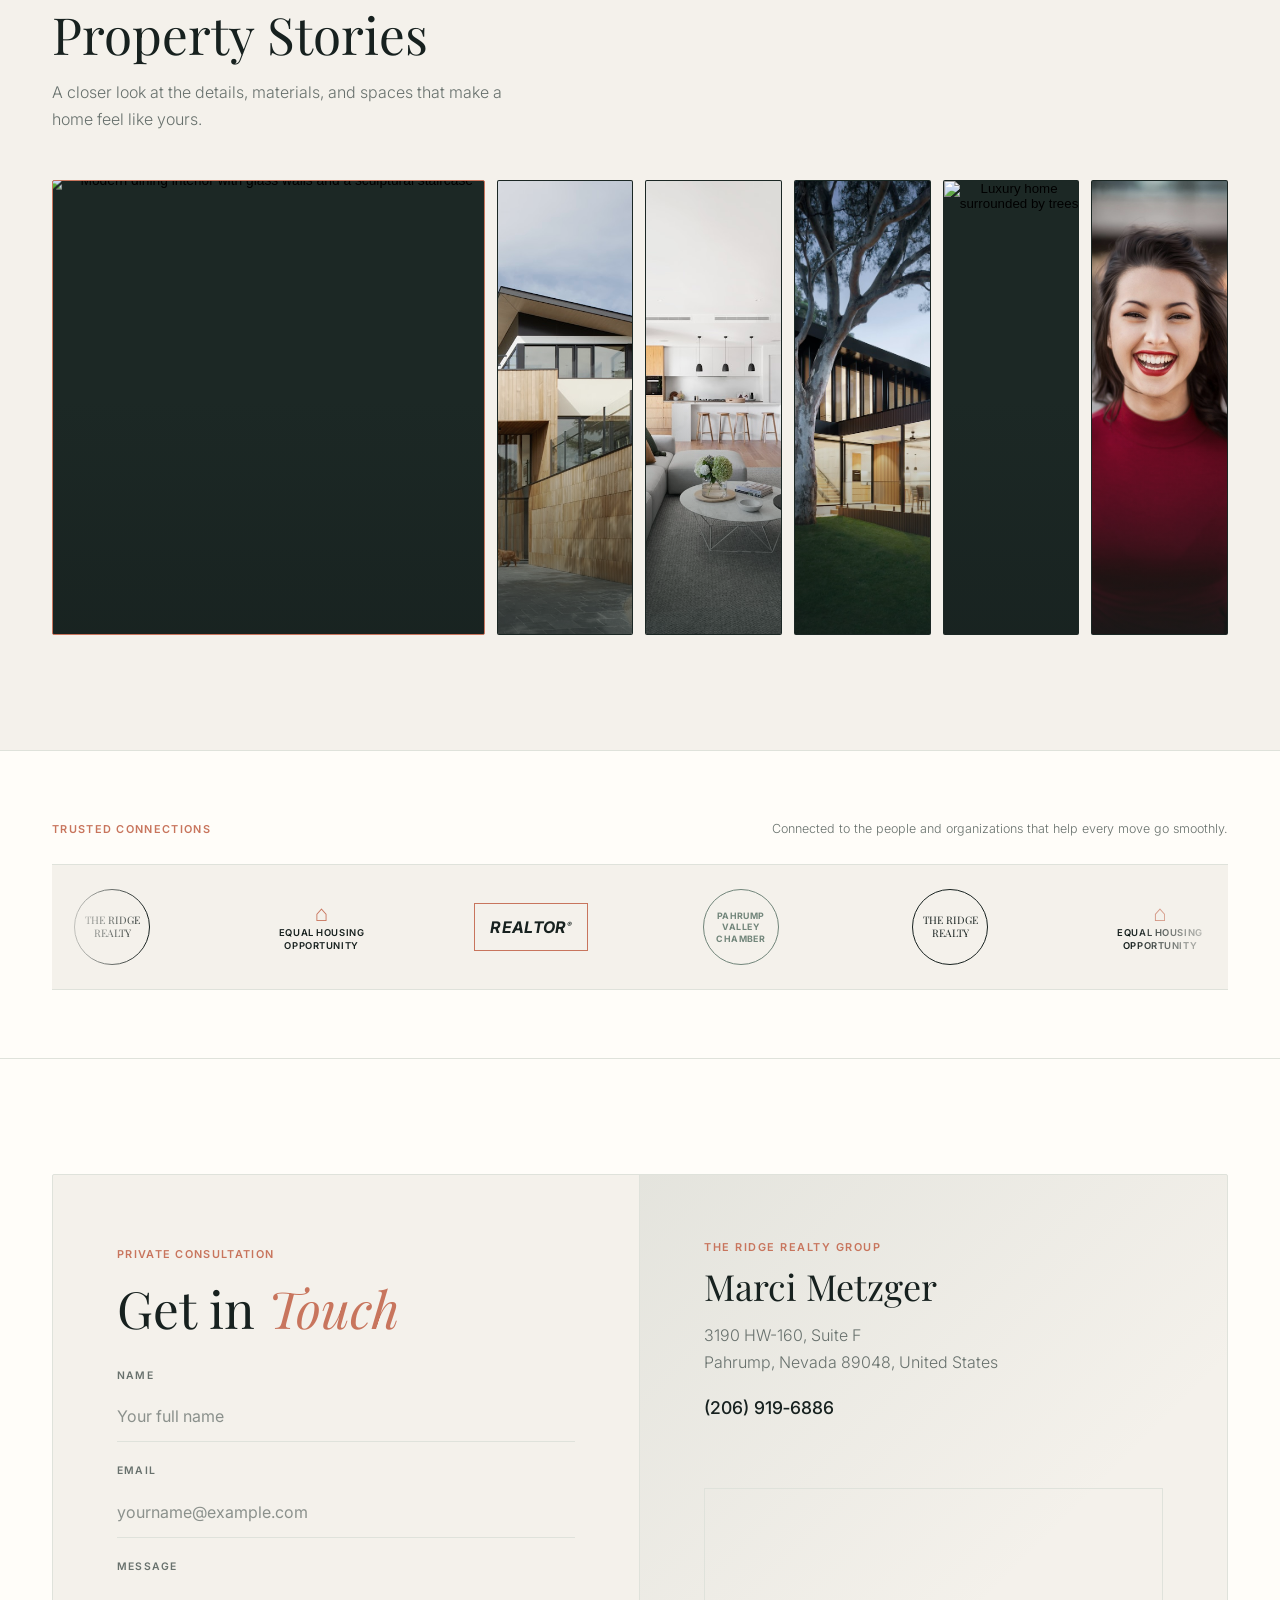
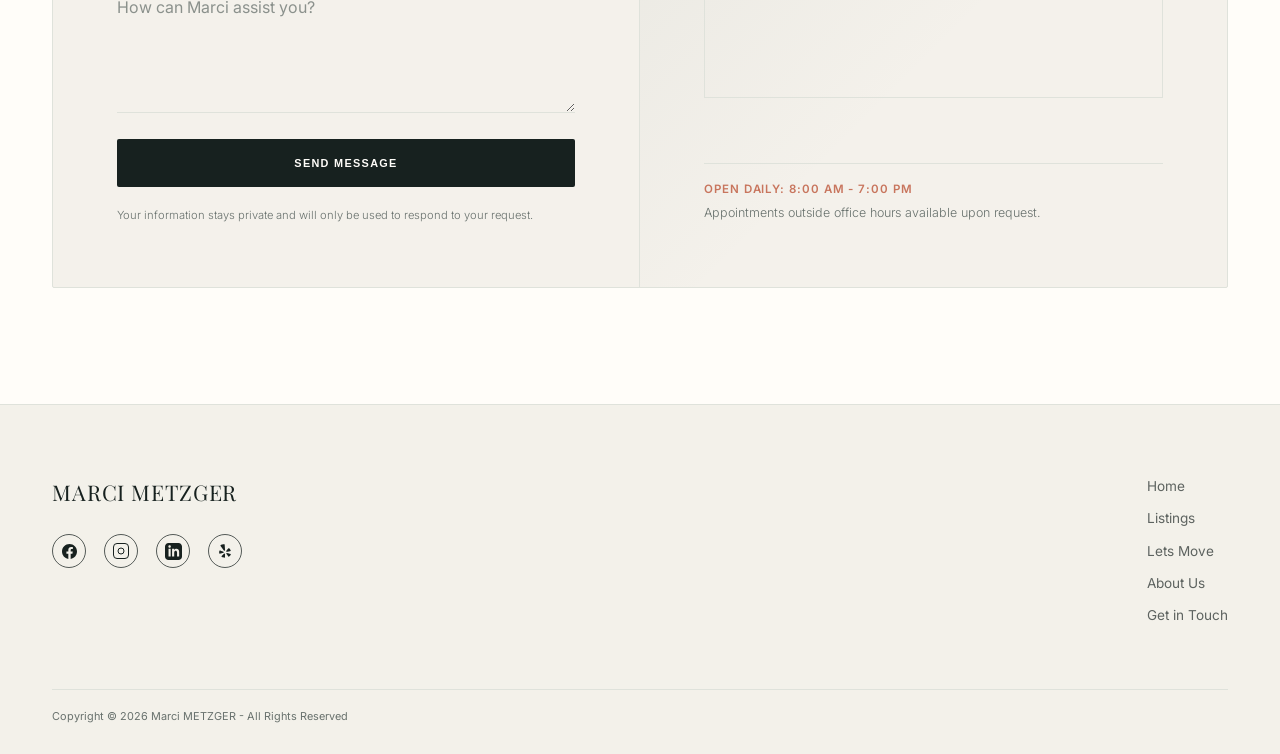
==== commit c45e0a77: "Modified guide section_image and text" ====
--- a/Marci_Metziger.html
+++ b/Marci_Metziger.html
@@ -17,7 +17,7 @@
     <nav aria-label="Primary navigation">
         <div class="container">
             <a href="#" class="logo" aria-label="Marci Metzger home">
-                <img src="Asset/logo.png" alt="Marci Metzger Homes">
+                <img src="Asset/logo/logo.png" alt="Marci Metzger Homes">
             </a>
             <div class="nav-links">
                 <a href="#">Home</a>
@@ -216,9 +216,11 @@
                     <div class="selling-copy">
                         <span class="selling-number">01</span>
                         <h3>Top Residential Sales</h3>
-                        <p>We helped nearly 90 clients in 2021 and closed $28.5 million in sales through focused, personal representation.</p>
-                    </div>
-                    <img class="selling-image" src="Asset/property-park-city.jpg" alt="Bright modern residential interior">
+                        <p>We helped nearly 90 clients in 2021, and closed 28.5 million in sales! Our team works hard everyday to grow and learn, so that we may continue to excel in our market. Our clients deserve our best, & we want to make sure our best is better every year.</p>
+                    </div>
+                    <div class="selling-image-wrap">
+                        <img class="selling-image" src="Asset/Guide Section/1.webp" alt="Bright modern residential interior">
+                    </div>
                 </article>
 
                 <article class="selling-step">
@@ -226,9 +228,11 @@
                     <div class="selling-copy">
                         <span class="selling-number">02</span>
                         <h3>Don't Just List It...</h3>
-                        <p>Get it SOLD. We exhaust every avenue to create attention, generate momentum, and deliver top-dollar results.</p>
-                    </div>
-                    <img class="selling-image" src="Asset/property-deer-valley.jpg" alt="Modern home exterior with warm wood details">
+                        <p>Get it SOLD! We exhaust every avenue to ensure our listings are at the fingertips of every possible buyer, getting you top dollar for your home.</p>
+                    </div>
+                    <div class="selling-image-wrap">
+                        <img class="selling-image" src="Asset/Guide Section/2.webp" alt="Modern home exterior with warm wood details">
+                    </div>
                 </article>
 
                 <article class="selling-step">
@@ -236,9 +240,11 @@
                     <div class="selling-copy">
                         <span class="selling-number">03</span>
                         <h3>Guide to Buyers</h3>
-                        <p>Market analysis, trusted contractor speed dials, and expert guidance keep every decision clear and confident.</p>
-                    </div>
-                    <img class="selling-image" src="Asset/property-salt-lake.jpg" alt="Refined open-plan living room">
+                        <p>Nobody knows the market like we do. Enjoy having a pro at your service. Market analysis, upgrades lists, contractors on speed dial, & more!</p>
+                    </div>
+                    <div class="selling-image-wrap">
+                        <img class="selling-image" src="Asset/Guide Section/3.webp" alt="Refined open-plan living room">
+                    </div>
                 </article>
             </div>
         </div>
--- a/Style.css
+++ b/Style.css
@@ -129,7 +129,29 @@
 .selling-number { display: block; color: var(--terracotta); font-size: 0.68rem; font-weight: 600; letter-spacing: 0.14em; margin-bottom: 10px; }
 .selling-copy h3 { font-size: clamp(1.7rem, 3vw, 2.35rem); margin-bottom: 12px; }
 .selling-copy p { max-width: 460px; }
-.selling-image { display: block; width: 100%; aspect-ratio: 4 / 3; object-fit: cover; filter: saturate(0.8); border-radius: var(--radius); }
+.selling-image-wrap {
+    overflow: hidden;
+    border: 1px solid rgba(23, 33, 31, 0.12);
+    border-radius: var(--radius);
+    transition: border-color 0.35s ease, box-shadow 0.35s ease, transform 0.35s ease;
+}
+.selling-step:hover .selling-image-wrap {
+    border-color: var(--terracotta);
+    box-shadow: 0 16px 30px rgba(23, 33, 31, 0.08);
+}
+.selling-image {
+    display: block;
+    width: 100%;
+    aspect-ratio: 4 / 3;
+    object-fit: cover;
+    object-position: center;
+    filter: saturate(0.8);
+    transition: transform 0.65s ease, filter 0.65s ease;
+}
+.selling-step:hover .selling-image {
+    transform: scale(1.08);
+    filter: saturate(1);
+}
 
 /* Affiliations Marquee */
 .affiliations { overflow: hidden; padding: 68px 0; background: var(--paper); border-top: 1px solid var(--line); border-bottom: 1px solid var(--line); }
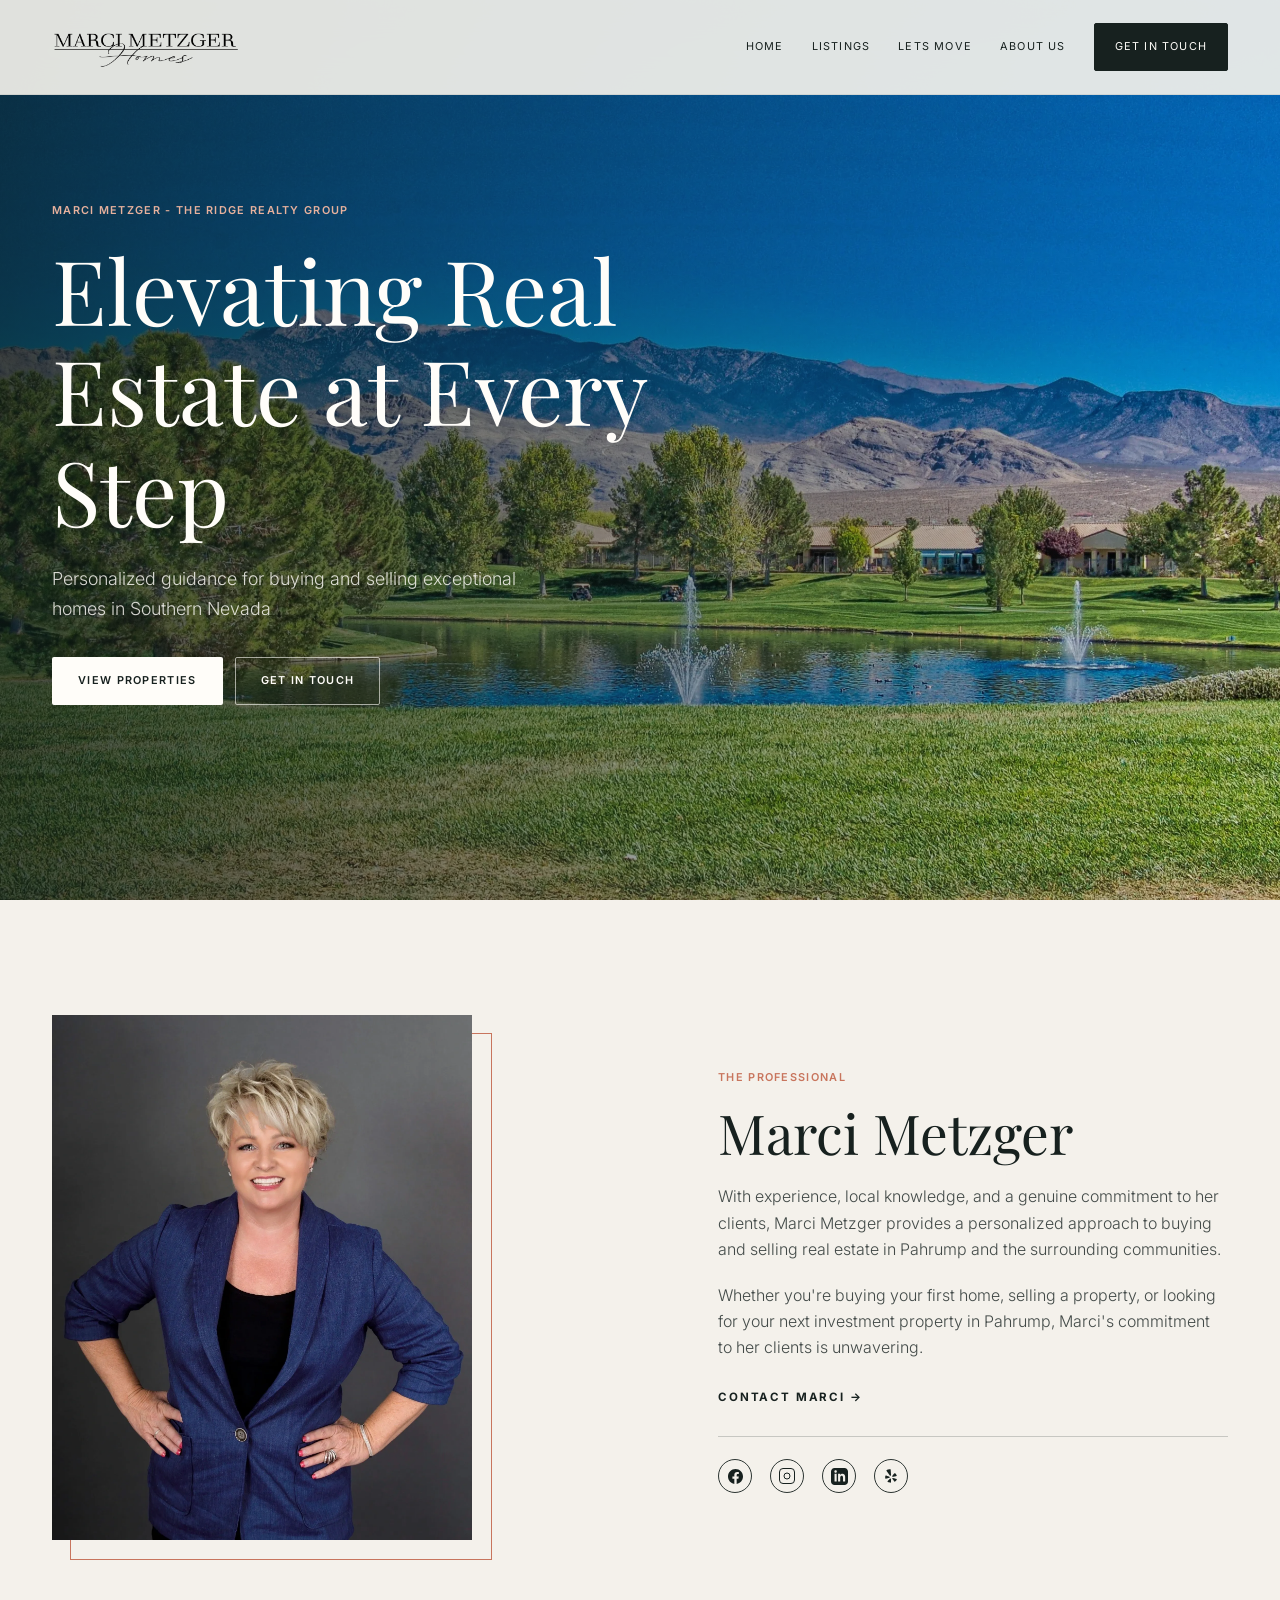
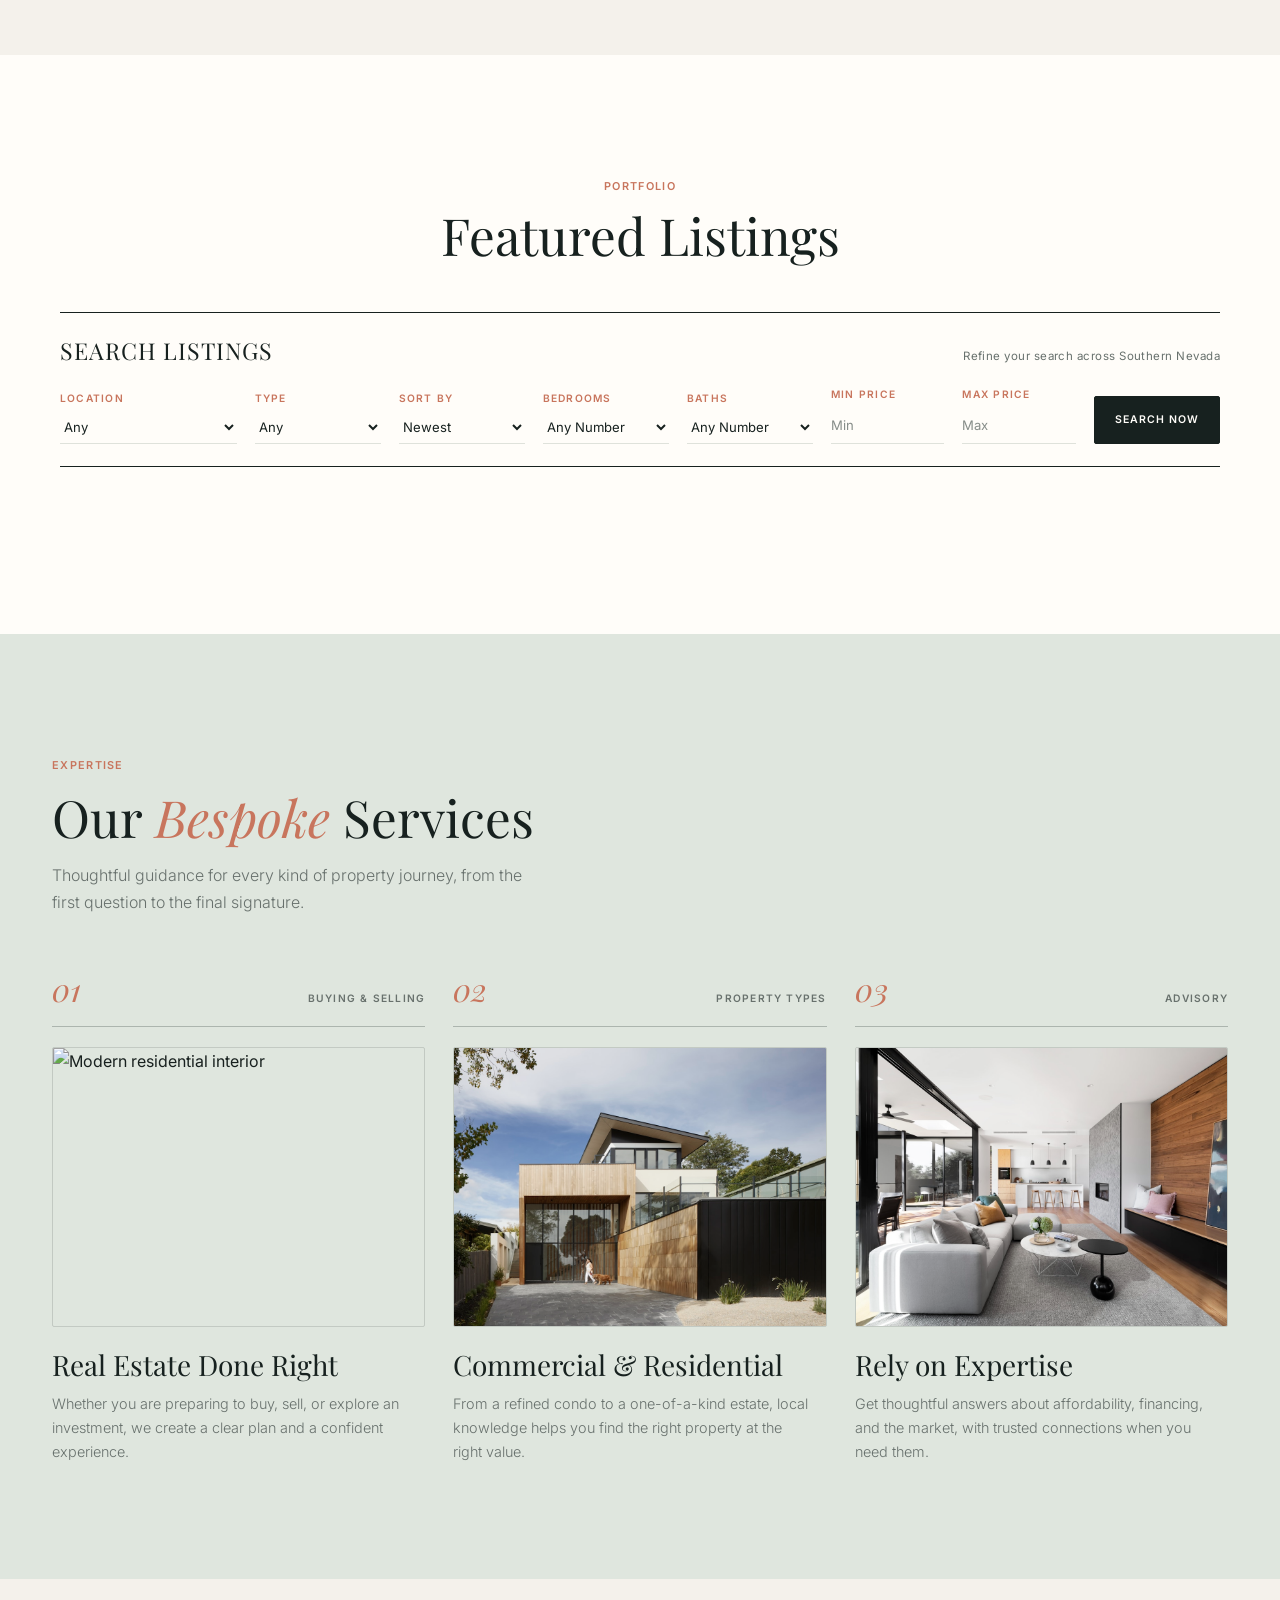
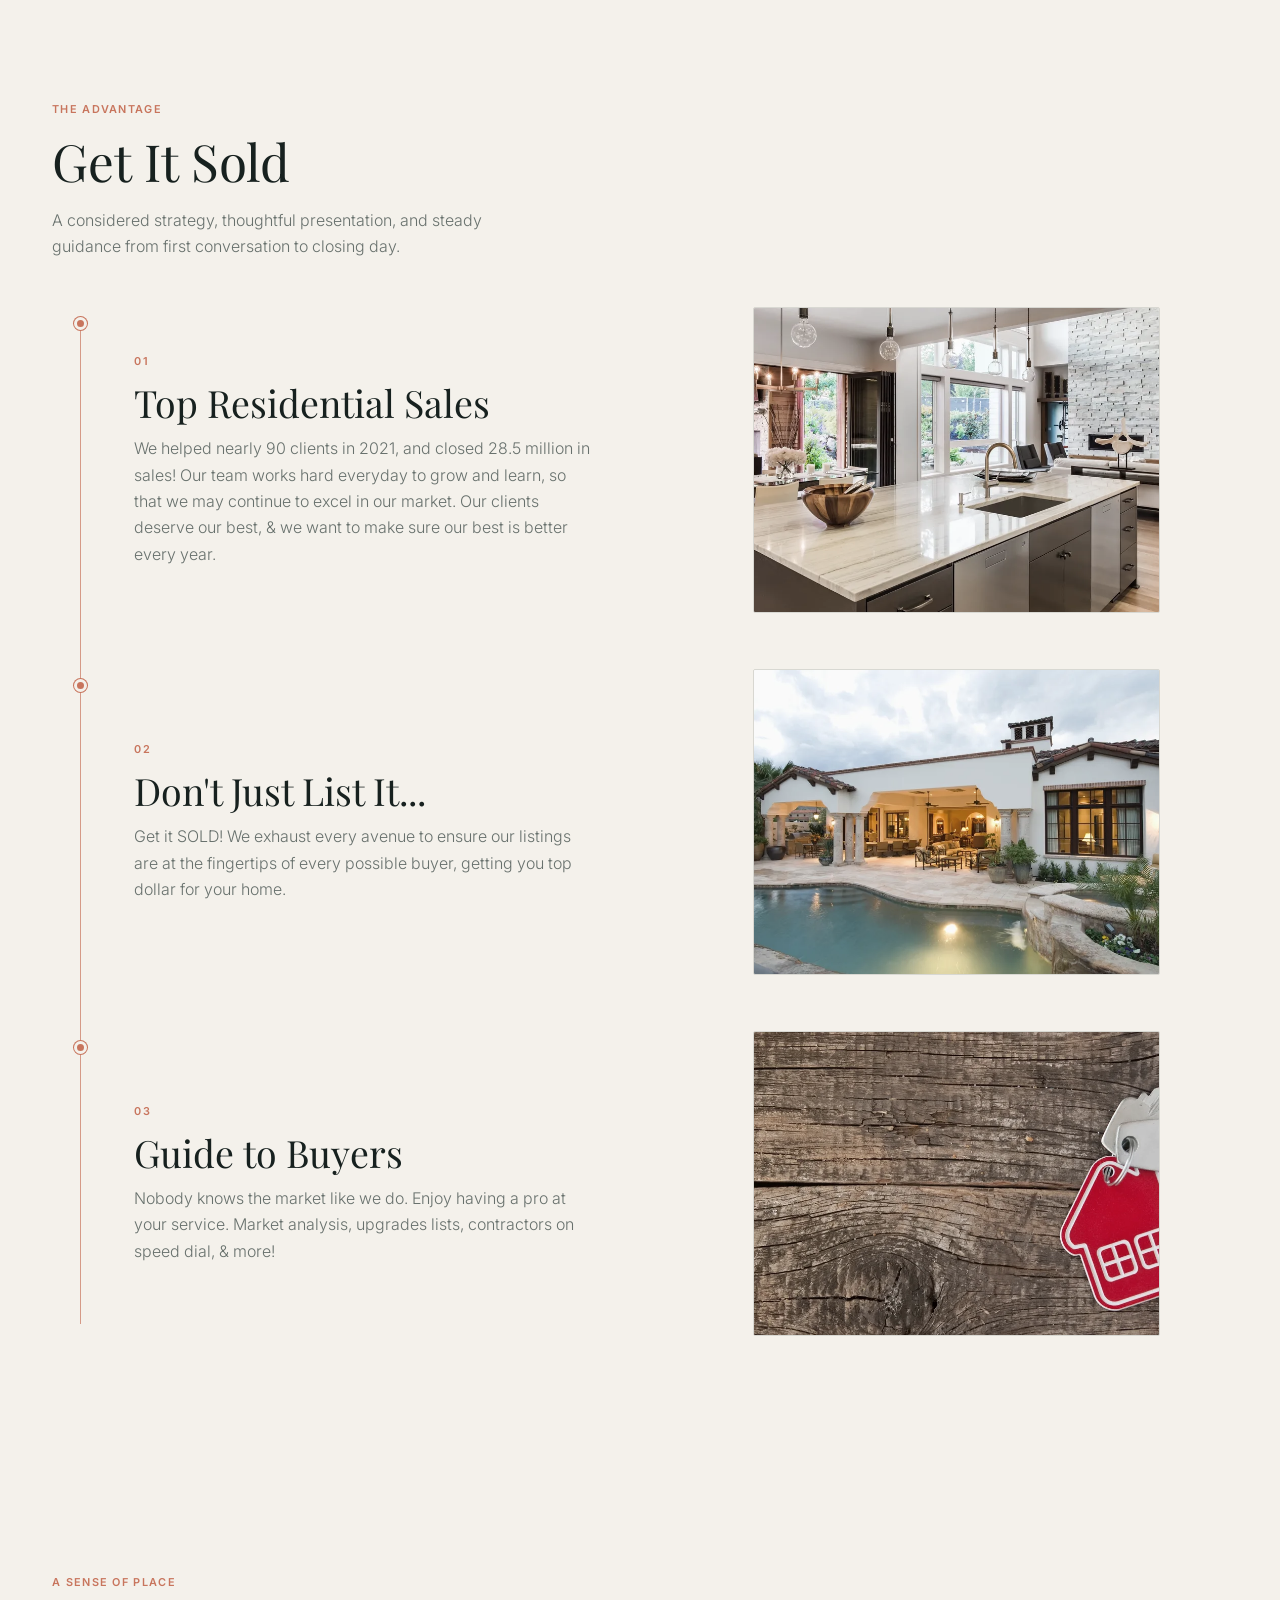
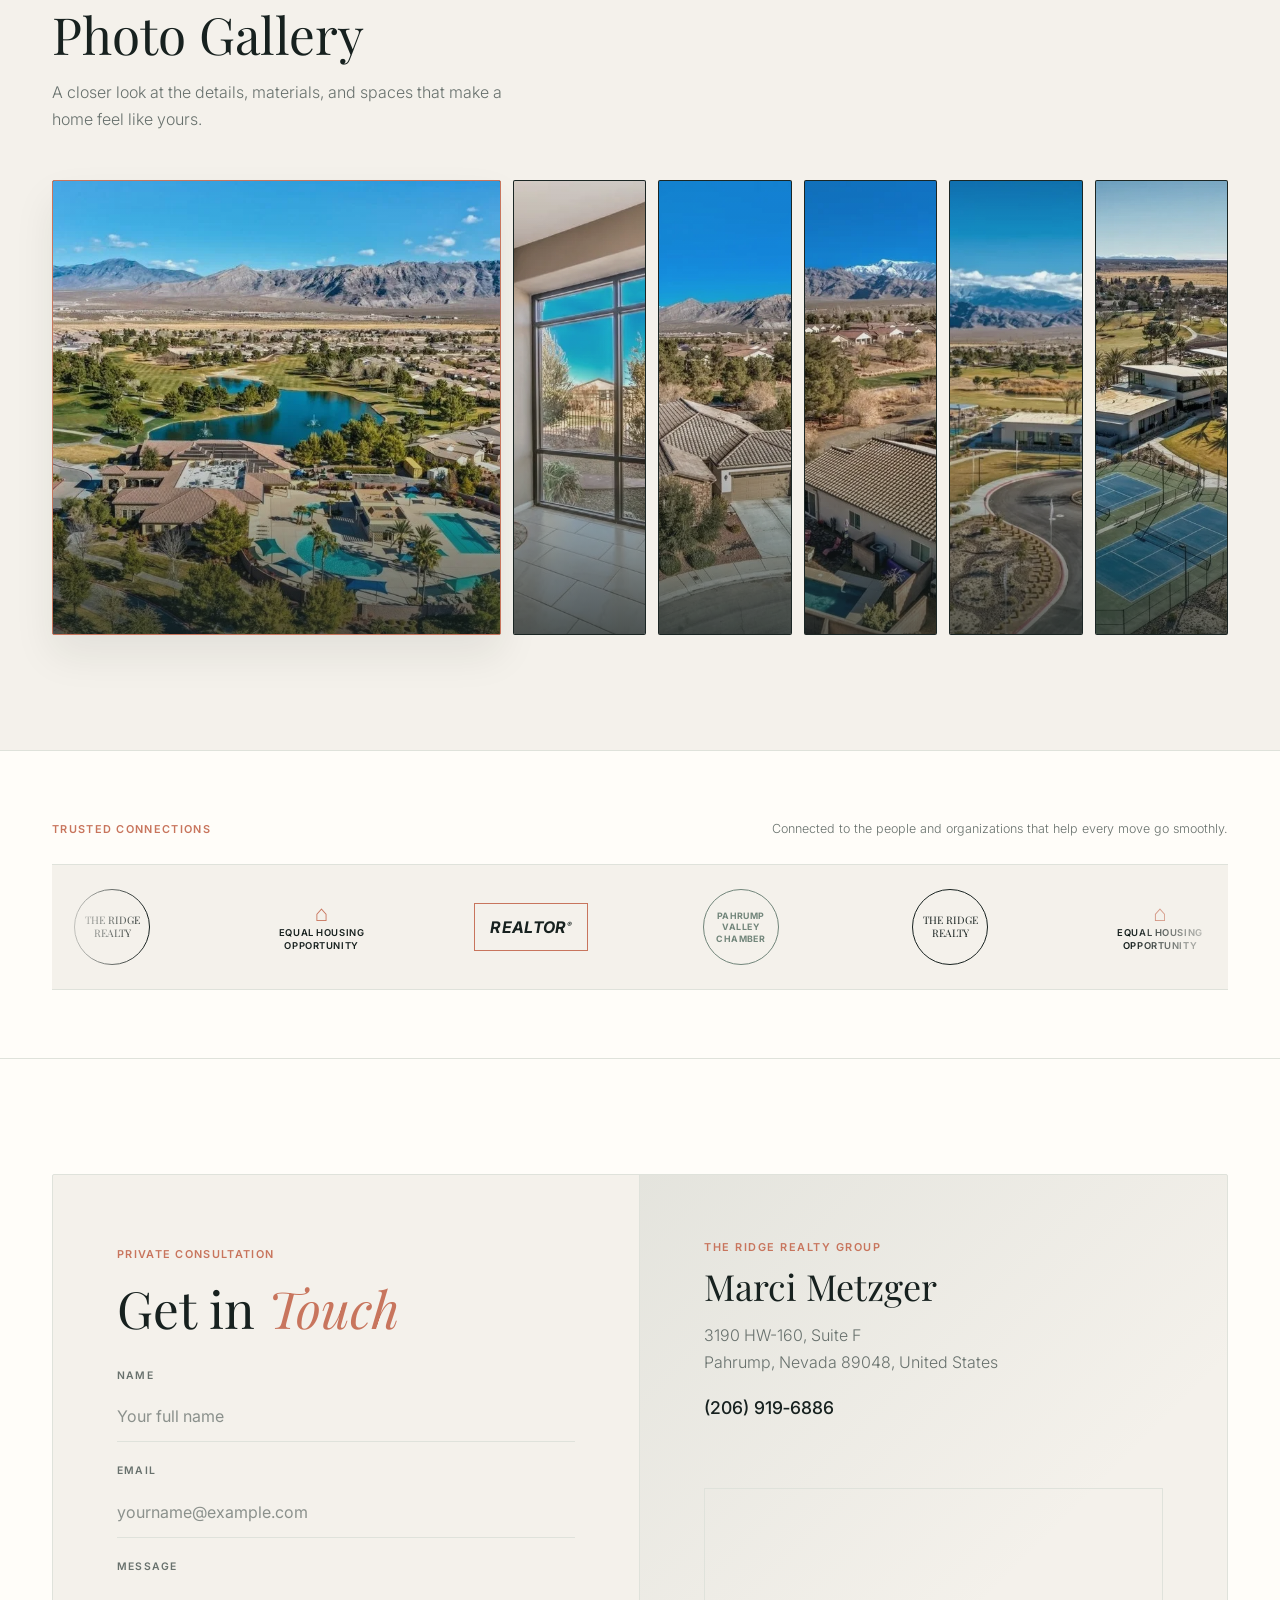
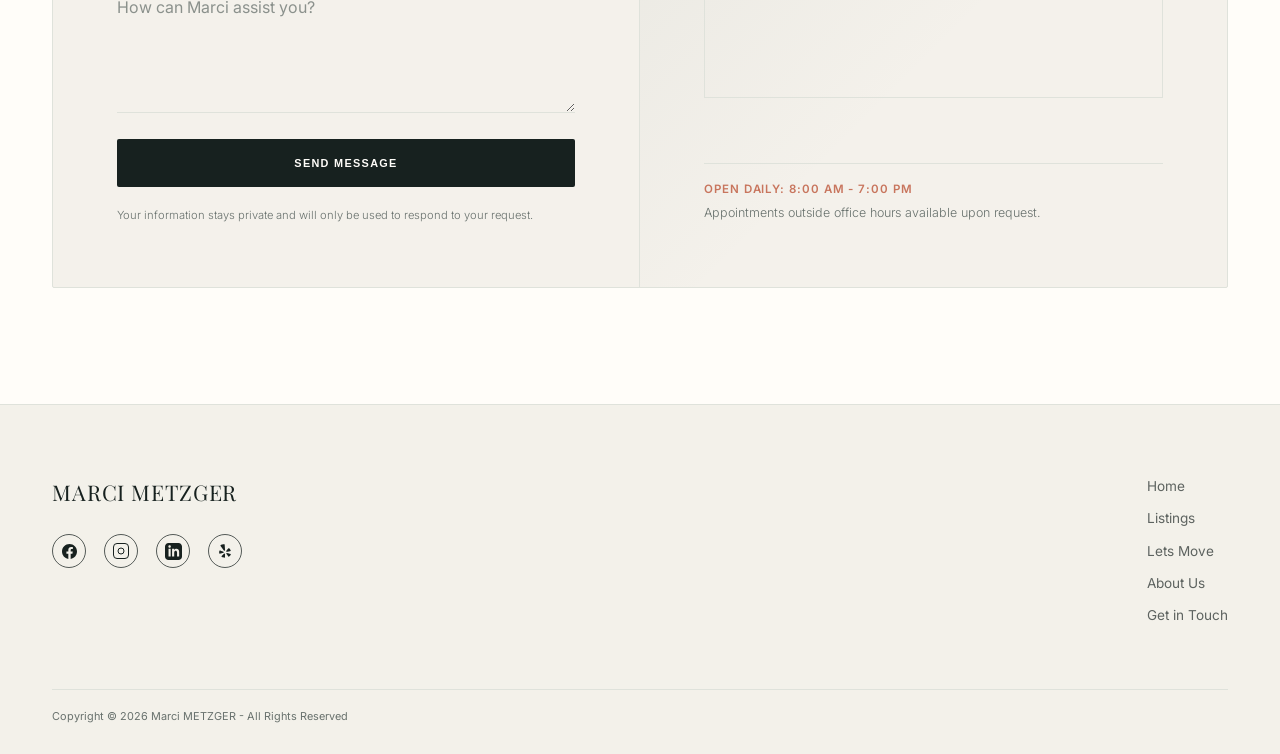
==== commit 0a2d41de: "modified gallery and text" ====
--- a/Marci_Metziger.html
+++ b/Marci_Metziger.html
@@ -255,28 +255,28 @@
         <div class="container">
             <div class="gallery-heading">
                 <span class="uppercase">A Sense Of Place</span>
-                <h2 id="gallery-title">Property Stories</h2>
+                <h2 id="gallery-title">Photo Gallery</h2>
                 <p>A closer look at the details, materials, and spaces that make a home feel like yours.</p>
             </div>
 
             <div class="gallery-accordion">
                 <button class="gallery-card is-active" type="button" aria-expanded="true" aria-label="Show modern dining interior">
-                    <img src="Asset/property-park-city.jpg" alt="Modern dining interior with glass walls and a sculptural staircase">
+                    <img src="Asset/Photo Gallery/1.webp" alt="Modern dining interior with glass walls and a sculptural staircase">
                 </button>
                 <button class="gallery-card" type="button" aria-expanded="false" aria-label="Show modern home exterior">
-                    <img src="Asset/property-deer-valley.jpg" alt="Modern home exterior with wood cladding and glass railings">
+                    <img src="Asset/Photo Gallery/2.webp" alt="Modern home exterior with wood cladding and glass railings">
                 </button>
                 <button class="gallery-card" type="button" aria-expanded="false" aria-label="Show open plan living room">
-                    <img src="Asset/property-salt-lake.jpg" alt="Bright open plan living room with warm wood accents">
+                    <img src="Asset/Photo Gallery/3.webp" alt="Bright open plan living room with warm wood accents">
                 </button>
                 <button class="gallery-card" type="button" aria-expanded="false" aria-label="Show a refined property detail">
-                    <img src="Asset/sample-property.jpg" alt="Refined residential property detail">
+                    <img src="Asset/Photo Gallery/4.webp" alt="Refined residential property detail">
                 </button>
                 <button class="gallery-card" type="button" aria-expanded="false" aria-label="Show a luxury home surrounded by trees">
-                    <img src="Asset/marci-hero.jpg" alt="Luxury home surrounded by trees">
+                    <img src="Asset/Photo Gallery/5.webp" alt="Luxury home surrounded by trees">
                 </button>
                 <button class="gallery-card" type="button" aria-expanded="false" aria-label="Show Marci Metzger">
-                    <img src="Asset/marci-portrait.jpg" alt="Professional portrait of Marci Metzger">
+                    <img src="Asset/Photo Gallery/6.webp" alt="Professional portrait of Marci Metzger">
                 </button>
             </div>
         </div>
--- a/Style.css
+++ b/Style.css
@@ -181,11 +181,134 @@
 .gallery-heading h2 { margin: 13px 0 16px; }
 .gallery-heading p { max-width: 470px; }
 .gallery-accordion { display: flex; gap: 12px; height: 455px; width: 100%; }
-.gallery-card { position: relative; flex: 1; overflow: hidden; min-width: 0; padding: 0; border: 1px solid rgba(23, 33, 31, 0.16); border-radius: var(--radius); background: var(--dark); cursor: pointer; transition: flex 500ms cubic-bezier(0.16, 1, 0.3, 1), border-color var(--transition); }
-.gallery-card::after { content: ''; position: absolute; inset: 0; background: linear-gradient(to top, rgba(23, 33, 31, 0.68), transparent 52%); pointer-events: none; }
-.gallery-card.is-active, .gallery-card:hover { flex: 3.2; border-color: var(--terracotta); }
-.gallery-card img { display: block; width: 100%; height: 100%; object-fit: cover; filter: saturate(0.82); transition: transform 500ms ease, filter 500ms ease; }
-.gallery-card:hover img, .gallery-card.is-active img { transform: scale(1.035); filter: saturate(1); }
+.gallery-card {
+    position: relative;
+    flex: 1;
+    overflow: hidden;
+    min-width: 0;
+    padding: 0;
+    border: 1px solid rgba(23, 33, 31, 0.14);
+    border-radius: var(--radius);
+    background: var(--dark);
+    cursor: pointer;
+    transition: flex 500ms cubic-bezier(0.16, 1, 0.3, 1), border-color var(--transition), transform var(--transition), box-shadow var(--transition);
+}
+.gallery-card::before {
+    content: '';
+    position: absolute;
+    inset: 0;
+    z-index: 1;
+    background: linear-gradient(to top, rgba(23, 33, 31, 0.7), rgba(23, 33, 31, 0.12) 45%, rgba(23, 33, 31, 0.02));
+    pointer-events: none;
+}
+.gallery-card.is-active, .gallery-card:hover {
+    flex: 3.4;
+    border-color: var(--terracotta);
+    box-shadow: 0 20px 40px rgba(23, 33, 31, 0.08);
+}
+.gallery-card img { display: block; width: 100%; height: 100%; object-fit: cover; filter: saturate(0.82) contrast(1.02); transition: transform 500ms ease, filter 500ms ease; }
+.gallery-card:hover img, .gallery-card.is-active img { transform: scale(1.05); filter: saturate(1); }
+.gallery-card.is-opening {
+    animation: galleryZoom 0.55s cubic-bezier(0.22, 1, 0.36, 1);
+}
+@keyframes galleryZoom {
+    0% { transform: scale(1); }
+    50% { transform: scale(1.04); }
+    100% { transform: scale(1); }
+}
+.gallery-card-label {
+    position: absolute;
+    left: 18px;
+    right: 18px;
+    bottom: 18px;
+    z-index: 2;
+    display: flex;
+    justify-content: space-between;
+    align-items: end;
+    gap: 12px;
+    opacity: 0;
+    transform: translateY(10px);
+    transition: opacity 300ms ease, transform 300ms ease;
+    pointer-events: none;
+}
+.gallery-card.is-active .gallery-card-label,
+.gallery-card:hover .gallery-card-label {
+    opacity: 1;
+    transform: translateY(0);
+}
+.gallery-card-title {
+    color: var(--paper);
+    font-size: 0.7rem;
+    font-weight: 600;
+    letter-spacing: 0.18em;
+    text-transform: uppercase;
+    line-height: 1.3;
+}
+.gallery-card-meta {
+    color: rgba(255, 253, 249, 0.8);
+    font-size: 0.7rem;
+    letter-spacing: 0.08em;
+    text-transform: uppercase;
+}
+
+.gallery-modal {
+    position: fixed;
+    inset: 0;
+    z-index: 2000;
+    display: flex;
+    align-items: center;
+    justify-content: center;
+    padding: 32px;
+    background: rgba(17, 22, 20, 0.62);
+    opacity: 0;
+    visibility: hidden;
+    pointer-events: none;
+    transition: opacity 220ms ease, visibility 220ms ease;
+}
+.gallery-modal.is-open {
+    opacity: 1;
+    visibility: visible;
+    pointer-events: auto;
+}
+.gallery-modal-panel {
+    position: relative;
+    width: min(94vw, 1200px);
+    max-height: 92vh;
+    display: flex;
+    align-items: center;
+    justify-content: center;
+}
+.gallery-modal-image {
+    display: block;
+    width: 100%;
+    height: auto;
+    max-height: 92vh;
+    object-fit: contain;
+    border: 1px solid rgba(255, 255, 255, 0.12);
+    box-shadow: 0 30px 80px rgba(0, 0, 0, 0.38);
+    border-radius: var(--radius);
+    background: rgba(255, 255, 255, 0.02);
+}
+.gallery-modal-close {
+    position: absolute;
+    top: -18px;
+    right: -18px;
+    width: 42px;
+    height: 42px;
+    border: 1px solid rgba(255, 255, 255, 0.25);
+    border-radius: 50%;
+    background: rgba(23, 33, 31, 0.9);
+    color: var(--paper);
+    font-size: 1.5rem;
+    line-height: 1;
+    cursor: pointer;
+    transition: border-color var(--transition), transform var(--transition);
+}
+.gallery-modal-close:hover {
+    border-color: var(--terracotta);
+    transform: rotate(90deg);
+}
+body.gallery-modal-open { overflow: hidden; }
 
 /* Properties */
 .properties-section { background: var(--paper); }
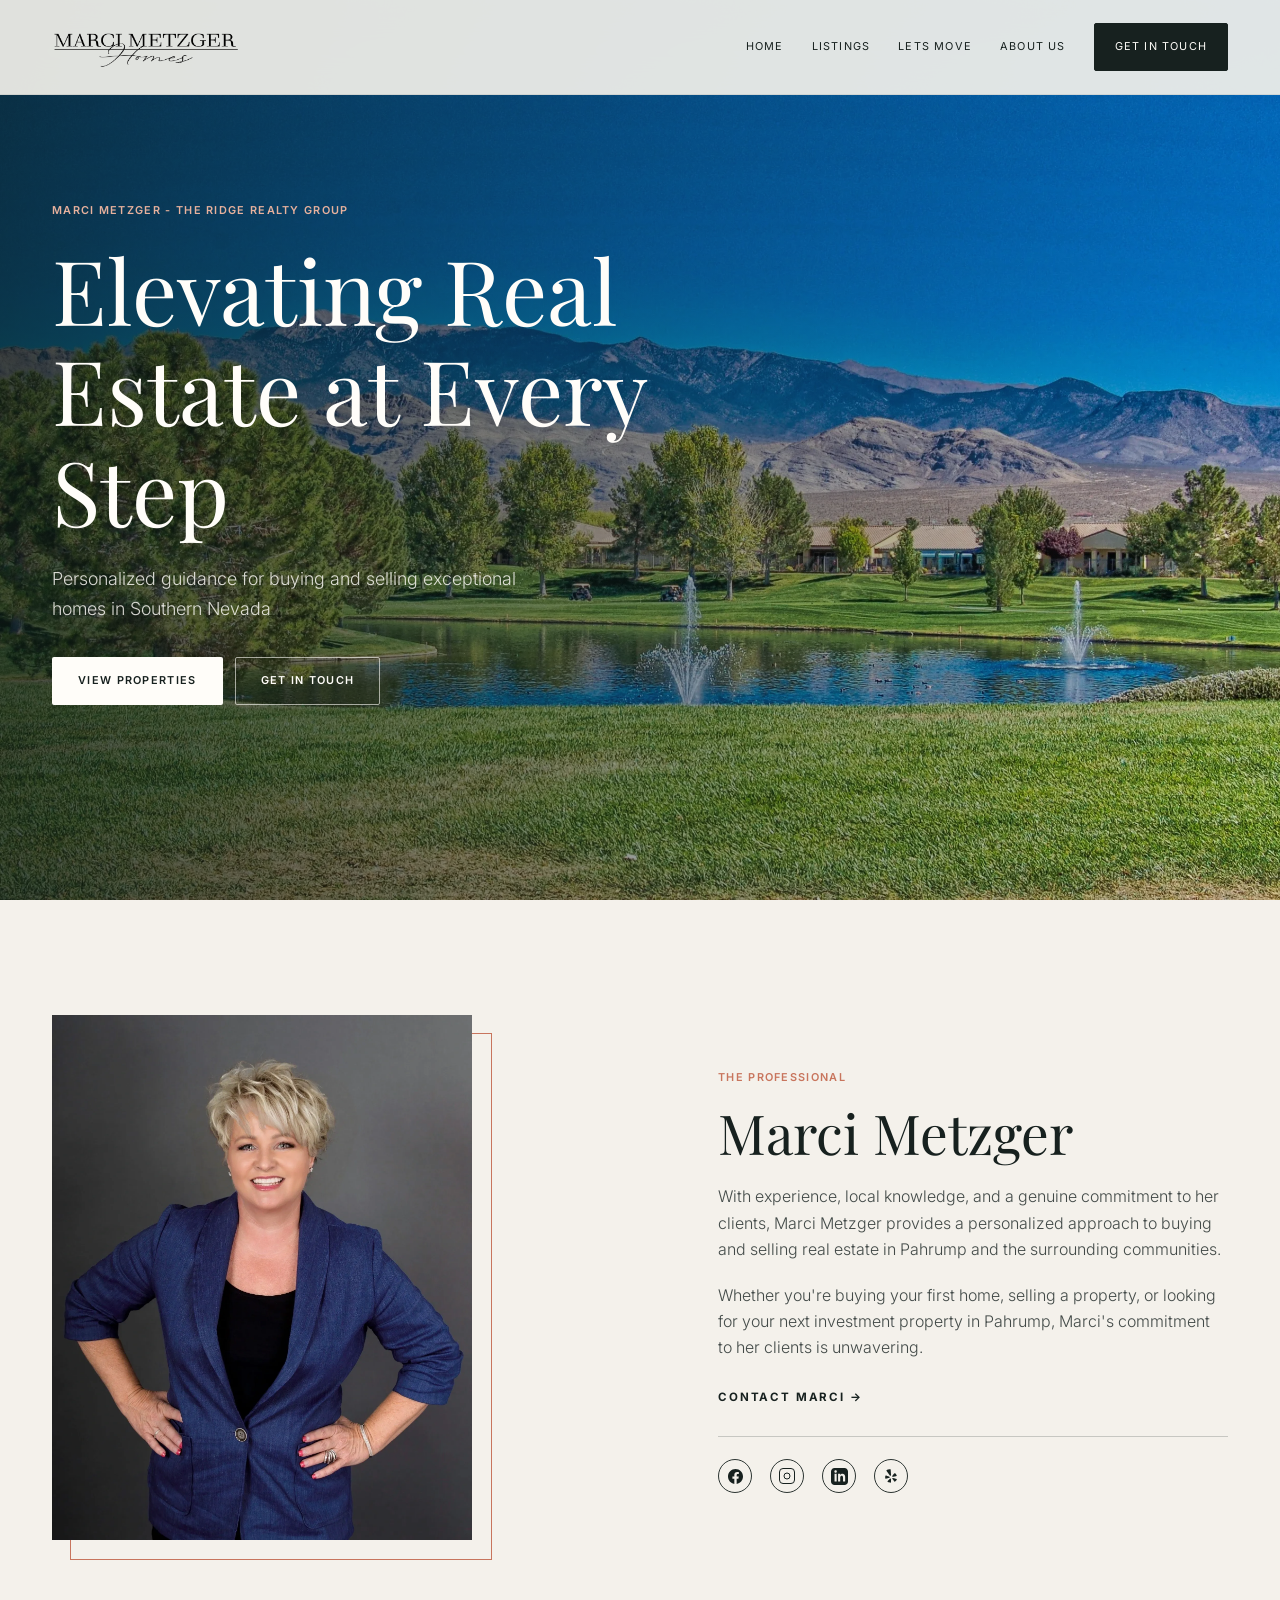
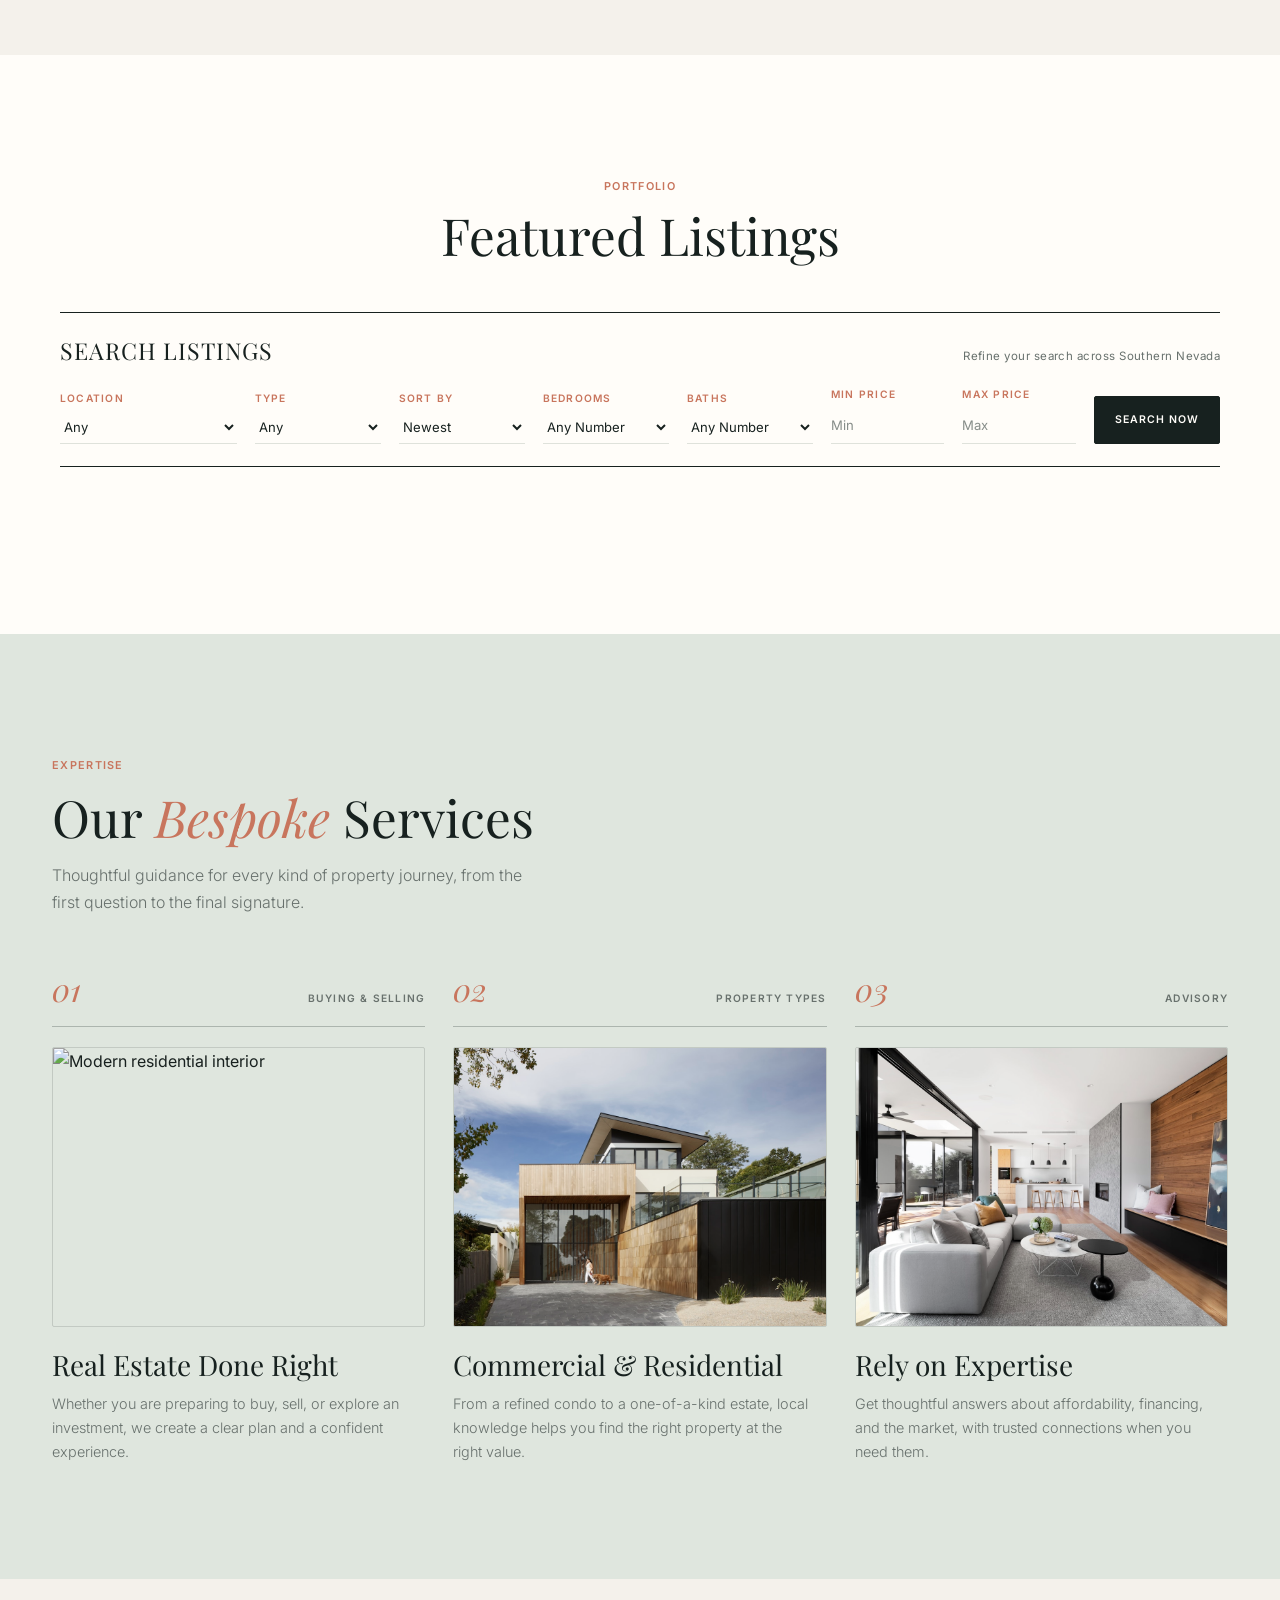
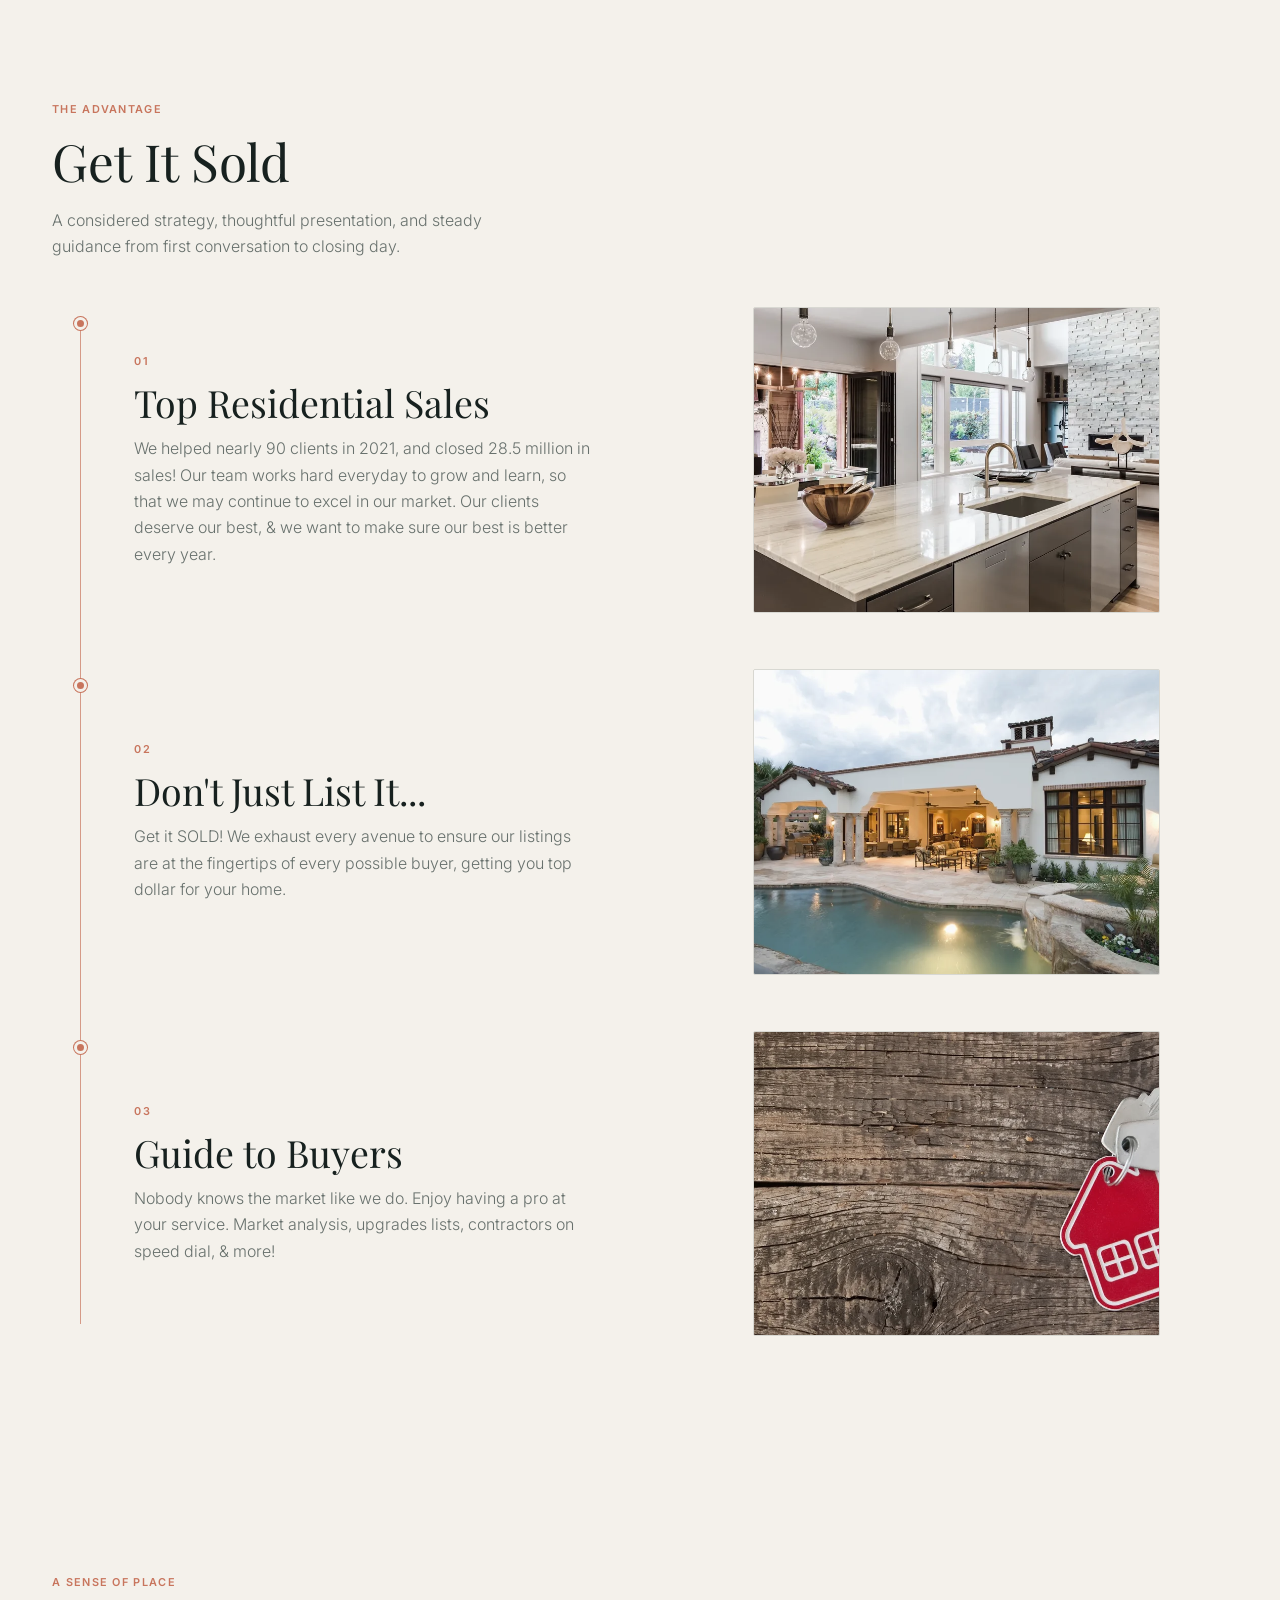
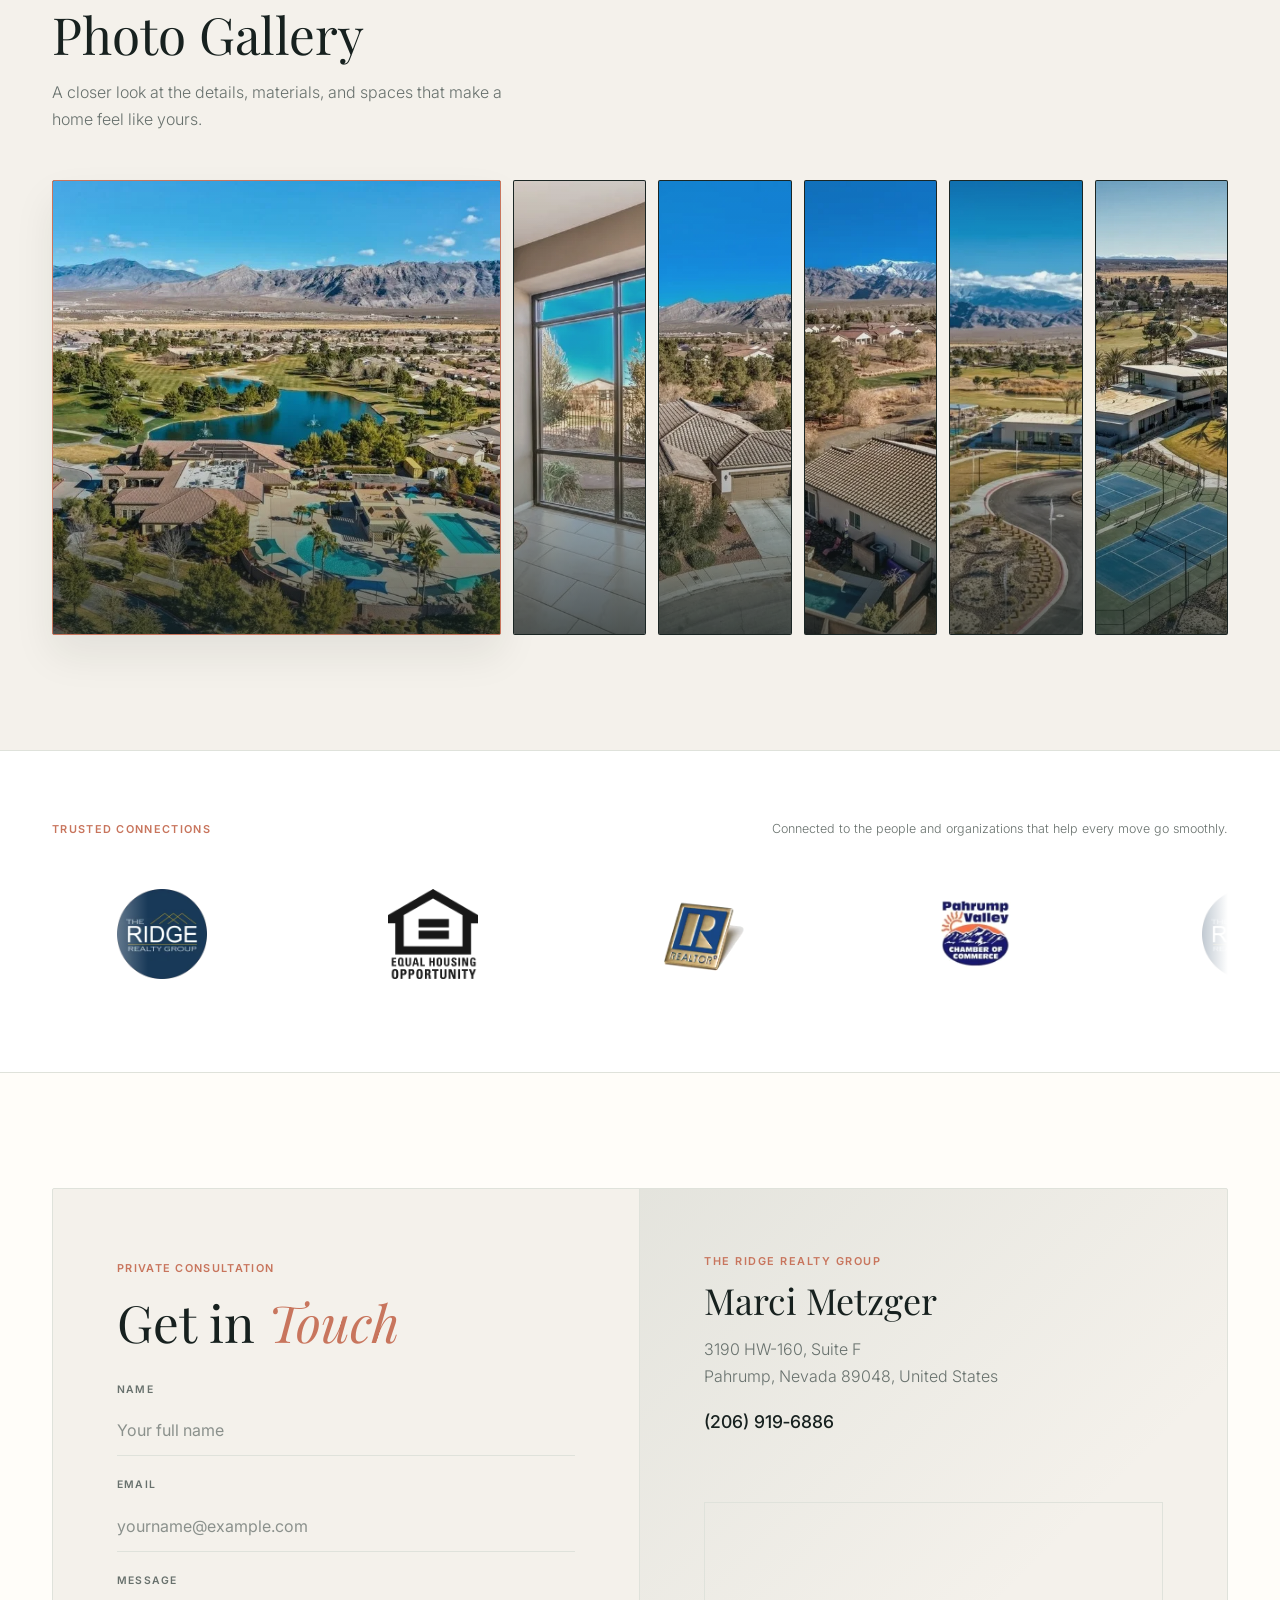
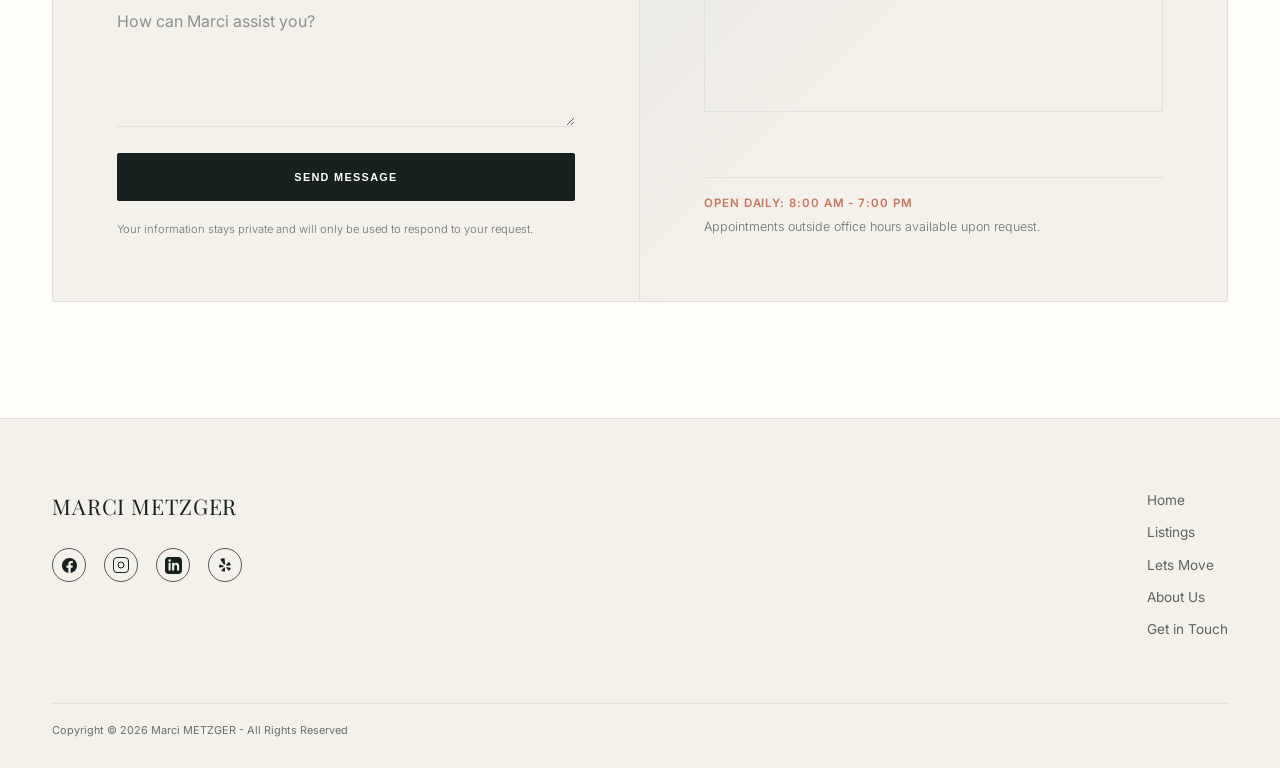
==== commit 6bde8867: "Modified Affiliations gallery" ====
--- a/Marci_Metziger.html
+++ b/Marci_Metziger.html
@@ -291,15 +291,15 @@
             </div>
             <div class="marquee-wrapper">
                 <div class="marquee-track">
-                    <div class="logo-item"><span class="logo-ridge">THE RIDGE<br>REALTY</span></div>
-                    <div class="logo-item"><span class="logo-eho"><span class="eho-mark">⌂</span>EQUAL HOUSING<br>OPPORTUNITY</span></div>
-                    <div class="logo-item"><span class="logo-realtor">REALTOR<sup>®</sup></span></div>
-                    <div class="logo-item"><span class="logo-chamber">PAHRUMP<br>VALLEY<br>CHAMBER</span></div>
-
-                    <div class="logo-item" aria-hidden="true"><span class="logo-ridge">THE RIDGE<br>REALTY</span></div>
-                    <div class="logo-item" aria-hidden="true"><span class="logo-eho"><span class="eho-mark">⌂</span>EQUAL HOUSING<br>OPPORTUNITY</span></div>
-                    <div class="logo-item" aria-hidden="true"><span class="logo-realtor">REALTOR<sup>®</sup></span></div>
-                    <div class="logo-item" aria-hidden="true"><span class="logo-chamber">PAHRUMP<br>VALLEY<br>CHAMBER</span></div>
+                    <div class="logo-item"><img src="Asset/Affiliations/1.webp" alt="Affiliation logo 1"></div>
+                    <div class="logo-item"><img src="Asset/Affiliations/2.webp" alt="Affiliation logo 2"></div>
+                    <div class="logo-item"><img src="Asset/Affiliations/3.webp" alt="Affiliation logo 3"></div>
+                    <div class="logo-item"><img src="Asset/Affiliations/4.webp" alt="Affiliation logo 4"></div>
+
+                    <div class="logo-item" aria-hidden="true"><img src="Asset/Affiliations/1.webp" alt="Affiliation logo 1 duplicate"></div>
+                    <div class="logo-item" aria-hidden="true"><img src="Asset/Affiliations/2.webp" alt="Affiliation logo 2 duplicate"></div>
+                    <div class="logo-item" aria-hidden="true"><img src="Asset/Affiliations/3.webp" alt="Affiliation logo 3 duplicate"></div>
+                    <div class="logo-item" aria-hidden="true"><img src="Asset/Affiliations/4.webp" alt="Affiliation logo 4 duplicate"></div>
                 </div>
             </div>
         </div>
--- a/Style.css
+++ b/Style.css
@@ -154,24 +154,20 @@
 }
 
 /* Affiliations Marquee */
-.affiliations { overflow: hidden; padding: 68px 0; background: var(--paper); border-top: 1px solid var(--line); border-bottom: 1px solid var(--line); }
+.affiliations { overflow: hidden; padding: 68px 0; background: #ffffff; border-top: 1px solid var(--line); border-bottom: 1px solid var(--line); }
 .affiliations-heading { display: flex; justify-content: space-between; align-items: baseline; gap: 28px; margin-bottom: 24px; }
 .affiliations-heading .uppercase { color: var(--terracotta); }
 .affiliations-heading p { font-size: 0.78rem; text-align: right; }
-.marquee-wrapper { position: relative; overflow: hidden; padding: 24px 0; border-top: 1px solid var(--line); border-bottom: 1px solid var(--line); background: var(--canvas); }
+.marquee-wrapper { position: relative; overflow: hidden; padding: 24px 0; border-top: 1px solid transparent; border-bottom: 1px solid transparent; background: #ffffff; }
 .marquee-wrapper::before, .marquee-wrapper::after { content: ''; position: absolute; top: 0; z-index: 2; width: 96px; height: 100%; pointer-events: none; }
-.marquee-wrapper::before { left: 0; background: linear-gradient(to right, var(--canvas), rgba(244, 241, 235, 0)); }
-.marquee-wrapper::after { right: 0; background: linear-gradient(to left, var(--canvas), rgba(244, 241, 235, 0)); }
-.marquee-track { display: flex; width: max-content; gap: clamp(50px, 7vw, 100px); align-items: center; animation: affiliations-scroll 24s linear infinite; }
+.marquee-wrapper::before { left: 0; background: linear-gradient(to right, rgba(255, 255, 255, 1), rgba(255, 255, 255, 0)); }
+.marquee-wrapper::after { right: 0; background: linear-gradient(to left, rgba(255, 255, 255, 1), rgba(255, 255, 255, 0)); }
+.marquee-track { display: flex; width: max-content; gap: clamp(24px, 4vw, 52px); align-items: center; animation: affiliations-scroll 24s linear infinite; }
 .marquee-wrapper:hover .marquee-track { animation-play-state: paused; }
-.logo-item { display: flex; flex-shrink: 0; align-items: center; justify-content: center; min-width: 120px; transition: transform var(--transition); }
-.logo-item:hover { transform: scale(1.06); }
-.logo-ridge { display: flex; align-items: center; justify-content: center; width: 76px; height: 76px; border: 1px solid var(--ink); border-radius: 50%; color: var(--ink); font-family: 'Playfair Display', serif; font-size: 0.65rem; line-height: 1.25; text-align: center; }
-.logo-eho { display: flex; flex-direction: column; align-items: center; color: var(--ink); font-size: 0.59rem; font-weight: 600; letter-spacing: 0.06em; line-height: 1.35; text-align: center; }
-.eho-mark { color: var(--terracotta); font-size: 1.4rem; line-height: 1; margin-bottom: 3px; }
-.logo-realtor { padding: 10px 15px; border: 1px solid var(--terracotta); color: var(--ink); font-size: 1rem; font-style: italic; font-weight: 700; letter-spacing: 0.02em; }
-.logo-realtor sup { font-size: 0.45em; }
-.logo-chamber { display: flex; align-items: center; justify-content: center; width: 76px; height: 76px; border: 1px solid var(--sage); border-radius: 50%; color: var(--sage); font-size: 0.55rem; font-weight: 700; line-height: 1.3; text-align: center; letter-spacing: 0.05em; }
+.logo-item { display: flex; flex-shrink: 0; align-items: center; justify-content: center; width: clamp(150px, 18vw, 220px); height: 90px; transition: transform var(--transition), opacity var(--transition); background: #ffffff; }
+.logo-item:hover { transform: scale(1.04); }
+.logo-item img { display: block; width: auto; max-width: 100%; height: 100%; object-fit: contain; opacity: 0.9; filter: grayscale(0.08) contrast(1.05); background: transparent; }
+.logo-item:hover img { opacity: 1; }
 @keyframes affiliations-scroll { from { transform: translateX(0); } to { transform: translateX(-50%); } }
 
 /* Property Gallery */
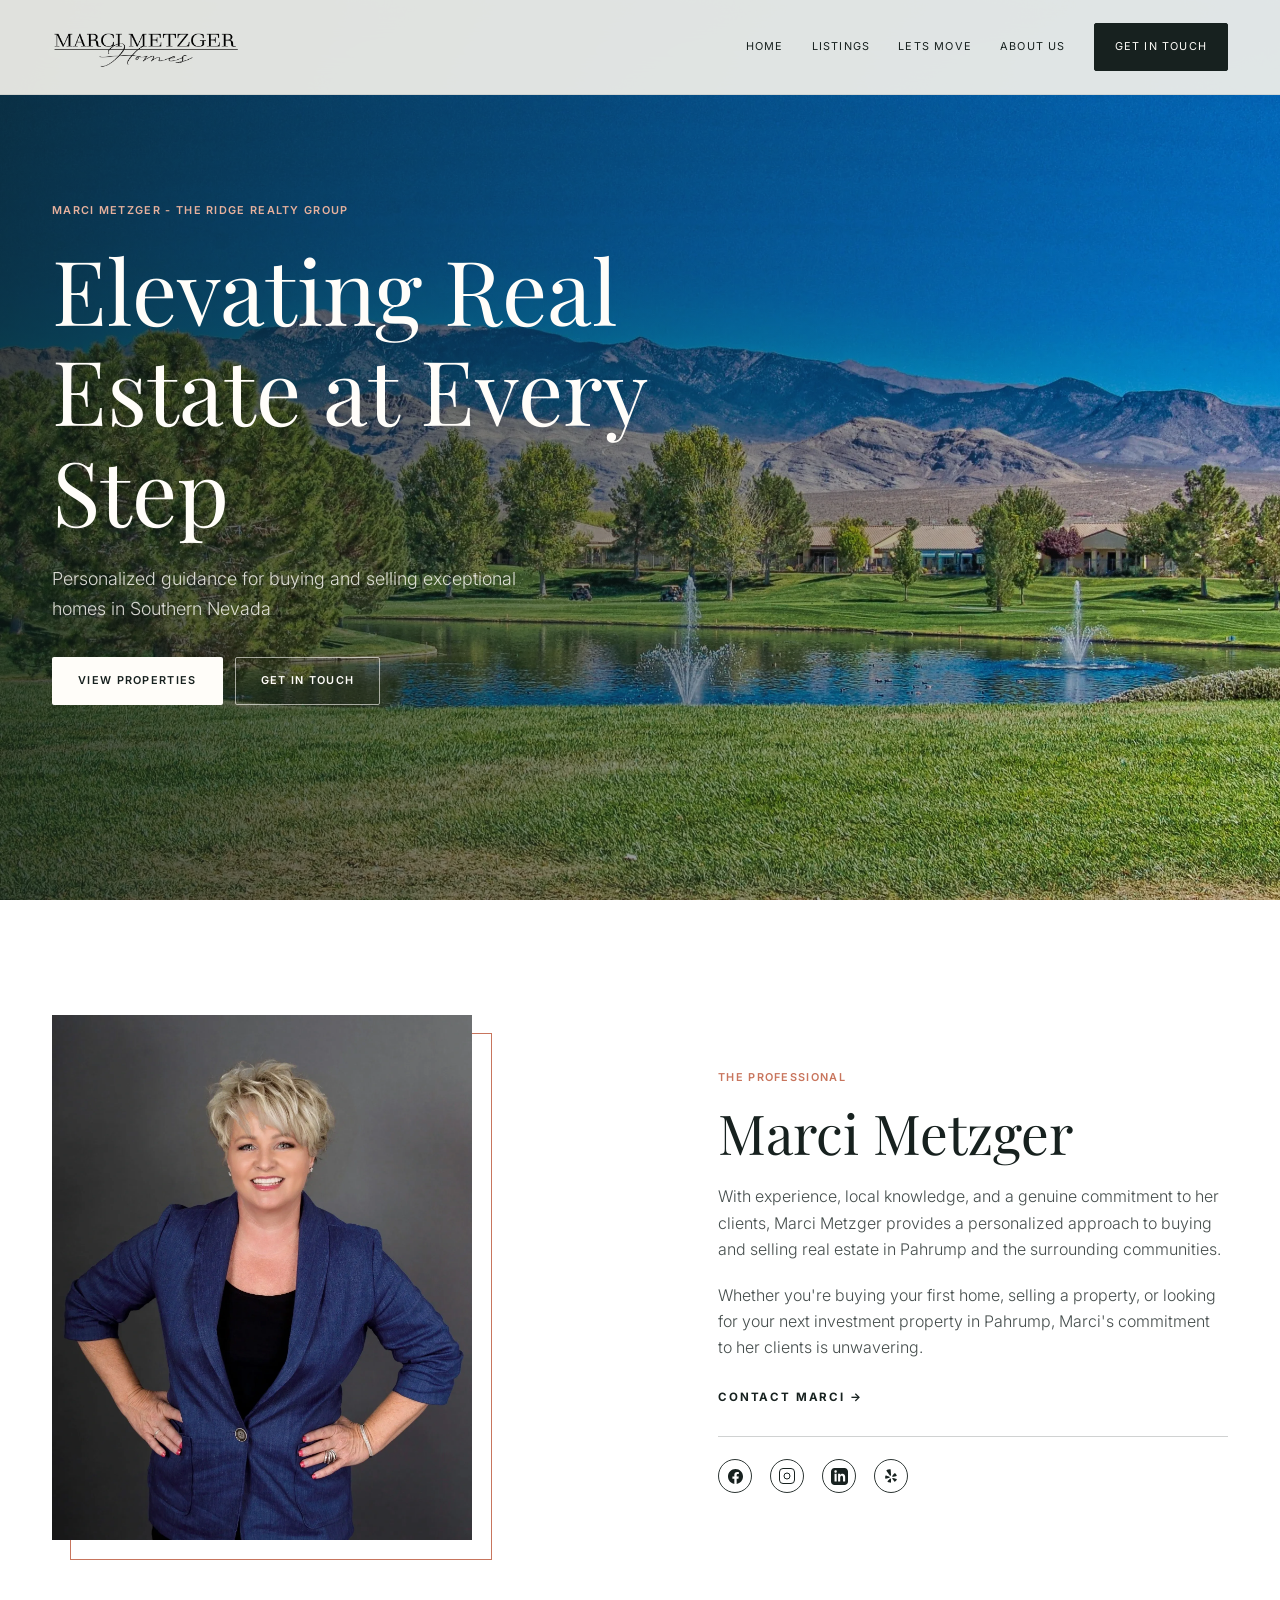
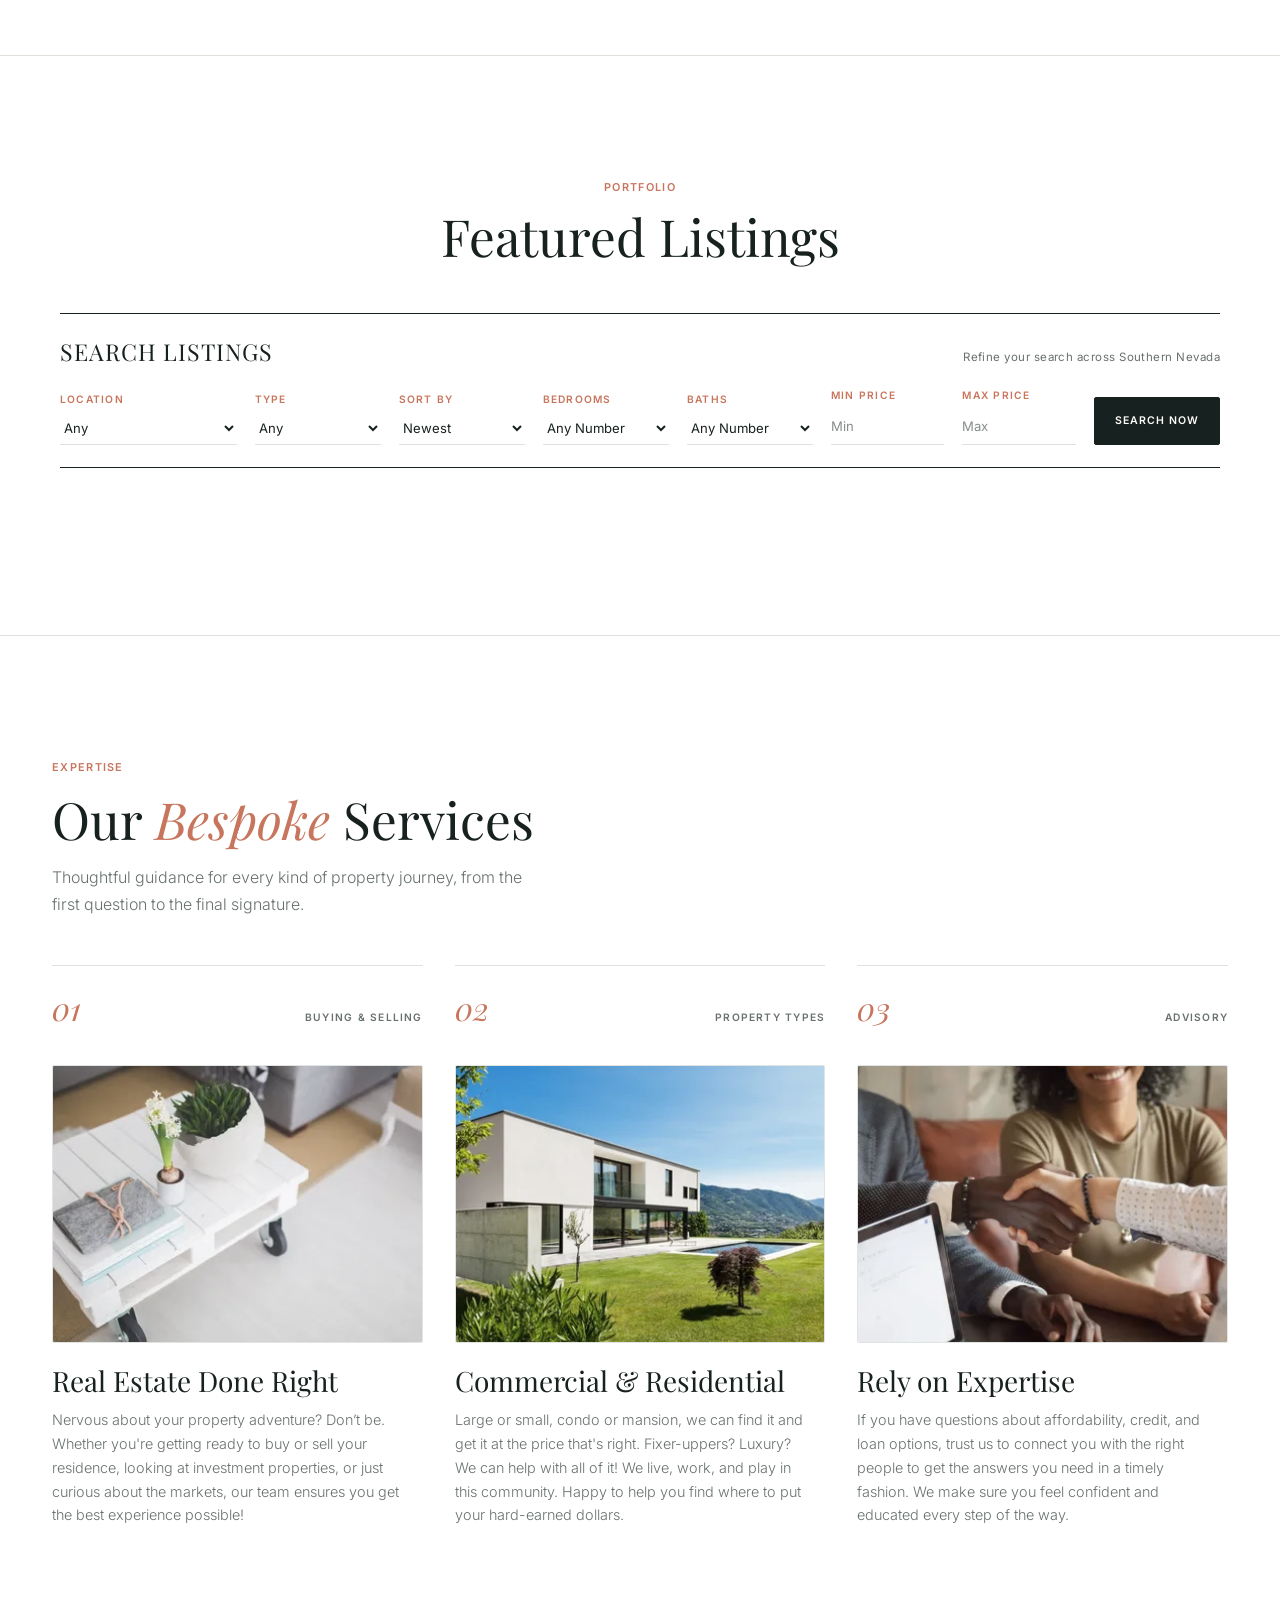
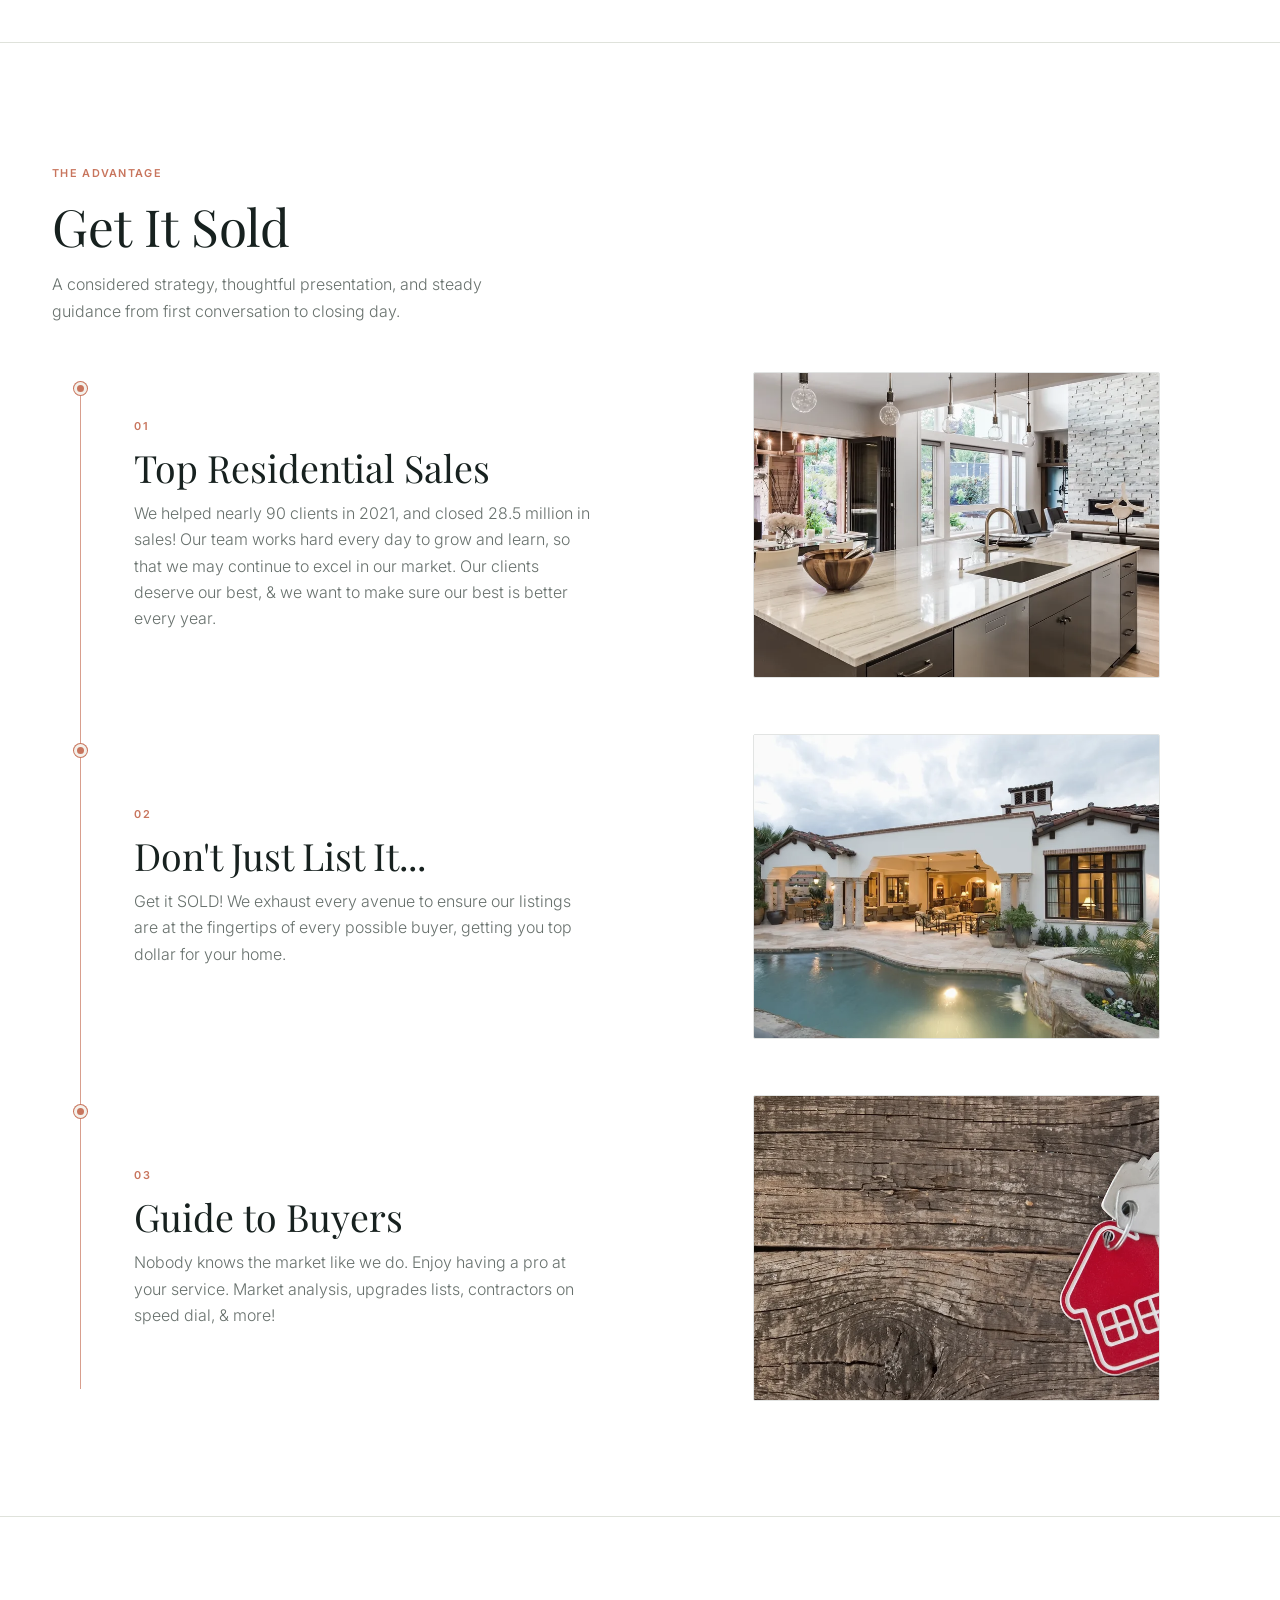
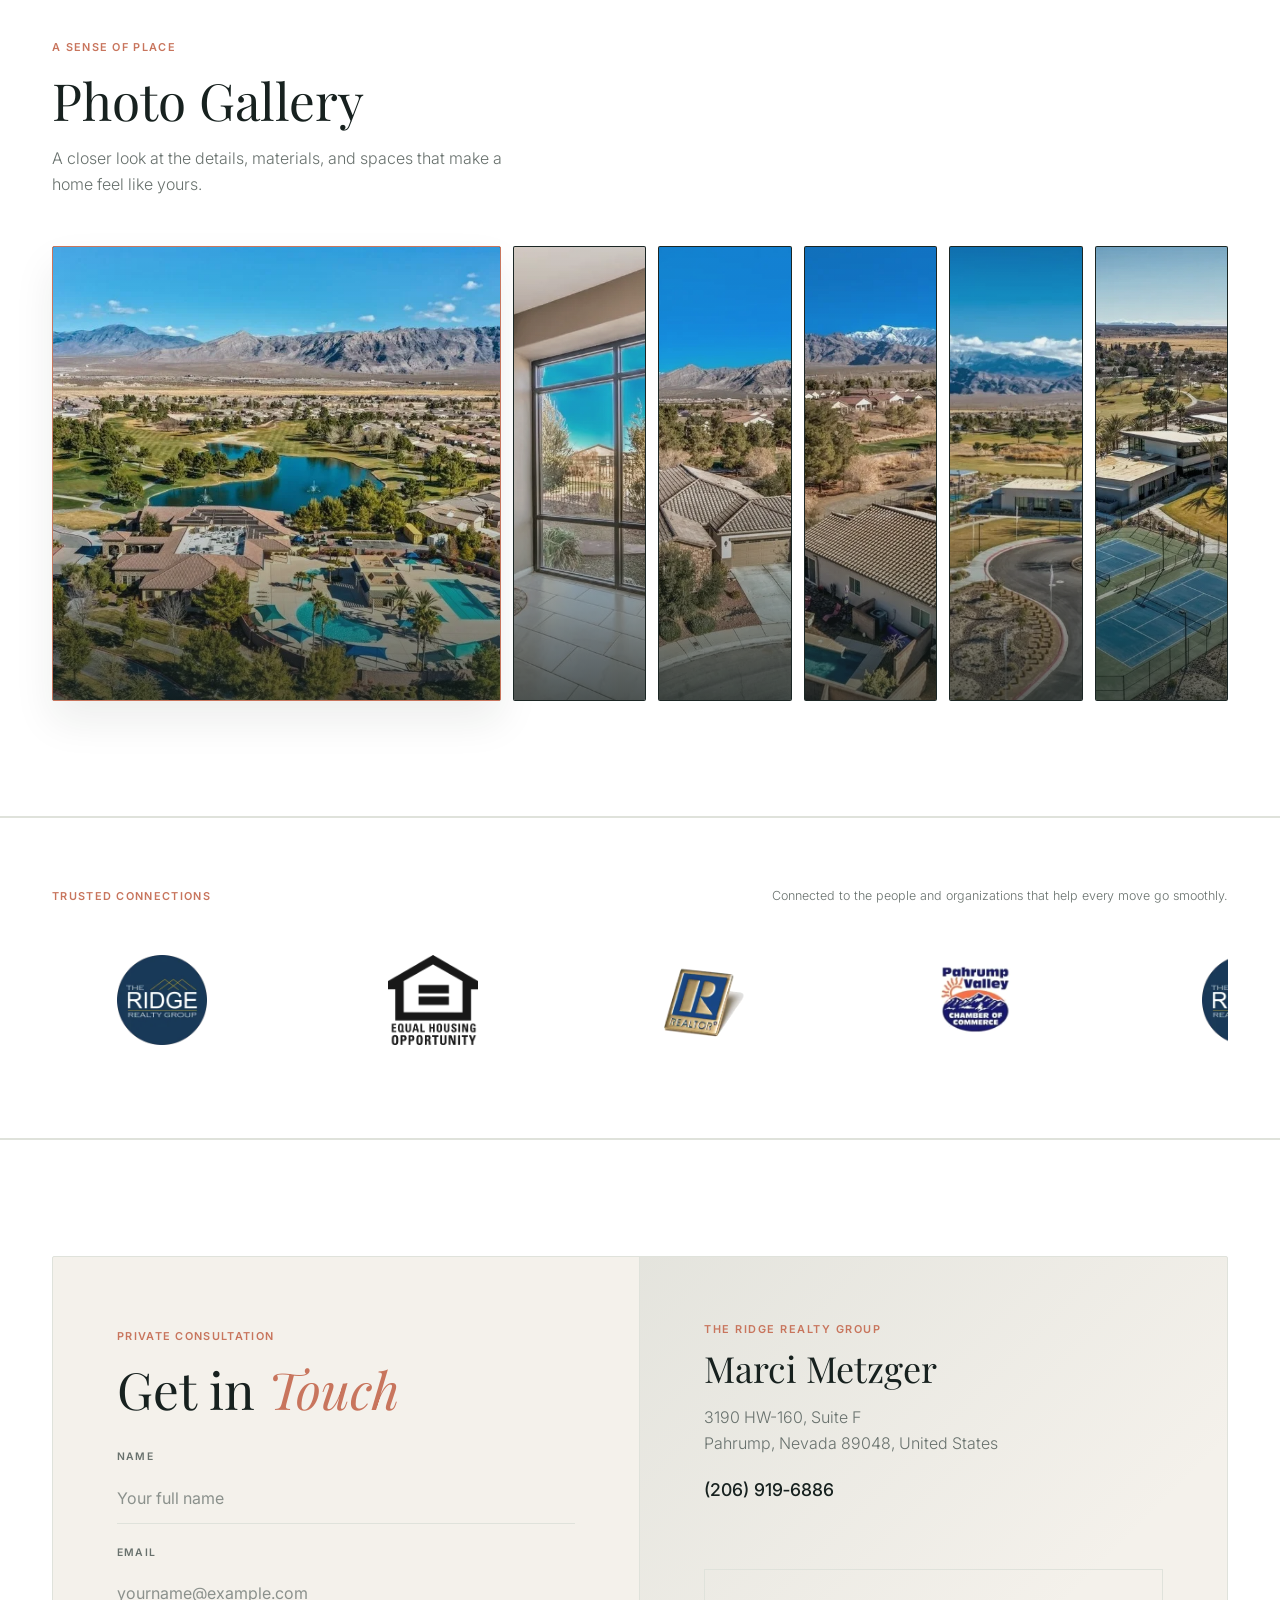
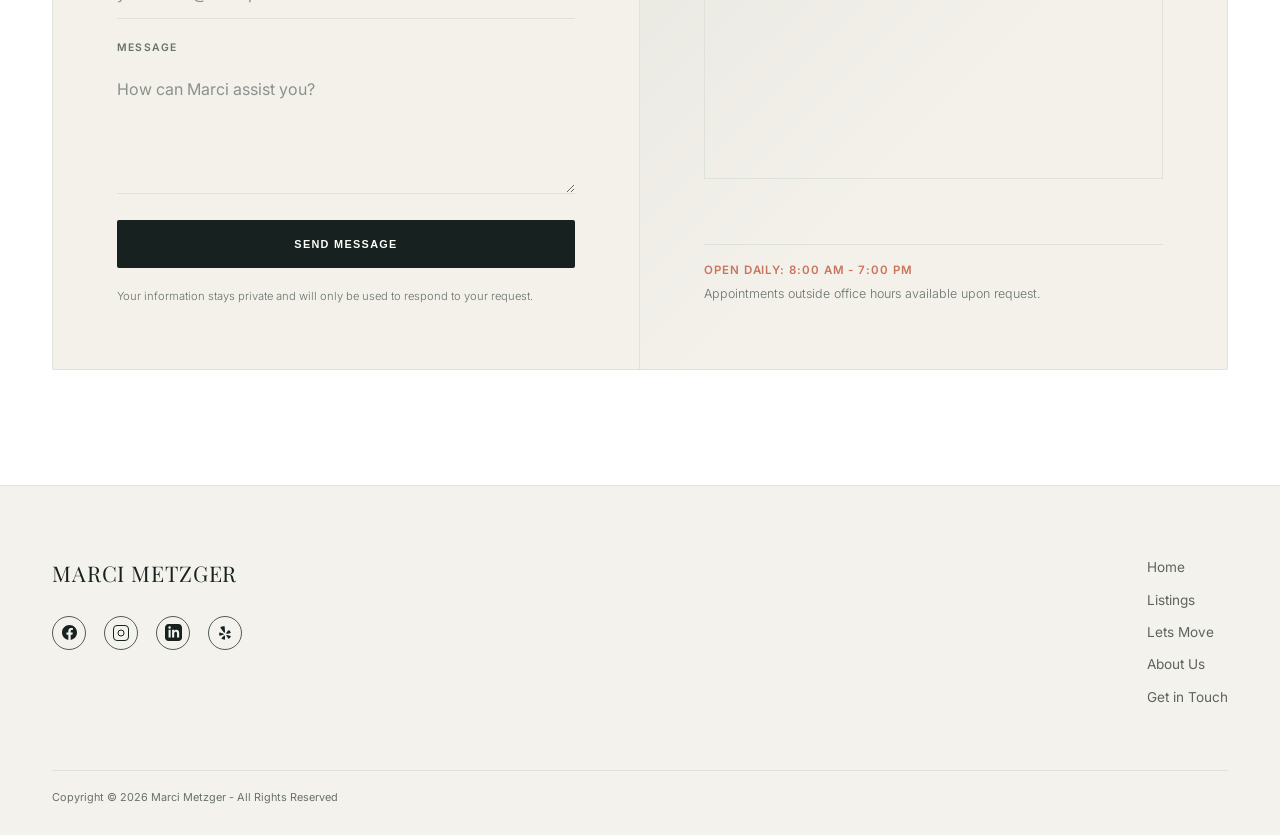
==== commit 6cd6296c: "modified our service and img" ====
--- a/Marci_Metziger.html
+++ b/Marci_Metziger.html
@@ -181,21 +181,21 @@
             <div class="services-grid">
                 <article class="service-item">
                     <div class="service-number">01 <span>Buying &amp; Selling</span></div>
-                    <div class="service-image"><img src="Asset/property-park-city.jpg" alt="Modern residential interior"></div>
+                    <div class="service-image"><img src="Asset/Our Service/1.webp" alt="Modern residential interior"></div>
                     <h3>Real Estate Done Right</h3>
-                    <p>Whether you are preparing to buy, sell, or explore an investment, we create a clear plan and a confident experience.</p>
+                    <p>Nervous about your property adventure? Don’t be. Whether you're getting ready to buy or sell your residence, looking at investment properties, or just curious about the markets, our team ensures you get the best experience possible!</p>
                 </article>
                 <article class="service-item">
                     <div class="service-number">02 <span>Property Types</span></div>
-                    <div class="service-image"><img src="Asset/property-deer-valley.jpg" alt="Distinctive modern residential property exterior"></div>
+                    <div class="service-image"><img src="Asset/Our Service/2.webp" alt="Distinctive modern residential property exterior"></div>
                     <h3>Commercial &amp; Residential</h3>
-                    <p>From a refined condo to a one-of-a-kind estate, local knowledge helps you find the right property at the right value.</p>
+                    <p>Large or small, condo or mansion, we can find it and get it at the price that's right. Fixer-uppers? Luxury? We can help with all of it! We live, work, and play in this community. Happy to help you find where to put your hard-earned dollars.</p>
                 </article>
                 <article class="service-item">
                     <div class="service-number">03 <span>Advisory</span></div>
-                    <div class="service-image"><img src="Asset/property-salt-lake.jpg" alt="Bright open-plan living room"></div>
+                    <div class="service-image"><img src="Asset/Our Service/3.webp" alt="Bright open-plan living room"></div>
                     <h3>Rely on Expertise</h3>
-                    <p>Get thoughtful answers about affordability, financing, and the market, with trusted connections when you need them.</p>
+                    <p>If you have questions about affordability, credit, and loan options, trust us to connect you with the right people to get the answers you need in a timely fashion. We make sure you feel confident and educated every step of the way.</p>
                 </article>
             </div>
         </div>
@@ -216,7 +216,7 @@
                     <div class="selling-copy">
                         <span class="selling-number">01</span>
                         <h3>Top Residential Sales</h3>
-                        <p>We helped nearly 90 clients in 2021, and closed 28.5 million in sales! Our team works hard everyday to grow and learn, so that we may continue to excel in our market. Our clients deserve our best, & we want to make sure our best is better every year.</p>
+                        <p>We helped nearly 90 clients in 2021, and closed 28.5 million in sales! Our team works hard every day to grow and learn, so that we may continue to excel in our market. Our clients deserve our best, & we want to make sure our best is better every year.</p>
                     </div>
                     <div class="selling-image-wrap">
                         <img class="selling-image" src="Asset/Guide Section/1.webp" alt="Bright modern residential interior">
@@ -377,7 +377,7 @@
                 </div>
             </div>
             <div class="copyright">
-                Copyright &copy; 2026 Marci METZGER - All Rights Reserved
+                Copyright &copy; 2026 Marci Metzger - All Rights Reserved
             </div>
         </div>
     </footer>
--- a/Style.css
+++ b/Style.css
@@ -21,7 +21,7 @@
 
 * { margin: 0; padding: 0; box-sizing: border-box; }
 html { scroll-behavior: smooth; }
-body { overflow-x: hidden; font-family: 'Inter', sans-serif; background: var(--canvas); color: var(--ink); line-height: 1.65; -webkit-font-smoothing: antialiased; }
+body { overflow-x: hidden; font-family: 'Inter', sans-serif; background: #ffffff; color: var(--ink); line-height: 1.65; -webkit-font-smoothing: antialiased; }
 h1, h2, h3 { font-family: 'Playfair Display', serif; font-weight: 400; line-height: 1.12; }
 h2 { font-size: clamp(2.2rem, 4vw, 3.8rem); }
 p { font-weight: 300; font-size: 1rem; color: var(--muted); }
@@ -115,7 +115,7 @@
 .social-link.yelp svg { width: 20px; height: 20px; }
 
 /* Selling Guide */
-.selling-guide { background: var(--canvas); }
+.selling-guide { background: #ffffff; border-top: 1px solid var(--line); border-bottom: 1px solid var(--line); }
 .selling-guide-heading { max-width: 570px; margin-bottom: var(--heading-gap); }
 .selling-guide-heading .uppercase { color: var(--terracotta); }
 .selling-guide-heading h2 { margin: 13px 0 16px; }
@@ -159,9 +159,7 @@
 .affiliations-heading .uppercase { color: var(--terracotta); }
 .affiliations-heading p { font-size: 0.78rem; text-align: right; }
 .marquee-wrapper { position: relative; overflow: hidden; padding: 24px 0; border-top: 1px solid transparent; border-bottom: 1px solid transparent; background: #ffffff; }
-.marquee-wrapper::before, .marquee-wrapper::after { content: ''; position: absolute; top: 0; z-index: 2; width: 96px; height: 100%; pointer-events: none; }
-.marquee-wrapper::before { left: 0; background: linear-gradient(to right, rgba(255, 255, 255, 1), rgba(255, 255, 255, 0)); }
-.marquee-wrapper::after { right: 0; background: linear-gradient(to left, rgba(255, 255, 255, 1), rgba(255, 255, 255, 0)); }
+.marquee-wrapper::before, .marquee-wrapper::after { display: none; }
 .marquee-track { display: flex; width: max-content; gap: clamp(24px, 4vw, 52px); align-items: center; animation: affiliations-scroll 24s linear infinite; }
 .marquee-wrapper:hover .marquee-track { animation-play-state: paused; }
 .logo-item { display: flex; flex-shrink: 0; align-items: center; justify-content: center; width: clamp(150px, 18vw, 220px); height: 90px; transition: transform var(--transition), opacity var(--transition); background: #ffffff; }
@@ -171,7 +169,7 @@
 @keyframes affiliations-scroll { from { transform: translateX(0); } to { transform: translateX(-50%); } }
 
 /* Property Gallery */
-.property-gallery { background: var(--canvas); }
+.property-gallery { background: #ffffff; border-bottom: 1px solid var(--line); }
 .gallery-heading { max-width: 570px; margin-bottom: var(--heading-gap); }
 .gallery-heading .uppercase { color: var(--terracotta); }
 .gallery-heading h2 { margin: 13px 0 16px; }
@@ -307,7 +305,7 @@
 body.gallery-modal-open { overflow: hidden; }
 
 /* Properties */
-.properties-section { background: var(--paper); }
+.properties-section { background: #ffffff; border-top: 1px solid var(--line); }
 .section-heading { text-align: center; margin-bottom: var(--heading-gap); }
 .section-heading .uppercase { color: var(--terracotta); }
 .section-heading h2 { margin-top: 10px; }
@@ -336,24 +334,25 @@
 .property-location { color: var(--terracotta); }
 
 /* Services */
-.services { background: var(--sage-soft); }
+.services { background: #ffffff; border-top: 1px solid var(--line); }
 .services-heading { max-width: 620px; margin-bottom: var(--heading-gap); }
 .services-heading .uppercase { color: var(--terracotta); }
 .services-heading h2 { margin: 13px 0 16px; }
 .services-heading h2 em { color: var(--terracotta); font-style: italic; }
 .services-heading p { max-width: 500px; }
-.services-grid { display: grid; grid-template-columns: repeat(3, minmax(0, 1fr)); gap: 28px; }
-.service-item { min-width: 0; }
-.service-number { display: flex; justify-content: space-between; align-items: baseline; padding-bottom: 10px; border-bottom: 1px solid rgba(23, 33, 31, 0.25); color: var(--terracotta); font-family: 'Playfair Display', serif; font-size: 2rem; font-style: italic; }
+.services-grid { display: grid; grid-template-columns: repeat(3, minmax(0, 1fr)); gap: 32px; }
+.service-item { min-width: 0; padding-top: 16px; border-top: 1px solid var(--line); }
+.service-number { display: flex; justify-content: space-between; align-items: baseline; padding-bottom: 10px; color: var(--terracotta); font-family: 'Playfair Display', serif; font-size: 2rem; font-style: italic; }
 .service-number span { color: var(--muted); font-family: 'Inter', sans-serif; font-size: 0.64rem; font-style: normal; font-weight: 600; letter-spacing: 0.12em; text-transform: uppercase; }
-.service-image { aspect-ratio: 4 / 3; margin: 20px 0 22px; overflow: hidden; border: 1px solid rgba(23, 33, 31, 0.14); border-radius: var(--radius); }
+.service-image { aspect-ratio: 4 / 3; margin: 20px 0 22px; overflow: hidden; border: 1px solid rgba(23, 33, 31, 0.12); border-radius: var(--radius); background: #ffffff; transition: border-color 0.35s ease, box-shadow 0.35s ease, transform 0.35s ease; }
 .service-image img { display: block; width: 100%; height: 100%; object-fit: cover; filter: saturate(0.82); transition: transform 500ms ease, filter 500ms ease; }
+.service-item:hover .service-image { border-color: var(--terracotta); box-shadow: 0 16px 30px rgba(23, 33, 31, 0.08); }
 .service-item:hover .service-image img { transform: scale(1.05); filter: saturate(1); }
 .service-item h3 { font-size: 1.75rem; margin-bottom: 12px; }
 .service-item p { max-width: 360px; font-size: 0.9rem; }
 
 /* Contact */
-.contact-section { background: var(--paper); }
+.contact-section { background: #ffffff; border-top: 1px solid var(--line); }
 .contact-wrapper { display: grid; grid-template-columns: minmax(0, 1fr) minmax(0, 1fr); border: 1px solid var(--line); border-radius: var(--radius); background: var(--canvas); overflow: hidden; }
 .contact-form-panel, .contact-info { padding: clamp(34px, 5vw, 64px); }
 .contact-form-panel { border-right: 1px solid var(--line); }
